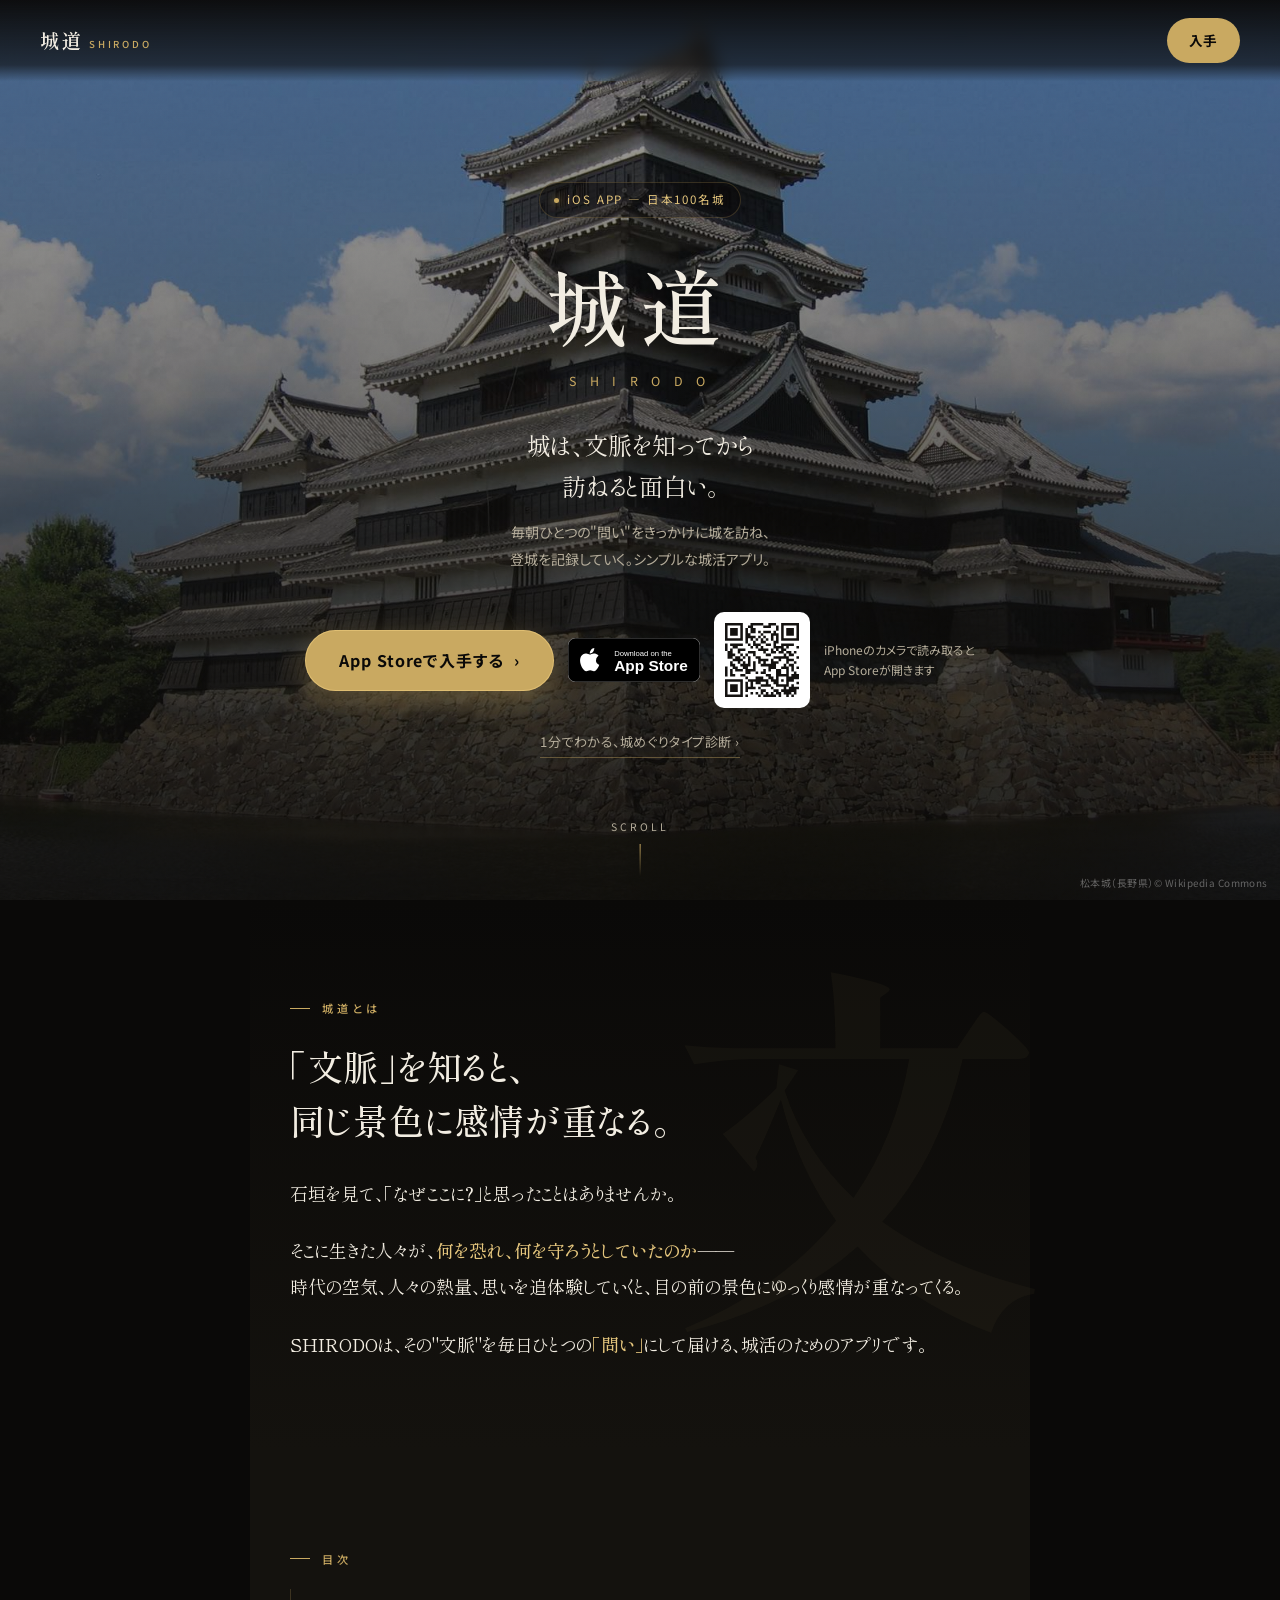
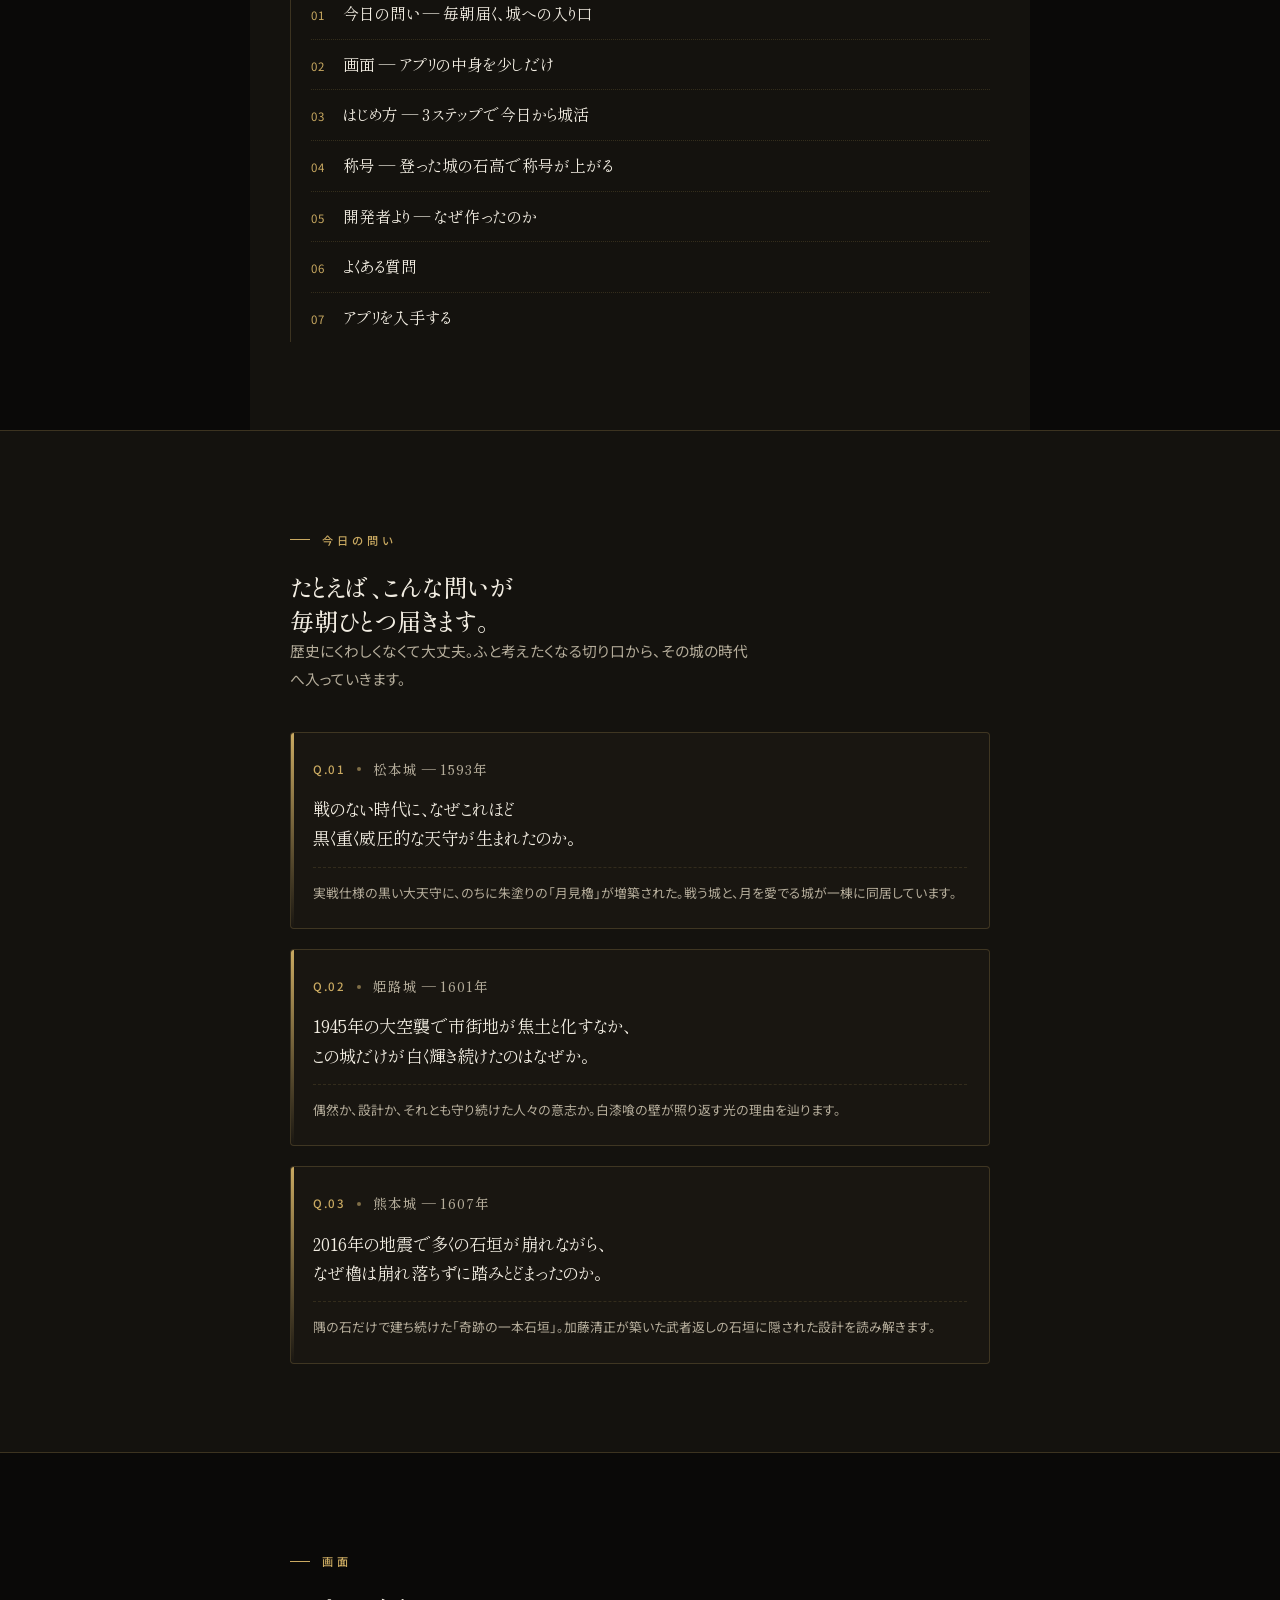
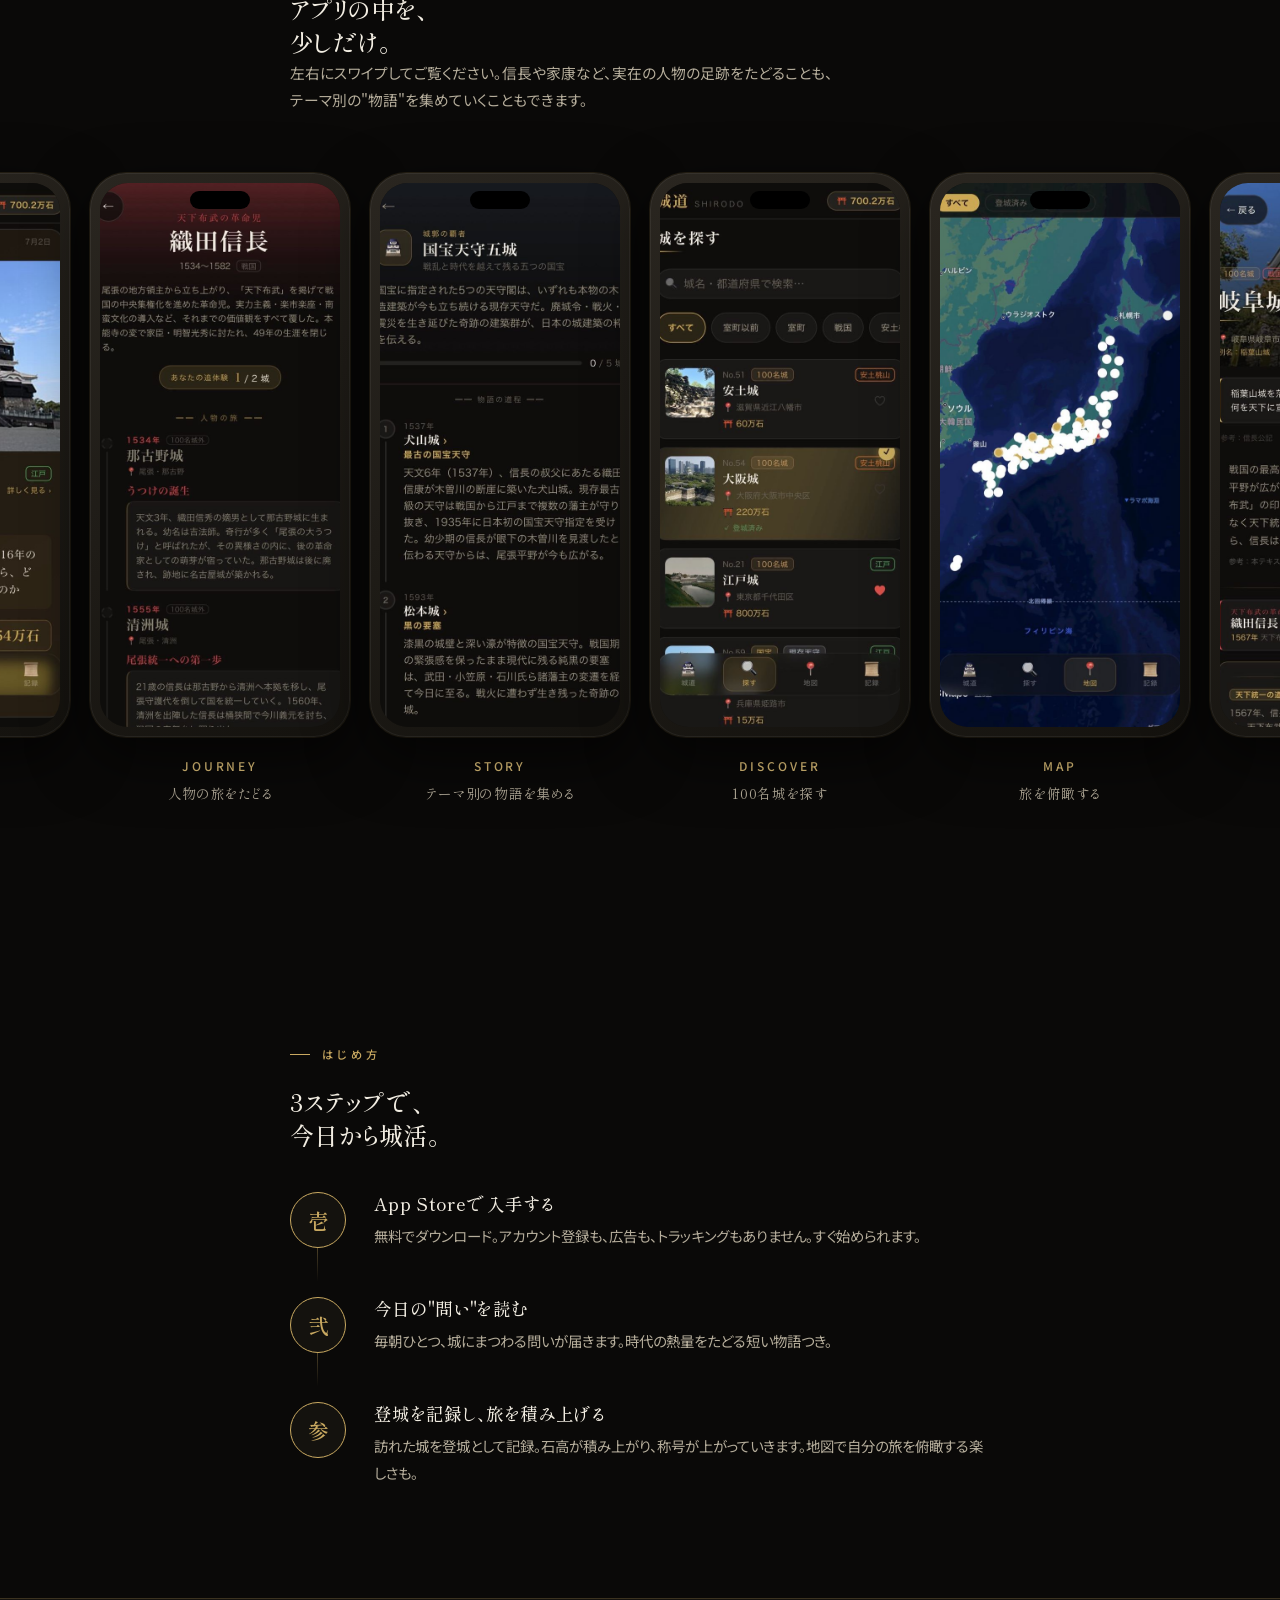
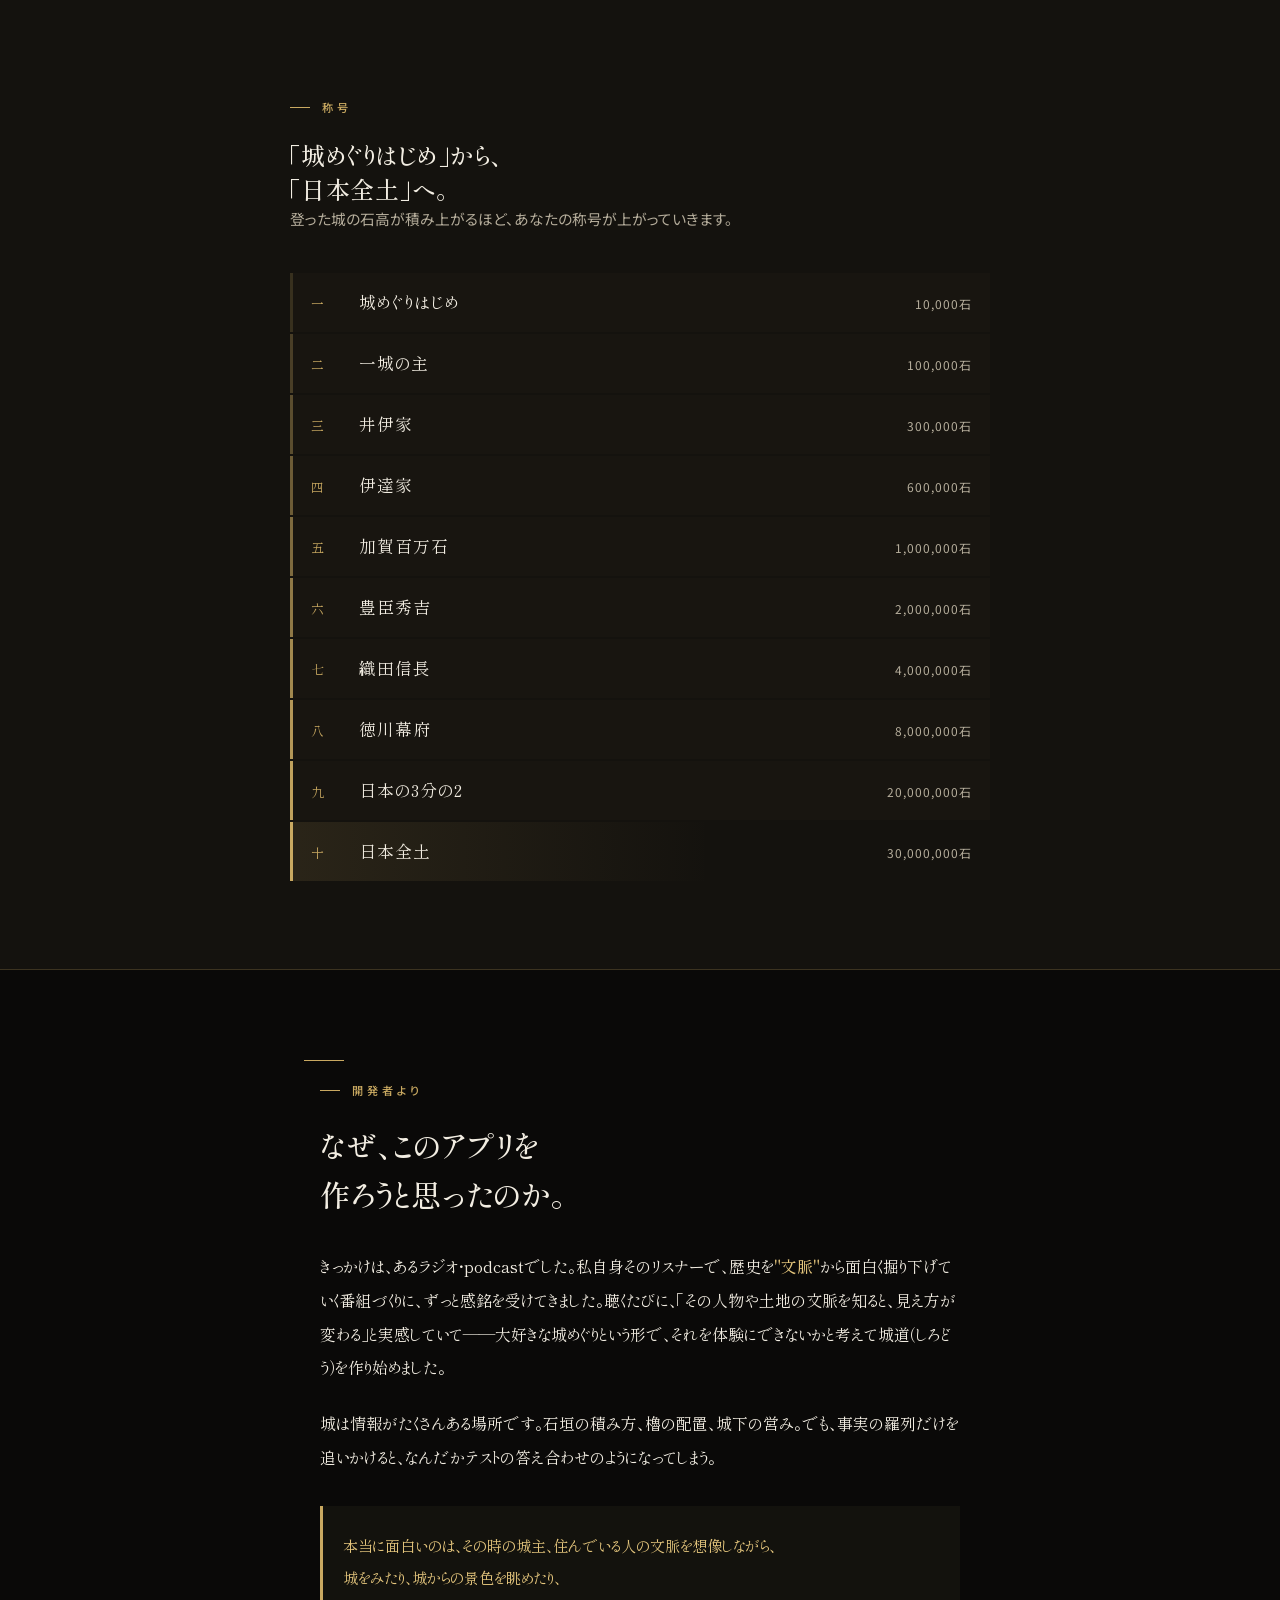
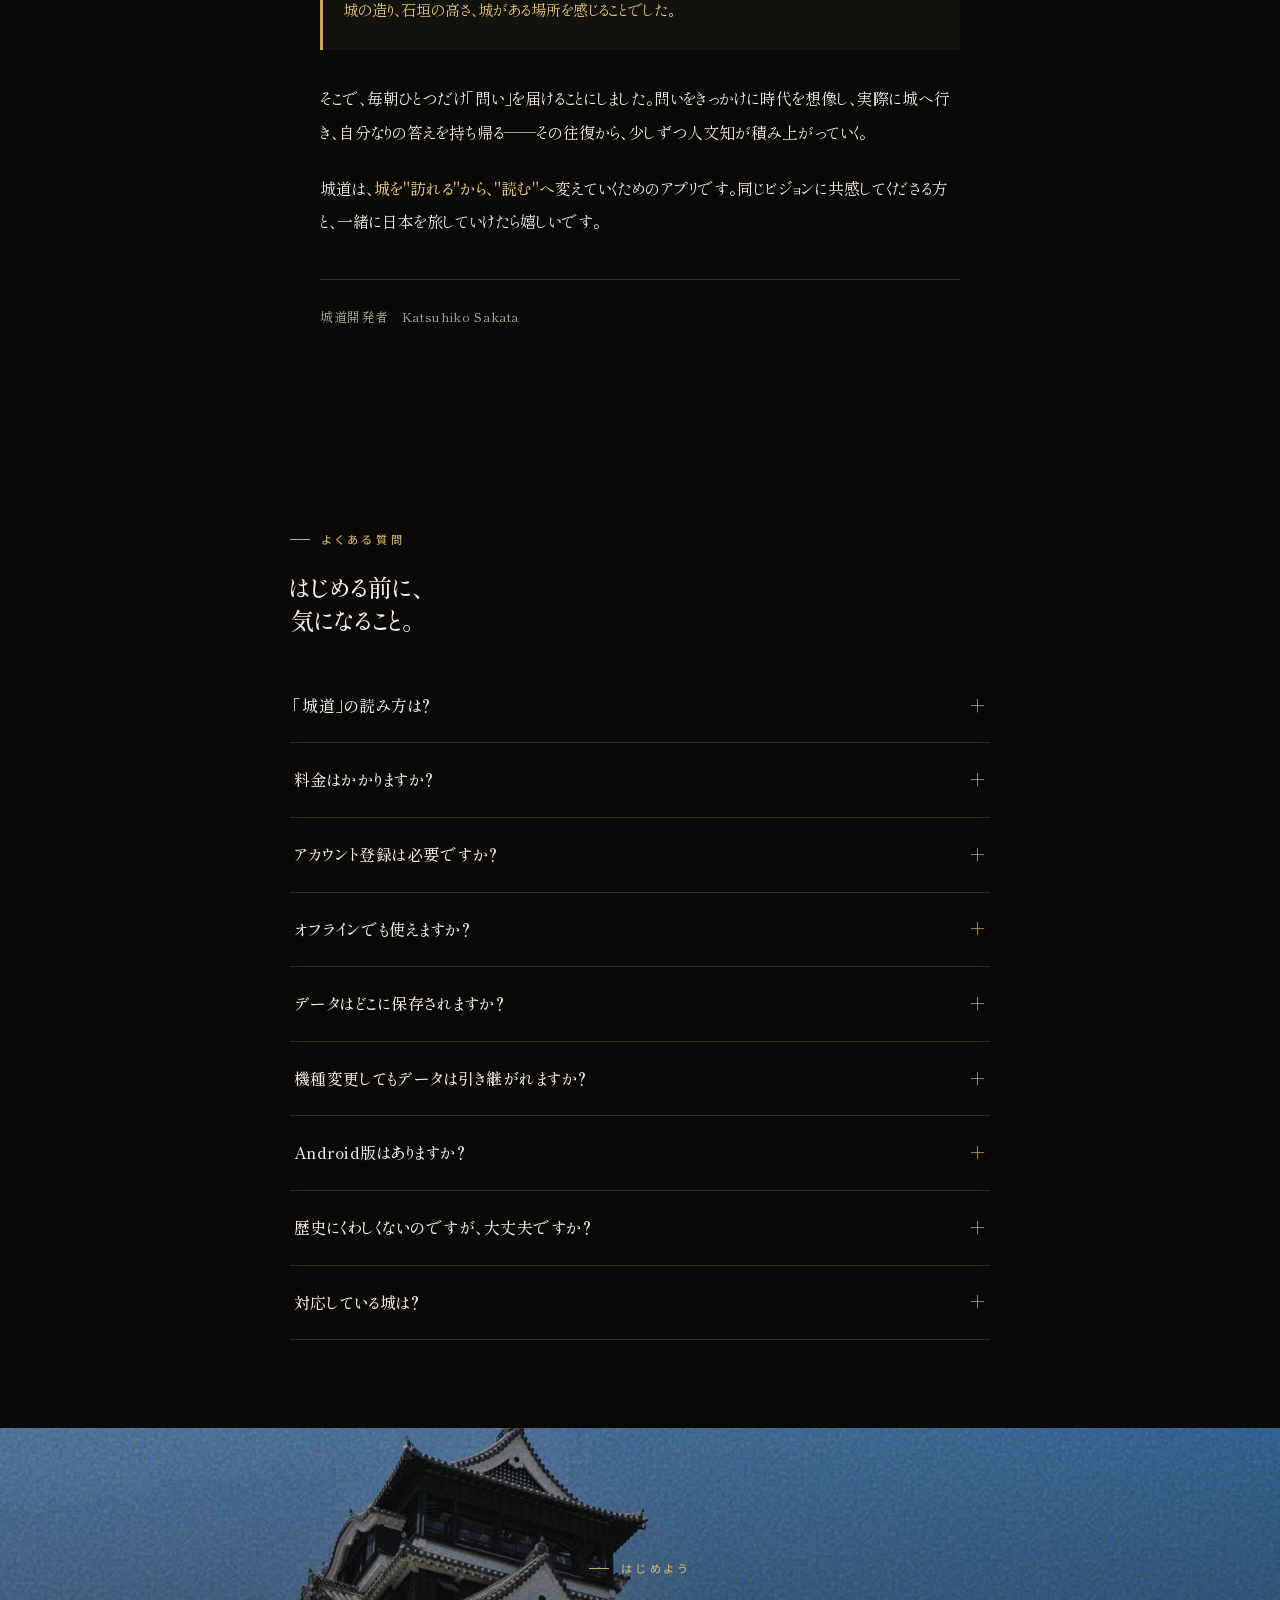
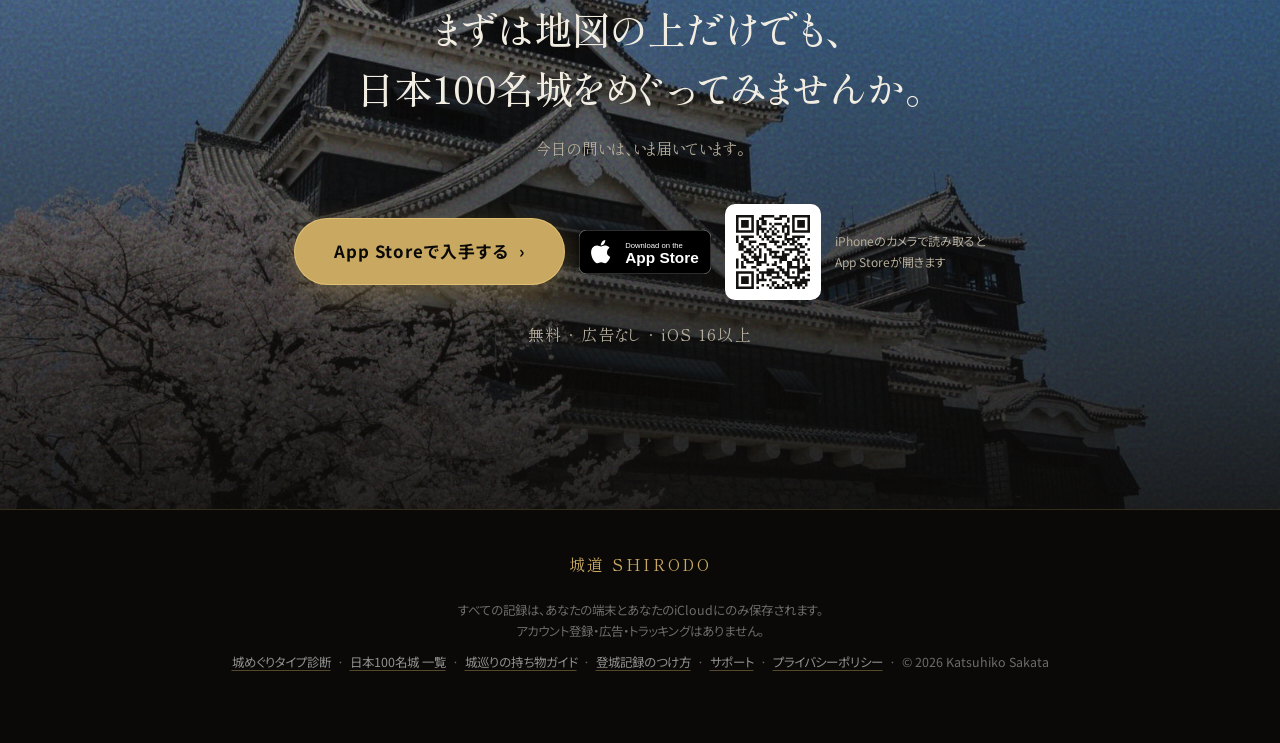
==== index.html @ 86151b2d "fix(fonts): Shippori Mincho に600ウェイトを追加し、ナビブランドの繰り上がりを解消 .nav-brand とQR番号サークルが font-weight: 600 を指定し" ====
<!DOCTYPE html>
<html lang="ja">
<head>
<meta charset="UTF-8">
<meta name="viewport" content="width=device-width, initial-scale=1.0, viewport-fit=cover">
<title>城道（しろどう / SHIRODO）— 城めぐり記録アプリ｜文脈で城をめぐる</title>
<meta name="description" content="城は、文脈を知ってから訪ねると面白い。毎朝ひとつの「問い」をきっかけに城を訪ね、登城を記録していく城めぐり記録アプリ。城道（しろどう／SHIRODO）で、日本100名城をめぐる。">
<meta name="robots" content="index, follow">
<meta name="apple-itunes-app" content="app-id=6781983836">
<link rel="canonical" href="https://shirodo.com/">
<meta property="og:title" content="城道（SHIRODO）— 文脈で城をめぐる城めぐり記録アプリ">
<meta property="og:description" content="城は、文脈を知ってから訪ねると面白い。毎朝ひとつの「問い」をきっかけに城を訪ね、登城を記録していく城めぐり記録アプリ。">
<meta property="og:image" content="https://shirodo.com/assets/matsumoto-castle.jpg">
<meta property="og:image:width" content="1600">
<meta property="og:image:height" content="1200">
<meta property="og:image:alt" content="松本城の天守">
<meta property="og:url" content="https://shirodo.com/">
<meta property="og:type" content="website">
<meta property="og:site_name" content="城道（SHIRODO）">
<meta property="og:locale" content="ja_JP">
<meta name="twitter:card" content="summary_large_image">
<meta name="twitter:title" content="城道（SHIRODO）— 文脈で城をめぐる城めぐり記録アプリ">
<meta name="twitter:description" content="城は、文脈を知ってから訪ねると面白い。毎朝ひとつの「問い」をきっかけに城を訪ね、登城を記録していく城めぐり記録アプリ。">
<meta name="twitter:image" content="https://shirodo.com/assets/matsumoto-castle.jpg">
<link rel="icon" href="data:image/svg+xml,<svg xmlns=%22http://www.w3.org/2000/svg%22 viewBox=%220 0 100 100%22><text y=%22.9em%22 font-size=%2290%22>🏯</text></svg>">
<script type="application/ld+json">
{
  "@context": "https://schema.org",
  "@type": "MobileApplication",
  "name": "城道（SHIRODO）",
  "alternateName": ["SHIRODO", "シロドウ", "しろどう", "城道アプリ", "shirodo"],
  "url": "https://shirodo.com/",
  "operatingSystem": "iOS 16以降",
  "applicationCategory": "TravelApplication",
  "inLanguage": "ja-JP",
  "description": "城は、文脈を知ってから訪ねると面白い。毎朝ひとつの「問い」をきっかけに城を訪ね、登城を記録していく城めぐり記録アプリ。日本100名城をめぐる。",
  "image": "https://shirodo.com/assets/matsumoto-castle.jpg",
  "screenshot": [
    "https://shirodo.com/assets/screen-today.jpg",
    "https://shirodo.com/assets/screen-nobunaga.jpg",
    "https://shirodo.com/assets/screen-storyline.jpg",
    "https://shirodo.com/assets/screen-search.jpg",
    "https://shirodo.com/assets/screen-map.jpg",
    "https://shirodo.com/assets/screen-detail.jpg"
  ],
  "featureList": [
    "毎朝ひとつの「問い」で城の文脈を学ぶ",
    "日本100名城の登城記録",
    "織田信長・徳川家康など人物の足跡をたどる旅",
    "テーマ別の「物語録」を集める",
    "地図で自分の旅を俯瞰",
    "石高に応じた称号システム",
    "広告なし・トラッキングなし・アカウント登録不要"
  ],
  "author": {
    "@id": "https://shirodo.com/#author"
  },
  "downloadUrl": "https://apps.apple.com/app/id6781983836",
  "installUrl": "https://apps.apple.com/app/id6781983836",
  "sameAs": [
    "https://apps.apple.com/jp/app/id6781983836",
    "https://github.com/katsuhikosakata29-max/shirodo-lp"
  ],
  "offers": {
    "@type": "Offer",
    "price": "0",
    "priceCurrency": "JPY"
  }
}
</script>
<script type="application/ld+json">
{
  "@context": "https://schema.org",
  "@type": "FAQPage",
  "inLanguage": "ja-JP",
  "mainEntity": [
    {
      "@type": "Question",
      "name": "「城道」の読み方は？",
      "acceptedAnswer": {
        "@type": "Answer",
        "text": "アプリ名の「城道」は「しろどう」と読みます。英語表記はSHIRODOです。一般的な言葉としての「城道」は「じょうどう」（城へ通じる道や城内の通路）と読まれることもありますが、日本100名城の登城記録アプリの名前としては「しろどう（SHIRODO）」と読みます。"
      }
    },
    {
      "@type": "Question",
      "name": "料金はかかりますか？",
      "acceptedAnswer": {
        "@type": "Answer",
        "text": "城道（SHIRODO）は無料でお使いいただけます。アプリ内広告もありません。"
      }
    },
    {
      "@type": "Question",
      "name": "アカウント登録は必要ですか？",
      "acceptedAnswer": {
        "@type": "Answer",
        "text": "アカウント登録は不要です。城道（SHIRODO）はダウンロード後すぐに使い始められ、個人情報の入力もありません。"
      }
    },
    {
      "@type": "Question",
      "name": "オフラインでも使えますか？",
      "acceptedAnswer": {
        "@type": "Answer",
        "text": "城道（SHIRODO）は「今日の問い」の取得時に通信が必要ですが、一度読み込んだ内容や登城記録は、電波の届かない城でもオフラインで確認できます。"
      }
    },
    {
      "@type": "Question",
      "name": "データはどこに保存されますか？",
      "acceptedAnswer": {
        "@type": "Answer",
        "text": "城道（SHIRODO）の登城記録・メモの中身は、あなたの端末とあなたのiCloudにのみ保存され、開発者のサーバーには送信されません。アプリ改善のため、個人を特定しない利用状況・不具合情報のみ送信します（メモの本文など記録の中身は含まれません）。広告目的のトラッキングは行いません。"
      }
    },
    {
      "@type": "Question",
      "name": "機種変更してもデータは引き継がれますか？",
      "acceptedAnswer": {
        "@type": "Answer",
        "text": "はい、引き継がれます。城道（SHIRODO）の登城記録・メモはあなたのiCloudに自動で保存されるため、同じApple Accountの新しいiPhoneにアプリを入れるだけで引き継がれます。特別な移行作業は不要です。"
      }
    },
    {
      "@type": "Question",
      "name": "Android版はありますか？",
      "acceptedAnswer": {
        "@type": "Answer",
        "text": "城道（SHIRODO）は現在iOSのみでの提供です。Android版の予定は現時点ではありませんが、ご要望が多ければ検討します。"
      }
    },
    {
      "@type": "Question",
      "name": "歴史にくわしくないのですが、大丈夫ですか？",
      "acceptedAnswer": {
        "@type": "Answer",
        "text": "はい、大丈夫です。城道（SHIRODO）は「なぜ？」から入る問いなので、教科書的な歴史知識は必要ありません。むしろ詳しくない方にこそ楽しんでいただけるアプリです。ふと考えたくなる切り口から城の世界へ入っていきます。"
      }
    },
    {
      "@type": "Question",
      "name": "対応している城は？",
      "acceptedAnswer": {
        "@type": "Answer",
        "text": "城道（SHIRODO）は、日本100名城（公益財団法人日本城郭協会選定）の全100城を収録しています。続日本100名城への対応は、順次検討中です。"
      }
    }
  ]
}
</script>
<script type="application/ld+json">
{
  "@context": "https://schema.org",
  "@type": "WebSite",
  "name": "城道（SHIRODO）",
  "alternateName": ["SHIRODO", "シロドウ", "しろどう", "城道アプリ", "shirodo"],
  "url": "https://shirodo.com/",
  "inLanguage": "ja-JP",
  "sameAs": [
    "https://apps.apple.com/jp/app/id6781983836",
    "https://github.com/katsuhikosakata29-max/shirodo-lp"
  ],
  "publisher": {
    "@id": "https://shirodo.com/#author"
  }
}
</script>
<script type="application/ld+json">
{
  "@context": "https://schema.org",
  "@type": "Person",
  "@id": "https://shirodo.com/#author",
  "name": "Katsuhiko Sakata",
  "url": "https://shirodo.com/",
  "jobTitle": "城道（SHIRODO）開発者",
  "description": "日本100名城の登城記録アプリ「城道（SHIRODO）」の開発者。自身も城をめぐりながら、城を「文脈から読む」体験を設計している。",
  "knowsAbout": ["日本100名城", "城郭", "城めぐり", "iOSアプリ開発"],
  "sameAs": [
    "https://github.com/katsuhikosakata29-max",
    "https://apps.apple.com/jp/app/id6781983836"
  ]
}
</script>

<link rel="preload" as="image" href="assets/matsumoto-castle.jpg" fetchpriority="high">
<link rel="preconnect" href="https://fonts.googleapis.com">
<link rel="preconnect" href="https://fonts.gstatic.com" crossorigin>
<link rel="stylesheet" href="https://fonts.googleapis.com/css2?family=Noto+Serif+JP:wght@400;500;600;700&family=Noto+Sans+JP:wght@400;500;700&family=Shippori+Mincho:wght@500;600;700&display=swap">

<style>
  /* =========================================================
     城道 A案：静謐な巻物
     - モバイルファースト（375px基準）
     - タイポグラフィ2種類のみ：Shippori Mincho（見出し）＋ Noto Sans JP（本文）
     - 黒×金の武家的世界観を維持しつつ、朱の差し色を追加
     ========================================================= */
  :root {
    --gold: #c9a961;
    --gold-bright: #e5c67d;
    --vermilion: #a33a2a;
    --sumi: #0a0908;
    --sumi-2: #14120e;
    --sumi-3: #1e1a14;
    --washi: #f2ede2;
    --washi-dim: #b5ad9b;
    --line: rgba(201, 169, 97, 0.22);

    --f-serif: "Shippori Mincho", "Noto Serif JP", "Hiragino Mincho ProN", "Yu Mincho", serif;
    --f-sans: "Noto Sans JP", -apple-system, BlinkMacSystemFont, "Hiragino Sans", "Yu Gothic", sans-serif;
  }
  * { box-sizing: border-box; margin: 0; padding: 0; }
  .visually-hidden {
    position: absolute;
    width: 1px; height: 1px;
    padding: 0; margin: -1px;
    overflow: hidden; clip: rect(0, 0, 0, 0);
    white-space: nowrap; border: 0;
  }
  html { scroll-behavior: smooth; -webkit-text-size-adjust: 100%; }
  body {
    background: var(--sumi);
    color: var(--washi);
    font-family: var(--f-sans);
    font-weight: 400;
    line-height: 1.85;
    font-feature-settings: "palt";
    -webkit-font-smoothing: antialiased;
    overflow-x: hidden;
  }
  h1, h2, h3, h4 { font-family: var(--f-serif); font-weight: 500; line-height: 1.4; letter-spacing: 0.02em; }
  a { color: var(--gold-bright); text-decoration: none; }
  img { max-width: 100%; display: block; }

  /* ======= ナビゲーション（追従） ======= */
  .nav {
    position: fixed; top: 0; left: 0; right: 0; z-index: 50;
    padding: 14px 20px;
    background: linear-gradient(to bottom, rgba(10,9,8,0.95), rgba(10,9,8,0.6) 80%, transparent);
    backdrop-filter: blur(8px);
    -webkit-backdrop-filter: blur(8px);
    display: flex; align-items: center; justify-content: space-between;
    transition: background 0.3s;
  }
  .nav-brand {
    font-family: var(--f-serif);
    font-size: 1.05rem;
    letter-spacing: 0.14em;
    color: var(--washi);
    font-weight: 600;
  }
  .nav-brand small {
    font-size: 0.6rem;
    color: var(--gold);
    letter-spacing: 0.28em;
    margin-left: 6px;
    font-family: var(--f-sans);
    font-weight: 500;
  }
  .nav-cta {
    padding: 8px 18px;
    font-size: 0.8rem;
    font-weight: 700;
    background: var(--gold);
    color: var(--sumi);
    border-radius: 999px;
    letter-spacing: 0.05em;
  }

  /* ======= ヒーロー ======= */
  .hero {
    position: relative;
    min-height: 100vh;
    min-height: 100svh;
    display: flex;
    flex-direction: column;
    align-items: center;
    justify-content: center;
    text-align: center;
    padding: 100px 24px 120px;
    overflow: hidden;
    isolation: isolate;
  }
  .hero::before {
    content: "";
    position: absolute; inset: 0; z-index: -2;
    background:
      linear-gradient(180deg, rgba(10,9,8,0.35) 0%, rgba(10,9,8,0.55) 40%, rgba(10,9,8,0.92) 100%),
      url('assets/matsumoto-castle.jpg') center 30%/cover no-repeat;
  }
  /* ノイズテクスチャ */
  .hero::after {
    content: "";
    position: absolute; inset: 0; z-index: -1;
    background-image: url("data:image/svg+xml,%3Csvg viewBox='0 0 200 200' xmlns='http://www.w3.org/2000/svg'%3E%3Cfilter id='n'%3E%3CfeTurbulence type='fractalNoise' baseFrequency='0.9' numOctaves='2'/%3E%3CfeColorMatrix values='0 0 0 0 0.85 0 0 0 0 0.7 0 0 0 0 0.4 0 0 0 0.06 0'/%3E%3C/filter%3E%3Crect width='100%25' height='100%25' filter='url(%23n)'/%3E%3C/svg%3E");
    opacity: 0.5; mix-blend-mode: overlay; pointer-events: none;
  }
  .hero-badge {
    display: inline-flex; align-items: center; gap: 8px;
    padding: 6px 14px;
    border: 1px solid var(--line);
    border-radius: 999px;
    font-size: 0.72rem;
    color: var(--gold-bright);
    letter-spacing: 0.16em;
    margin-bottom: 28px;
    background: rgba(10,9,8,0.4);
  }
  .hero-badge::before {
    content: ""; width: 5px; height: 5px; background: var(--gold); border-radius: 50%;
    box-shadow: 0 0 8px var(--gold);
  }
  .hero h1 {
    font-size: clamp(3rem, 14vw, 4.6rem);
    letter-spacing: 0.15em;
    margin: 0 0 8px;
    text-shadow: 0 4px 20px rgba(0,0,0,0.6);
  }
  .hero .brand-en {
    font-family: var(--f-sans);
    font-size: 0.78rem;
    letter-spacing: 0.42em;
    color: var(--gold);
    margin-bottom: 32px;
    display: block;
  }
  .hero-tagline {
    font-family: var(--f-serif);
    font-size: clamp(1.1rem, 4.6vw, 1.5rem);
    line-height: 1.7;
    color: var(--washi);
    max-width: 20em;
    margin: 0 auto 12px;
    text-wrap: pretty;
  }
  .hero-sub {
    font-size: 0.88rem;
    color: var(--washi-dim);
    max-width: 26em;
    margin: 0 auto 40px;
    line-height: 1.9;
  }
  .hero-ctas {
    display: flex;
    flex-direction: column;
    gap: 14px;
    align-items: center;
  }
  .cta-primary {
    display: inline-flex;
    align-items: center;
    gap: 10px;
    background: var(--gold);
    color: var(--sumi);
    font-weight: 700;
    padding: 16px 34px;
    border-radius: 999px;
    font-size: 1rem;
    letter-spacing: 0.06em;
    box-shadow: 0 8px 30px rgba(201,169,97,0.35), 0 0 0 1px rgba(255,220,140,0.4) inset;
    transition: transform 0.15s, box-shadow 0.15s;
    min-height: 52px;
  }
  .cta-primary:hover { transform: translateY(-2px); box-shadow: 0 12px 40px rgba(201,169,97,0.5), 0 0 0 1px rgba(255,220,140,0.6) inset; }
  .cta-primary:active { transform: scale(0.97); }
  .cta-primary .arrow { transition: transform 0.2s; }
  .cta-primary:hover .arrow { transform: translateX(4px); }

  .apple-badge {
    display: inline-block;
    height: 44px;
    transition: opacity 0.15s;
  }
  .apple-badge:hover { opacity: 0.85; }
  .apple-badge svg { height: 100%; width: auto; display: block; }

  /* PC訪問者はその場でインストールできないため、iPhoneへの受け渡しにQRを出す */
  .qr-card { display: none; }
  @media (min-width: 768px) {
    .qr-card { display: flex; align-items: center; gap: 14px; }
    .qr-box {
      background: #fff;
      border-radius: 10px;
      padding: 11px;
      width: 96px;
      height: 96px;
      flex: none;
    }
    .qr-box svg { width: 100%; height: 100%; display: block; }
    .qr-card span {
      font-size: 0.75rem;
      color: var(--washi-dim);
      line-height: 1.7;
      text-align: left;
      white-space: nowrap;
    }
  }

  .hero-shindan {
    display: inline-flex;
    align-items: center;
    gap: 6px;
    margin-top: 22px;
    font-size: 0.82rem;
    color: var(--washi-dim);
    border-bottom: 1px solid rgba(201,169,97,0.4);
    padding-bottom: 2px;
    letter-spacing: 0.04em;
    transition: color 0.15s, border-color 0.15s;
  }
  .hero-shindan:hover { color: var(--gold-bright); border-color: var(--gold); }

  .hero-scroll {
    position: absolute; bottom: 24px; left: 50%; transform: translateX(-50%);
    font-size: 0.65rem; letter-spacing: 0.3em; color: var(--washi-dim);
    display: flex; flex-direction: column; align-items: center; gap: 8px;
  }
  .hero-scroll::after {
    content: ""; width: 1px; height: 32px;
    background: linear-gradient(to bottom, var(--gold), transparent);
    animation: pulse-line 2s ease-in-out infinite;
  }
  @keyframes pulse-line {
    0%, 100% { opacity: 0.4; transform: scaleY(0.8); }
    50% { opacity: 1; transform: scaleY(1); }
  }
  .photo-credit {
    position: absolute; bottom: 8px; right: 12px;
    font-size: 0.62rem; color: rgba(255,255,255,0.35);
    letter-spacing: 0.05em;
  }

  /* ======= 汎用セクション ======= */
  .section {
    padding: 88px 24px;
    max-width: 780px;
    margin: 0 auto;
    position: relative;
  }
  .section-eyebrow {
    font-size: 0.7rem;
    letter-spacing: 0.35em;
    color: var(--gold);
    display: inline-flex;
    align-items: center;
    gap: 12px;
    margin-bottom: 20px;
    font-weight: 500;
  }
  .section-eyebrow::before {
    content: ""; width: 20px; height: 1px; background: var(--gold);
  }
  .section h2 {
    font-size: clamp(1.6rem, 6.5vw, 2.2rem);
    line-height: 1.55;
    margin-bottom: 28px;
    text-wrap: balance;
  }
  .section .lead-copy {
    font-family: var(--f-serif);
    font-size: clamp(1rem, 3.8vw, 1.12rem);
    color: var(--washi);
    line-height: 2;
    text-wrap: pretty;
  }
  .section .lead-copy p + p { margin-top: 1.2em; }
  .accent {
    color: var(--gold-bright);
    font-weight: 500;
  }

  /* ======= 目次 ======= */
  section[id] { scroll-margin-top: 80px; }
  .toc-section { background: var(--sumi-2); }
  .toc-nav { border-left: 1px solid var(--line); padding-left: 20px; }
  .toc-nav a {
    display: flex; align-items: baseline; gap: 14px;
    padding: 10px 0;
    font-family: var(--f-serif);
    font-size: 1rem;
    color: var(--washi);
    border-bottom: 1px dotted rgba(201,169,97,0.18);
    transition: color 0.15s;
  }
  .toc-nav a:last-child { border-bottom: none; }
  .toc-nav a:hover { color: var(--gold-bright); }
  .toc-nav .num {
    font-size: 0.72rem; color: var(--gold); letter-spacing: 0.1em;
    font-family: var(--f-sans); flex: none; width: 1.6em;
  }

  /* ======= 「文脈」思想セクション ======= */
  .philosophy {
    background: linear-gradient(180deg, var(--sumi) 0%, var(--sumi-2) 100%);
    position: relative;
  }
  .philosophy::before {
    content: "文";
    position: absolute;
    top: 40px; right: -20px;
    font-family: var(--f-serif);
    font-size: 24rem;
    color: rgba(201,169,97,0.04);
    line-height: 1;
    pointer-events: none;
    font-weight: 700;
  }

  /* ======= 「今日の問い」実例 ======= */
  .questions {
    background: var(--sumi-2);
    border-top: 1px solid var(--line);
    border-bottom: 1px solid var(--line);
    padding: 88px 0;
  }
  .questions-inner { max-width: 780px; margin: 0 auto; padding: 0 24px; }
  .questions-list {
    display: flex;
    flex-direction: column;
    gap: 20px;
    margin-top: 40px;
  }
  .q-card {
    background: rgba(30,26,20,0.5);
    border: 1px solid var(--line);
    border-radius: 4px;
    padding: 24px 22px;
    position: relative;
    overflow: hidden;
  }
  .q-card::before {
    content: "";
    position: absolute; left: 0; top: 0; bottom: 0; width: 3px;
    background: linear-gradient(to bottom, var(--gold), transparent);
  }
  .q-meta {
    display: flex; align-items: center; gap: 12px;
    font-size: 0.72rem; color: var(--gold);
    letter-spacing: 0.14em;
    margin-bottom: 12px;
    font-weight: 500;
  }
  .q-meta .dot { width: 4px; height: 4px; background: var(--gold-bright); border-radius: 50%; opacity: 0.5; }
  .q-castle {
    color: var(--washi-dim);
    font-family: var(--f-serif);
    font-size: 0.85rem;
    letter-spacing: 0.06em;
  }
  .q-body {
    font-family: var(--f-serif);
    font-size: 1.08rem;
    line-height: 1.7;
    color: var(--washi);
    text-wrap: pretty;
  }
  .q-hint {
    margin-top: 14px;
    font-size: 0.8rem;
    color: var(--washi-dim);
    line-height: 1.75;
    padding-top: 14px;
    border-top: 1px dashed rgba(201,169,97,0.15);
  }

  /* ======= アプリのスクリーンショットギャラリー ======= */
  .screens {
    padding: 88px 0 100px;
    background: var(--sumi);
  }
  .screens-head { max-width: 780px; margin: 0 auto; padding: 0 24px 40px; }
  .screens-scroll {
    display: flex;
    gap: 20px;
    padding: 20px 24px 40px;
    overflow-x: auto;
    scroll-snap-type: x mandatory;
    -webkit-overflow-scrolling: touch;
    scrollbar-width: none;
  }
  .screens-scroll::-webkit-scrollbar { display: none; }
  .phone {
    flex: 0 0 260px;
    scroll-snap-align: center;
    position: relative;
  }
  .phone-frame {
    width: 100%;
    aspect-ratio: 9 / 19.5;
    border-radius: 36px;
    background: linear-gradient(145deg, #2a2620, #14120e);
    padding: 10px;
    box-shadow:
      0 20px 60px rgba(0,0,0,0.6),
      0 0 0 1px rgba(201,169,97,0.15),
      inset 0 0 0 1px rgba(255,255,255,0.06);
    position: relative;
  }
  .phone-screen {
    width: 100%;
    height: 100%;
    border-radius: 28px;
    background: var(--sumi-2);
    overflow: hidden;
    position: relative;
    display: flex;
    flex-direction: column;
  }
  .phone-shot {
    width: 100%;
    height: 100%;
    object-fit: cover;
    object-position: top center;
    display: block;
  }
  .phone-notch {
    position: absolute;
    top: 8px; left: 50%; transform: translateX(-50%);
    width: 60px; height: 18px;
    background: #000;
    border-radius: 999px;
    z-index: 10;
  }
  .phone-caption {
    text-align: center;
    margin-top: 18px;
    font-size: 0.85rem;
    color: var(--washi-dim);
    font-family: var(--f-serif);
    letter-spacing: 0.05em;
  }
  .phone-caption strong {
    display: block;
    color: var(--gold-bright);
    font-size: 0.75rem;
    font-family: var(--f-sans);
    letter-spacing: 0.24em;
    margin-bottom: 4px;
    font-weight: 500;
  }

  /* ======= 使い方 3ステップ ======= */
  .howto { padding: 88px 24px; max-width: 780px; margin: 0 auto; }
  .steps { display: flex; flex-direction: column; gap: 24px; margin-top: 40px; }
  .step {
    display: grid;
    grid-template-columns: 44px 1fr;
    gap: 20px;
    align-items: start;
    padding-bottom: 24px;
    position: relative;
  }
  .step:not(:last-child)::after {
    content: "";
    position: absolute;
    left: 21px; top: 44px; bottom: -12px;
    width: 1px;
    background: linear-gradient(to bottom, var(--gold) 0%, transparent 90%);
    opacity: 0.35;
  }
  .step-num {
    width: 44px; height: 44px;
    display: flex; align-items: center; justify-content: center;
    border: 1px solid var(--gold);
    border-radius: 50%;
    font-family: var(--f-serif);
    font-size: 1.15rem;
    color: var(--gold);
    font-weight: 600;
    background: var(--sumi-2);
    position: relative;
    z-index: 1;
  }
  .step-body h3 {
    font-size: 1.1rem;
    color: var(--washi);
    margin-bottom: 6px;
  }
  .step-body p {
    color: var(--washi-dim);
    font-size: 0.9rem;
    line-height: 1.85;
  }

  /* ======= 称号ステップ - 独立ビジュアル ======= */
  .titles {
    background: var(--sumi-2);
    padding: 88px 0;
    border-top: 1px solid var(--line);
    border-bottom: 1px solid var(--line);
  }
  .titles-inner { max-width: 780px; margin: 0 auto; padding: 0 24px; }
  .titles-ladder {
    margin-top: 40px;
    display: flex; flex-direction: column;
    gap: 2px;
  }
  .ladder-item {
    display: grid;
    grid-template-columns: auto 1fr auto;
    gap: 16px;
    align-items: baseline;
    padding: 14px 18px;
    background: rgba(30,26,20,0.4);
    border-left: 3px solid transparent;
    transition: background 0.2s;
  }
  .ladder-item:nth-child(1) { border-left-color: rgba(201,169,97,0.18); }
  .ladder-item:nth-child(2) { border-left-color: rgba(201,169,97,0.28); }
  .ladder-item:nth-child(3) { border-left-color: rgba(201,169,97,0.38); }
  .ladder-item:nth-child(4) { border-left-color: rgba(201,169,97,0.48); }
  .ladder-item:nth-child(5) { border-left-color: rgba(201,169,97,0.58); }
  .ladder-item:nth-child(6) { border-left-color: rgba(201,169,97,0.68); }
  .ladder-item:nth-child(7) { border-left-color: rgba(201,169,97,0.78); }
  .ladder-item:nth-child(8) { border-left-color: rgba(201,169,97,0.88); }
  .ladder-item:nth-child(9) { border-left-color: rgba(201,169,97,0.95); }
  .ladder-item:nth-child(10) {
    border-left-color: var(--gold);
    background: linear-gradient(90deg, rgba(201,169,97,0.12), transparent 60%);
  }
  .ladder-num {
    font-family: var(--f-serif);
    color: var(--gold);
    font-size: 0.8rem;
    min-width: 32px;
    letter-spacing: 0.06em;
    flex-shrink: 0;
  }
  .ladder-name {
    font-family: var(--f-serif);
    font-size: 1.05rem;
    color: var(--washi);
    letter-spacing: 0.06em;
  }
  .ladder-koku {
    font-size: 0.75rem;
    color: var(--washi-dim);
    letter-spacing: 0.08em;
    text-align: right;
    white-space: nowrap;
  }

  /* ======= 開発者の想い ======= */
  .story {
    padding: 100px 24px;
    max-width: 720px;
    margin: 0 auto;
    position: relative;
  }
  .story::before {
    content: "";
    position: absolute;
    left: 24px; top: 90px;
    width: 40px; height: 1px;
    background: var(--gold);
  }
  .story h2 {
    font-size: clamp(1.5rem, 5.5vw, 1.9rem);
    margin-bottom: 32px;
    line-height: 1.6;
    text-wrap: balance;
  }
  .story-body {
    font-family: var(--f-serif);
    font-size: 1rem;
    line-height: 2.1;
    color: var(--washi);
  }
  .story-body p + p { margin-top: 1.4em; }
  .story-quote {
    padding: 24px 20px;
    margin: 32px 0;
    border-left: 3px solid var(--gold);
    background: rgba(201,169,97,0.05);
    font-size: 0.95rem;
    color: var(--gold-bright);
    font-style: normal;
  }
  .story-sign {
    margin-top: 40px;
    padding-top: 24px;
    border-top: 1px solid var(--line);
    font-size: 0.8rem;
    color: var(--washi-dim);
    letter-spacing: 0.05em;
  }
  .story-sign strong {
    display: block;
    color: var(--washi);
    font-family: var(--f-serif);
    font-size: 1rem;
    margin-bottom: 4px;
    letter-spacing: 0.08em;
  }

  /* ======= FAQ ======= */
  .faq {
    padding: 88px 24px;
    max-width: 780px;
    margin: 0 auto;
  }
  .faq-list { margin-top: 32px; }
  .faq-item {
    border-bottom: 1px solid var(--line);
  }
  .faq-item summary {
    padding: 22px 40px 22px 4px;
    font-size: 1rem;
    color: var(--washi);
    cursor: pointer;
    position: relative;
    list-style: none;
    font-weight: 500;
    font-family: var(--f-serif);
    letter-spacing: 0.03em;
    transition: color 0.2s;
  }
  .faq-item summary::-webkit-details-marker { display: none; }
  .faq-item summary::after {
    content: "＋";
    position: absolute;
    right: 4px; top: 50%; transform: translateY(-50%);
    color: var(--gold);
    font-size: 1.2rem;
    transition: transform 0.3s;
  }
  .faq-item[open] summary::after { content: "－"; }
  .faq-item summary:hover { color: var(--gold-bright); }
  .faq-item .faq-body {
    padding: 0 4px 24px;
    color: var(--washi-dim);
    font-size: 0.9rem;
    line-height: 1.9;
  }

  /* ======= 最終CTA ======= */
  .final-cta {
    padding: 100px 24px;
    text-align: center;
    background:
      linear-gradient(180deg, rgba(10,9,8,0.4) 0%, rgba(10,9,8,0.9) 100%),
      url('assets/kumamoto-castle.jpg') center/cover fixed;
    position: relative;
  }
  .final-cta::before {
    content: "";
    position: absolute; inset: 0;
    background-image: url("data:image/svg+xml,%3Csvg viewBox='0 0 200 200' xmlns='http://www.w3.org/2000/svg'%3E%3Cfilter id='n'%3E%3CfeTurbulence type='fractalNoise' baseFrequency='0.9' numOctaves='2'/%3E%3CfeColorMatrix values='0 0 0 0 0.85 0 0 0 0 0.7 0 0 0 0 0.4 0 0 0 0 0.08 0'/%3E%3C/filter%3E%3Crect width='100%25' height='100%25' filter='url(%23n)'/%3E%3C/svg%3E");
    opacity: 0.5; mix-blend-mode: overlay; pointer-events: none;
  }
  .final-cta-inner { position: relative; max-width: 640px; margin: 0 auto; }
  .final-cta h2 {
    font-size: clamp(1.7rem, 6.5vw, 2.4rem);
    margin-bottom: 16px;
    text-wrap: balance;
    line-height: 1.55;
  }
  .final-cta p {
    color: var(--washi-dim);
    font-family: var(--f-serif);
    font-size: 1rem;
    margin-bottom: 40px;
    max-width: 24em;
    margin-left: auto; margin-right: auto;
  }
  .final-cta .cta-primary { font-size: 1.05rem; padding: 18px 40px; }
  .cta-note {
    margin-top: 20px;
    font-size: 0.75rem;
    color: var(--washi-dim);
    letter-spacing: 0.08em;
  }

  /* ======= フッター ======= */
  footer {
    text-align: center;
    padding: 40px 24px 60px;
    color: rgba(255,255,255,0.4);
    font-size: 0.78rem;
    background: var(--sumi);
    border-top: 1px solid var(--line);
  }
  footer p { margin-bottom: 10px; line-height: 1.7; }
  footer a { color: rgba(255,255,255,0.55); text-decoration: underline; text-underline-offset: 3px; text-decoration-color: rgba(201,169,97,0.4); }
  .footer-brand {
    font-family: var(--f-serif);
    font-size: 1rem;
    color: var(--gold);
    letter-spacing: 0.16em;
    margin-bottom: 20px;
    display: inline-block;
  }

  /* ======= 出現アニメーション ======= */
  .reveal {
    opacity: 0;
    transform: translateY(24px);
    transition: opacity 0.8s ease-out, transform 0.8s ease-out;
    transition-delay: 0.05s;
  }
  .reveal.in {
    opacity: 1;
    transform: translateY(0);
  }
  @media (prefers-reduced-motion: reduce) {
    .reveal { opacity: 1; transform: none; transition: none; }
    * { animation: none !important; transition: none !important; }
  }

  /* ======= PC対応 ======= */
  @media (min-width: 768px) {
    .nav { padding: 18px 40px; }
    .nav-brand { font-size: 1.2rem; }
    .nav-cta { padding: 10px 22px; font-size: 0.85rem; }
    .hero { padding: 120px 40px 80px; }
    .section, .howto, .story, .faq { padding-left: 40px; padding-right: 40px; }
    .questions-inner, .screens-head, .titles-inner { padding-left: 40px; padding-right: 40px; }
    .hero-ctas { flex-direction: row; flex-wrap: wrap; }
    .final-cta { padding: 120px 40px; }
    .final-cta-inner { max-width: 800px; }
    .phone { flex: 0 0 280px; }
    .screens-scroll { padding-left: 40px; padding-right: 40px; }
    .step { grid-template-columns: 56px 1fr; gap: 28px; }
    .step-num { width: 56px; height: 56px; font-size: 1.3rem; }
    .step:not(:last-child)::after { left: 27px; top: 56px; }
  }
  @media (min-width: 1024px) {
    .hero h1 { font-size: 5.2rem; }
    .screens-scroll { justify-content: center; overflow: visible; padding: 20px 40px 40px; }
    .phone { flex: 0 0 260px; }
  }
</style>
<script defer src="/assets/analytics.js"></script>
</head>
<body>

<!-- ============= NAV ============= -->
<nav class="nav">
  <div class="nav-brand">城道<small>SHIRODO</small></div>
  <a class="nav-cta" href="https://apps.apple.com/app/id6781983836">入手</a>
</nav>

<!-- ============= HERO ============= -->
<header class="hero">
  <span class="hero-badge">iOS APP — 日本100名城</span>
  <h1 class="serif">城道<span class="visually-hidden">（しろどう・SHIRODO）— 文脈で城をめぐる、日本100名城の城めぐり記録アプリ</span></h1>
  <span class="brand-en" aria-hidden="true">S H I R O D O</span>
  <p class="hero-tagline">
    城は、文脈を知ってから<br>訪ねると面白い。
  </p>
  <p class="hero-sub">
    毎朝ひとつの"問い"をきっかけに城を訪ね、<br>
    登城を記録していく。シンプルな城活アプリ。
  </p>
  <div class="hero-ctas">
    <a class="cta-primary" href="https://apps.apple.com/app/id6781983836">
      App Storeで入手する
      <span class="arrow">›</span>
    </a>
    <a class="apple-badge" href="https://apps.apple.com/app/id6781983836" aria-label="Download on the App Store">
      <svg viewBox="0 0 120 40" xmlns="http://www.w3.org/2000/svg">
        <rect width="120" height="40" rx="7" fill="#000" stroke="#a8a8a8" stroke-width="0.5"/>
        <path d="M25.5 20.2c0-2.7 2.2-4 2.3-4.1-1.3-1.8-3.2-2.1-3.9-2.1-1.7-0.2-3.2 1-4.1 1-0.9 0-2.1-1-3.5-0.9-1.8 0-3.5 1-4.4 2.6-1.9 3.3-0.5 8.1 1.3 10.8 0.9 1.3 2 2.7 3.4 2.7 1.4-0.1 1.9-0.9 3.5-0.9 1.7 0 2.1 0.9 3.5 0.9 1.5 0 2.4-1.3 3.3-2.7 1.1-1.5 1.5-3 1.5-3.1-0.1-0.1-3-1.1-3-4.2zm-2.7-7.6c0.7-0.9 1.2-2.1 1.1-3.4-1 0.1-2.3 0.7-3 1.6-0.7 0.8-1.3 2.1-1.1 3.3 1.2 0.1 2.3-0.6 3-1.5z" fill="#fff"/>
        <text x="42" y="16" font-family="-apple-system, sans-serif" font-size="7" fill="#fff">Download on the</text>
        <text x="42" y="30" font-family="-apple-system, sans-serif" font-size="14" font-weight="600" fill="#fff">App Store</text>
      </svg>
    </a>
    <div class="qr-card">
      <div class="qr-box">
        <svg viewBox="0 0 29 29" xmlns="http://www.w3.org/2000/svg" role="img" aria-label="App StoreダウンロードページのQRコード">
          <path id="qr-appstore" d="M0 0h7v1H0zM10 0h5v1H10zM17 0h3v1H17zM22 0h7v1H22zM0 1h1v1H0zM6 1h1v1H6zM9 1h2v1H9zM15 1h3v1H15zM20 1h1v1H20zM22 1h1v1H22zM28 1h1v1H28zM0 2h1v1H0zM2 2h3v1H2zM6 2h1v1H6zM8 2h1v1H8zM10 2h2v1H10zM20 2h1v1H20zM22 2h1v1H22zM24 2h3v1H24zM28 2h1v1H28zM0 3h1v1H0zM2 3h3v1H2zM6 3h1v1H6zM8 3h1v1H8zM10 3h2v1H10zM13 3h1v1H13zM15 3h3v1H15zM19 3h1v1H19zM22 3h1v1H22zM24 3h3v1H24zM28 3h1v1H28zM0 4h1v1H0zM2 4h3v1H2zM6 4h1v1H6zM8 4h2v1H8zM14 4h1v1H14zM18 4h3v1H18zM22 4h1v1H22zM24 4h3v1H24zM28 4h1v1H28zM0 5h1v1H0zM6 5h1v1H6zM8 5h4v1H8zM13 5h1v1H13zM15 5h1v1H15zM18 5h1v1H18zM20 5h1v1H20zM22 5h1v1H22zM28 5h1v1H28zM0 6h7v1H0zM8 6h1v1H8zM10 6h1v1H10zM12 6h1v1H12zM14 6h1v1H14zM16 6h1v1H16zM18 6h1v1H18zM20 6h1v1H20zM22 6h7v1H22zM8 7h1v1H8zM11 7h1v1H11zM14 7h2v1H14zM19 7h2v1H19zM0 8h1v1H0zM2 8h5v1H2zM9 8h1v1H9zM11 8h3v1H11zM16 8h2v1H16zM19 8h1v1H19zM22 8h5v1H22zM0 9h1v1H0zM3 9h2v1H3zM10 9h1v1H10zM12 9h1v1H12zM14 9h1v1H14zM19 9h4v1H19zM24 9h1v1H24zM28 9h1v1H28zM0 10h1v1H0zM2 10h1v1H2zM5 10h3v1H5zM13 10h4v1H13zM18 10h1v1H18zM20 10h1v1H20zM22 10h2v1H22zM1 11h2v1H1zM5 11h1v1H5zM9 11h3v1H9zM15 11h1v1H15zM18 11h2v1H18zM21 11h2v1H21zM24 11h2v1H24zM27 11h1v1H27zM1 12h3v1H1zM6 12h1v1H6zM8 12h1v1H8zM11 12h1v1H11zM16 12h2v1H16zM23 12h1v1H23zM25 12h2v1H25zM1 13h2v1H1zM4 13h2v1H4zM7 13h1v1H7zM9 13h1v1H9zM12 13h2v1H12zM19 13h6v1H19zM28 13h1v1H28zM3 14h4v1H3zM9 14h1v1H9zM13 14h4v1H13zM18 14h1v1H18zM21 14h1v1H21zM24 14h3v1H24zM2 15h1v1H2zM5 15h1v1H5zM7 15h1v1H7zM9 15h1v1H9zM11 15h1v1H11zM13 15h1v1H13zM15 15h1v1H15zM18 15h3v1H18zM24 15h1v1H24zM27 15h1v1H27zM2 16h2v1H2zM6 16h4v1H6zM11 16h1v1H11zM14 16h6v1H14zM23 16h1v1H23zM25 16h2v1H25zM0 17h1v1H0zM3 17h2v1H3zM7 17h2v1H7zM11 17h1v1H11zM17 17h3v1H17zM22 17h3v1H22zM26 17h1v1H26zM28 17h1v1H28zM0 18h1v1H0zM2 18h1v1H2zM4 18h3v1H4zM8 18h4v1H8zM15 18h1v1H15zM17 18h1v1H17zM20 18h2v1H20zM24 18h1v1H24zM26 18h1v1H26zM0 19h1v1H0zM2 19h1v1H2zM8 19h2v1H8zM12 19h1v1H12zM14 19h2v1H14zM20 19h2v1H20zM24 19h1v1H24zM27 19h1v1H27zM0 20h1v1H0zM2 20h2v1H2zM6 20h2v1H6zM16 20h2v1H16zM20 20h5v1H20zM26 20h3v1H26zM8 21h1v1H8zM12 21h3v1H12zM17 21h2v1H17zM20 21h1v1H20zM24 21h5v1H24zM0 22h7v1H0zM9 22h8v1H9zM18 22h3v1H18zM22 22h1v1H22zM24 22h3v1H24zM0 23h1v1H0zM6 23h1v1H6zM8 23h1v1H8zM10 23h1v1H10zM12 23h2v1H12zM16 23h1v1H16zM19 23h2v1H19zM24 23h1v1H24zM28 23h1v1H28zM0 24h1v1H0zM2 24h3v1H2zM6 24h1v1H6zM8 24h1v1H8zM10 24h1v1H10zM14 24h4v1H14zM20 24h5v1H20zM26 24h1v1H26zM0 25h1v1H0zM2 25h3v1H2zM6 25h1v1H6zM8 25h4v1H8zM13 25h1v1H13zM18 25h1v1H18zM23 25h1v1H23zM25 25h4v1H25zM0 26h1v1H0zM2 26h3v1H2zM6 26h1v1H6zM8 26h1v1H8zM14 26h2v1H14zM19 26h2v1H19zM22 26h6v1H22zM0 27h1v1H0zM6 27h1v1H6zM10 27h1v1H10zM12 27h1v1H12zM14 27h1v1H14zM16 27h1v1H16zM18 27h1v1H18zM20 27h2v1H20zM23 27h3v1H23zM27 27h1v1H27zM0 28h7v1H0zM8 28h1v1H8zM13 28h1v1H13zM15 28h5v1H15zM21 28h1v1H21zM24 28h1v1H24zM26 28h1v1H26z" fill="#141210"/>
        </svg>
      </div>
      <span>iPhoneのカメラで読み取ると<br>App Storeが開きます</span>
    </div>
  </div>
  <a class="hero-shindan" href="/shindan/">1分でわかる、城めぐりタイプ診断 ›</a>
  <span class="hero-scroll">SCROLL</span>
  <span class="photo-credit">松本城（長野県）© Wikipedia Commons</span>
</header>

<!-- ============= PHILOSOPHY ============= -->
<section class="section philosophy reveal">
  <span class="section-eyebrow">城道とは</span>
  <h2 class="serif">「文脈」を知ると、<br>同じ景色に感情が重なる。</h2>
  <div class="lead-copy">
    <p>石垣を見て、「なぜここに？」と思ったことはありませんか。</p>
    <p>
      そこに生きた人々が、<span class="accent">何を恐れ、何を守ろうとしていたのか</span>——<br>
      時代の空気、人々の熱量、思いを追体験していくと、目の前の景色にゆっくり感情が重なってくる。
    </p>
    <p>
      SHIRODOは、その"文脈"を毎日ひとつの<span class="accent">「問い」</span>にして届ける、城活のためのアプリです。
    </p>
  </div>
</section>

<!-- ============= 目次 ============= -->
<section class="section toc-section reveal">
  <span class="section-eyebrow">目次</span>
  <nav class="toc-nav" aria-label="ページ内目次">
    <a href="#questions"><span class="num">01</span>今日の問い — 毎朝届く、城への入り口</a>
    <a href="#screens"><span class="num">02</span>画面 — アプリの中身を少しだけ</a>
    <a href="#howto"><span class="num">03</span>はじめ方 — 3ステップで今日から城活</a>
    <a href="#titles"><span class="num">04</span>称号 — 登った城の石高で称号が上がる</a>
    <a href="#story"><span class="num">05</span>開発者より — なぜ作ったのか</a>
    <a href="#faq"><span class="num">06</span>よくある質問</a>
    <a href="#get"><span class="num">07</span>アプリを入手する</a>
  </nav>
</section>

<!-- ============= 今日の問い（実例） ============= -->
<section class="questions reveal" id="questions">
  <div class="questions-inner">
    <span class="section-eyebrow">今日の問い</span>
    <h2 class="serif">たとえば、こんな問いが<br>毎朝ひとつ届きます。</h2>
    <p style="color: var(--washi-dim); font-size: 0.92rem; max-width: 32em;">
      歴史にくわしくなくて大丈夫。ふと考えたくなる切り口から、その城の時代へ入っていきます。
    </p>
    <div class="questions-list">
      <article class="q-card">
        <div class="q-meta"><span>Q.01</span><span class="dot"></span><span class="q-castle">松本城 — 1593年</span></div>
        <p class="q-body">戦のない時代に、なぜこれほど<br>黒く重く威圧的な天守が生まれたのか。</p>
        <p class="q-hint">実戦仕様の黒い大天守に、のちに朱塗りの「月見櫓」が増築された。戦う城と、月を愛でる城が一棟に同居しています。</p>
      </article>
      <article class="q-card">
        <div class="q-meta"><span>Q.02</span><span class="dot"></span><span class="q-castle">姫路城 — 1601年</span></div>
        <p class="q-body">1945年の大空襲で市街地が焦土と化すなか、<br>この城だけが白く輝き続けたのはなぜか。</p>
        <p class="q-hint">偶然か、設計か、それとも守り続けた人々の意志か。白漆喰の壁が照り返す光の理由を辿ります。</p>
      </article>
      <article class="q-card">
        <div class="q-meta"><span>Q.03</span><span class="dot"></span><span class="q-castle">熊本城 — 1607年</span></div>
        <p class="q-body">2016年の地震で多くの石垣が崩れながら、<br>なぜ櫓は崩れ落ちずに踏みとどまったのか。</p>
        <p class="q-hint">隅の石だけで建ち続けた「奇跡の一本石垣」。加藤清正が築いた武者返しの石垣に隠された設計を読み解きます。</p>
      </article>
    </div>
  </div>
</section>

<!-- ============= アプリ画面ギャラリー ============= -->
<section class="screens reveal" id="screens">
  <div class="screens-head">
    <span class="section-eyebrow">画面</span>
    <h2 class="serif">アプリの中を、<br>少しだけ。</h2>
    <p style="color: var(--washi-dim); font-size: 0.92rem;">
      左右にスワイプしてご覧ください。信長や家康など、実在の人物の足跡をたどることも、<br>
      テーマ別の"物語"を集めていくこともできます。
    </p>
  </div>
  <div class="screens-scroll">
    <!-- 画面1：今日の城 -->
    <div class="phone">
      <div class="phone-frame">
        <div class="phone-screen">
          <div class="phone-notch"></div>
          <img class="phone-shot" src="assets/screen-today.jpg" alt="今日の城と問い" width="640" height="1301" decoding="async">
        </div>
      </div>
      <div class="phone-caption">
        <strong>TODAY</strong>
        今日の城と問い
      </div>
    </div>

    <!-- 画面2：人物の旅（信長） -->
    <div class="phone">
      <div class="phone-frame">
        <div class="phone-screen">
          <div class="phone-notch"></div>
          <img class="phone-shot" src="assets/screen-nobunaga.jpg" alt="人物の旅：織田信長" width="640" height="1291" loading="lazy" decoding="async">
        </div>
      </div>
      <div class="phone-caption">
        <strong>JOURNEY</strong>
        人物の旅をたどる
      </div>
    </div>

    <!-- 画面3：物語録 -->
    <div class="phone">
      <div class="phone-frame">
        <div class="phone-screen">
          <div class="phone-notch"></div>
          <img class="phone-shot" src="assets/screen-storyline.jpg" alt="物語録：国宝天守五城" width="640" height="1291" loading="lazy" decoding="async">
        </div>
      </div>
      <div class="phone-caption">
        <strong>STORY</strong>
        テーマ別の物語を集める
      </div>
    </div>

    <!-- 画面4：探す -->
    <div class="phone">
      <div class="phone-frame">
        <div class="phone-screen">
          <div class="phone-notch"></div>
          <img class="phone-shot" src="assets/screen-search.jpg" alt="城を探す" width="640" height="1291" loading="lazy" decoding="async">
        </div>
      </div>
      <div class="phone-caption">
        <strong>DISCOVER</strong>
        100名城を探す
      </div>
    </div>

    <!-- 画面5：地図 -->
    <div class="phone">
      <div class="phone-frame">
        <div class="phone-screen">
          <div class="phone-notch"></div>
          <img class="phone-shot" src="assets/screen-map.jpg" alt="地図で旅を俯瞰する" width="640" height="1304" loading="lazy" decoding="async">
        </div>
      </div>
      <div class="phone-caption">
        <strong>MAP</strong>
        旅を俯瞰する
      </div>
    </div>

    <!-- 画面6：城の詳細 -->
    <div class="phone">
      <div class="phone-frame">
        <div class="phone-screen">
          <div class="phone-notch"></div>
          <img class="phone-shot" src="assets/screen-detail.jpg" alt="城の詳細" width="640" height="1307" loading="lazy" decoding="async">
        </div>
      </div>
      <div class="phone-caption">
        <strong>DETAIL</strong>
        問いと物語を読む
      </div>
    </div>
  </div>
</section>

<!-- ============= 使い方 3ステップ ============= -->
<section class="howto reveal" id="howto">
  <span class="section-eyebrow">はじめ方</span>
  <h2 class="serif">3ステップで、<br>今日から城活。</h2>
  <div class="steps">
    <div class="step">
      <div class="step-num">壱</div>
      <div class="step-body">
        <h3>App Storeで入手する</h3>
        <p>無料でダウンロード。アカウント登録も、広告も、トラッキングもありません。すぐ始められます。</p>
      </div>
    </div>
    <div class="step">
      <div class="step-num">弐</div>
      <div class="step-body">
        <h3>今日の"問い"を読む</h3>
        <p>毎朝ひとつ、城にまつわる問いが届きます。時代の熱量をたどる短い物語つき。</p>
      </div>
    </div>
    <div class="step">
      <div class="step-num">参</div>
      <div class="step-body">
        <h3>登城を記録し、旅を積み上げる</h3>
        <p>訪れた城を登城として記録。石高が積み上がり、称号が上がっていきます。地図で自分の旅を俯瞰する楽しさも。</p>
      </div>
    </div>
  </div>
</section>

<!-- ============= 称号ラダー ============= -->
<section class="titles reveal" id="titles">
  <div class="titles-inner">
    <span class="section-eyebrow">称号</span>
    <h2 class="serif">「城めぐりはじめ」から、<br>「日本全土」へ。</h2>
    <p style="color: var(--washi-dim); font-size: 0.92rem;">
      登った城の石高が積み上がるほど、あなたの称号が上がっていきます。
    </p>
    <div class="titles-ladder">
      <div class="ladder-item">
        <span class="ladder-num">一</span>
        <span class="ladder-name">城めぐりはじめ</span>
        <span class="ladder-koku">10,000石</span>
      </div>
      <div class="ladder-item">
        <span class="ladder-num">二</span>
        <span class="ladder-name">一城の主</span>
        <span class="ladder-koku">100,000石</span>
      </div>
      <div class="ladder-item">
        <span class="ladder-num">三</span>
        <span class="ladder-name">井伊家</span>
        <span class="ladder-koku">300,000石</span>
      </div>
      <div class="ladder-item">
        <span class="ladder-num">四</span>
        <span class="ladder-name">伊達家</span>
        <span class="ladder-koku">600,000石</span>
      </div>
      <div class="ladder-item">
        <span class="ladder-num">五</span>
        <span class="ladder-name">加賀百万石</span>
        <span class="ladder-koku">1,000,000石</span>
      </div>
      <div class="ladder-item">
        <span class="ladder-num">六</span>
        <span class="ladder-name">豊臣秀吉</span>
        <span class="ladder-koku">2,000,000石</span>
      </div>
      <div class="ladder-item">
        <span class="ladder-num">七</span>
        <span class="ladder-name">織田信長</span>
        <span class="ladder-koku">4,000,000石</span>
      </div>
      <div class="ladder-item">
        <span class="ladder-num">八</span>
        <span class="ladder-name">徳川幕府</span>
        <span class="ladder-koku">8,000,000石</span>
      </div>
      <div class="ladder-item">
        <span class="ladder-num">九</span>
        <span class="ladder-name">日本の3分の2</span>
        <span class="ladder-koku">20,000,000石</span>
      </div>
      <div class="ladder-item">
        <span class="ladder-num">十</span>
        <span class="ladder-name">日本全土</span>
        <span class="ladder-koku">30,000,000石</span>
      </div>
    </div>
  </div>
</section>

<!-- ============= 開発者の想い ============= -->
<section class="story reveal" id="story">
  <span class="section-eyebrow">開発者より</span>
  <h2 class="serif">なぜ、このアプリを<br>作ろうと思ったのか。</h2>
  <div class="story-body">
    <p>
      きっかけは、あるラジオ・podcastでした。私自身そのリスナーで、歴史を<span class="accent">"文脈"</span>から面白く掘り下げていく番組づくりに、ずっと感銘を受けてきました。聴くたびに、「その人物や土地の文脈を知ると、見え方が変わる」と実感していて——大好きな城めぐりという形で、それを体験にできないかと考えて城道（しろどう）を作り始めました。
    </p>
    <p>
      城は情報がたくさんある場所です。石垣の積み方、櫓の配置、城下の営み。でも、事実の羅列だけを追いかけると、なんだかテストの答え合わせのようになってしまう。
    </p>
    <div class="story-quote">
      本当に面白いのは、その時の城主、住んでいる人の文脈を想像しながら、<br>城をみたり、城からの景色を眺めたり、<br>城の造り、石垣の高さ、城がある場所を感じることでした。
    </div>
    <p>
      そこで、毎朝ひとつだけ「問い」を届けることにしました。問いをきっかけに時代を想像し、実際に城へ行き、自分なりの答えを持ち帰る——その往復から、少しずつ人文知が積み上がっていく。
    </p>
    <p>
      城道は、<span class="accent">城を"訪れる"から、"読む"へ</span>変えていくためのアプリです。同じビジョンに共感してくださる方と、一緒に日本を旅していけたら嬉しいです。
    </p>
    <div class="story-sign">
      城道開発者　Katsuhiko Sakata
    </div>
  </div>
</section>

<!-- ============= FAQ ============= -->
<section class="faq reveal" id="faq">
  <span class="section-eyebrow">よくある質問</span>
  <h2 class="serif">はじめる前に、<br>気になること。</h2>
  <div class="faq-list">
    <details class="faq-item">
      <summary>「城道」の読み方は？</summary>
      <div class="faq-body">アプリ名の「城道」は<strong>「しろどう」</strong>と読みます。英語表記はSHIRODOです。一般的な言葉としての「城道」は「じょうどう」（城へ通じる道や城内の通路）と読まれることもありますが、日本100名城の登城記録アプリの名前としては「しろどう（SHIRODO）」と読みます。</div>
    </details>
    <details class="faq-item">
      <summary>料金はかかりますか？</summary>
      <div class="faq-body">城道（SHIRODO）は無料でお使いいただけます。アプリ内広告もありません。</div>
    </details>
    <details class="faq-item">
      <summary>アカウント登録は必要ですか？</summary>
      <div class="faq-body">アカウント登録は不要です。城道（SHIRODO）はダウンロード後すぐに使い始められ、個人情報の入力もありません。</div>
    </details>
    <details class="faq-item">
      <summary>オフラインでも使えますか？</summary>
      <div class="faq-body">城道（SHIRODO）は「今日の問い」の取得時に通信が必要ですが、一度読み込んだ内容や登城記録は、電波の届かない城でもオフラインで確認できます。</div>
    </details>
    <details class="faq-item">
      <summary>データはどこに保存されますか？</summary>
      <div class="faq-body">城道（SHIRODO）の登城記録・メモの中身は、あなたの端末とあなたのiCloudにのみ保存され、開発者のサーバーには送信されません。アプリ改善のため、個人を特定しない利用状況・不具合情報のみ送信します（メモの本文など記録の中身は含まれません）。広告目的のトラッキングは行いません。</div>
    </details>
    <details class="faq-item">
      <summary>機種変更してもデータは引き継がれますか？</summary>
      <div class="faq-body">はい、引き継がれます。城道（SHIRODO）の登城記録・メモはあなたのiCloudに自動で保存されるため、同じApple Accountの新しいiPhoneにアプリを入れるだけで引き継がれます。特別な移行作業は不要です。</div>
    </details>
    <details class="faq-item">
      <summary>Android版はありますか？</summary>
      <div class="faq-body">城道（SHIRODO）は現在iOSのみでの提供です。Android版の予定は現時点ではありませんが、ご要望が多ければ検討します。</div>
    </details>
    <details class="faq-item">
      <summary>歴史にくわしくないのですが、大丈夫ですか？</summary>
      <div class="faq-body">はい、大丈夫です。城道（SHIRODO）は「なぜ？」から入る問いなので、教科書的な歴史知識は必要ありません。むしろ詳しくない方にこそ楽しんでいただけるアプリです。ふと考えたくなる切り口から城の世界へ入っていきます。</div>
    </details>
    <details class="faq-item">
      <summary>対応している城は？</summary>
      <div class="faq-body">城道（SHIRODO）は、日本100名城（公益財団法人日本城郭協会選定）の全100城を収録しています。全100城は<a href="/100meijo/">日本100名城 一覧</a>でご覧いただけます。続日本100名城への対応は、順次検討中です。</div>
    </details>
  </div>
</section>

<!-- ============= 最終CTA ============= -->
<section class="final-cta reveal" id="get">
  <div class="final-cta-inner">
    <span class="section-eyebrow" style="justify-content: center; display: inline-flex;">はじめよう</span>
    <h2 class="serif">まずは地図の上だけでも、<br>日本100名城をめぐってみませんか。</h2>
    <p>今日の問いは、いま届いています。</p>
    <div class="hero-ctas" style="align-items: center; justify-content: center;">
      <a class="cta-primary" href="https://apps.apple.com/app/id6781983836">
        App Storeで入手する
        <span class="arrow">›</span>
      </a>
      <a class="apple-badge" href="https://apps.apple.com/app/id6781983836" aria-label="Download on the App Store">
        <svg viewBox="0 0 120 40" xmlns="http://www.w3.org/2000/svg">
          <rect width="120" height="40" rx="7" fill="#000" stroke="#a8a8a8" stroke-width="0.5"/>
          <path d="M25.5 20.2c0-2.7 2.2-4 2.3-4.1-1.3-1.8-3.2-2.1-3.9-2.1-1.7-0.2-3.2 1-4.1 1-0.9 0-2.1-1-3.5-0.9-1.8 0-3.5 1-4.4 2.6-1.9 3.3-0.5 8.1 1.3 10.8 0.9 1.3 2 2.7 3.4 2.7 1.4-0.1 1.9-0.9 3.5-0.9 1.7 0 2.1 0.9 3.5 0.9 1.5 0 2.4-1.3 3.3-2.7 1.1-1.5 1.5-3 1.5-3.1-0.1-0.1-3-1.1-3-4.2zm-2.7-7.6c0.7-0.9 1.2-2.1 1.1-3.4-1 0.1-2.3 0.7-3 1.6-0.7 0.8-1.3 2.1-1.1 3.3 1.2 0.1 2.3-0.6 3-1.5z" fill="#fff"/>
          <text x="42" y="16" font-family="-apple-system, sans-serif" font-size="7" fill="#fff">Download on the</text>
          <text x="42" y="30" font-family="-apple-system, sans-serif" font-size="14" font-weight="600" fill="#fff">App Store</text>
        </svg>
      </a>
      <div class="qr-card">
        <div class="qr-box">
          <svg viewBox="0 0 29 29" xmlns="http://www.w3.org/2000/svg" role="img" aria-label="App StoreダウンロードページのQRコード">
            <use href="#qr-appstore"/>
          </svg>
        </div>
        <span>iPhoneのカメラで読み取ると<br>App Storeが開きます</span>
      </div>
    </div>
    <p class="cta-note">無料 · 広告なし · iOS 16以上</p>
  </div>
</section>

<!-- ============= FOOTER ============= -->
<footer>
  <span class="footer-brand">城道 SHIRODO</span>
  <p>すべての記録は、あなたの端末とあなたのiCloudにのみ保存されます。<br>アカウント登録・広告・トラッキングはありません。</p>
  <p>
    <a href="/shindan/">城めぐりタイプ診断</a>
    &nbsp;·&nbsp; <a href="/100meijo/">日本100名城 一覧</a>
    &nbsp;·&nbsp; <a href="/guide/mochimono/">城巡りの持ち物ガイド</a>
    &nbsp;·&nbsp; <a href="/guide/kiroku/">登城記録のつけ方</a>
    &nbsp;·&nbsp; <a href="/support/">サポート</a> &nbsp;·&nbsp; <a href="/privacy/">プライバシーポリシー</a>
    &nbsp;·&nbsp; © 2026 Katsuhiko Sakata
  </p>
</footer>

<script>
  // スクロール出現アニメーション
  const io = new IntersectionObserver((entries) => {
    entries.forEach(e => {
      if (e.isIntersecting) {
        e.target.classList.add('in');
        io.unobserve(e.target);
      }
    });
  }, { threshold: 0.12, rootMargin: '0px 0px -60px 0px' });
  document.querySelectorAll('.reveal').forEach(el => io.observe(el));

  // ナビの背景を強調
  const nav = document.querySelector('.nav');
  window.addEventListener('scroll', () => {
    if (window.scrollY > 80) nav.style.background = 'rgba(10,9,8,0.92)';
    else nav.style.background = '';
  }, { passive: true });
</script>

</body>
</html>
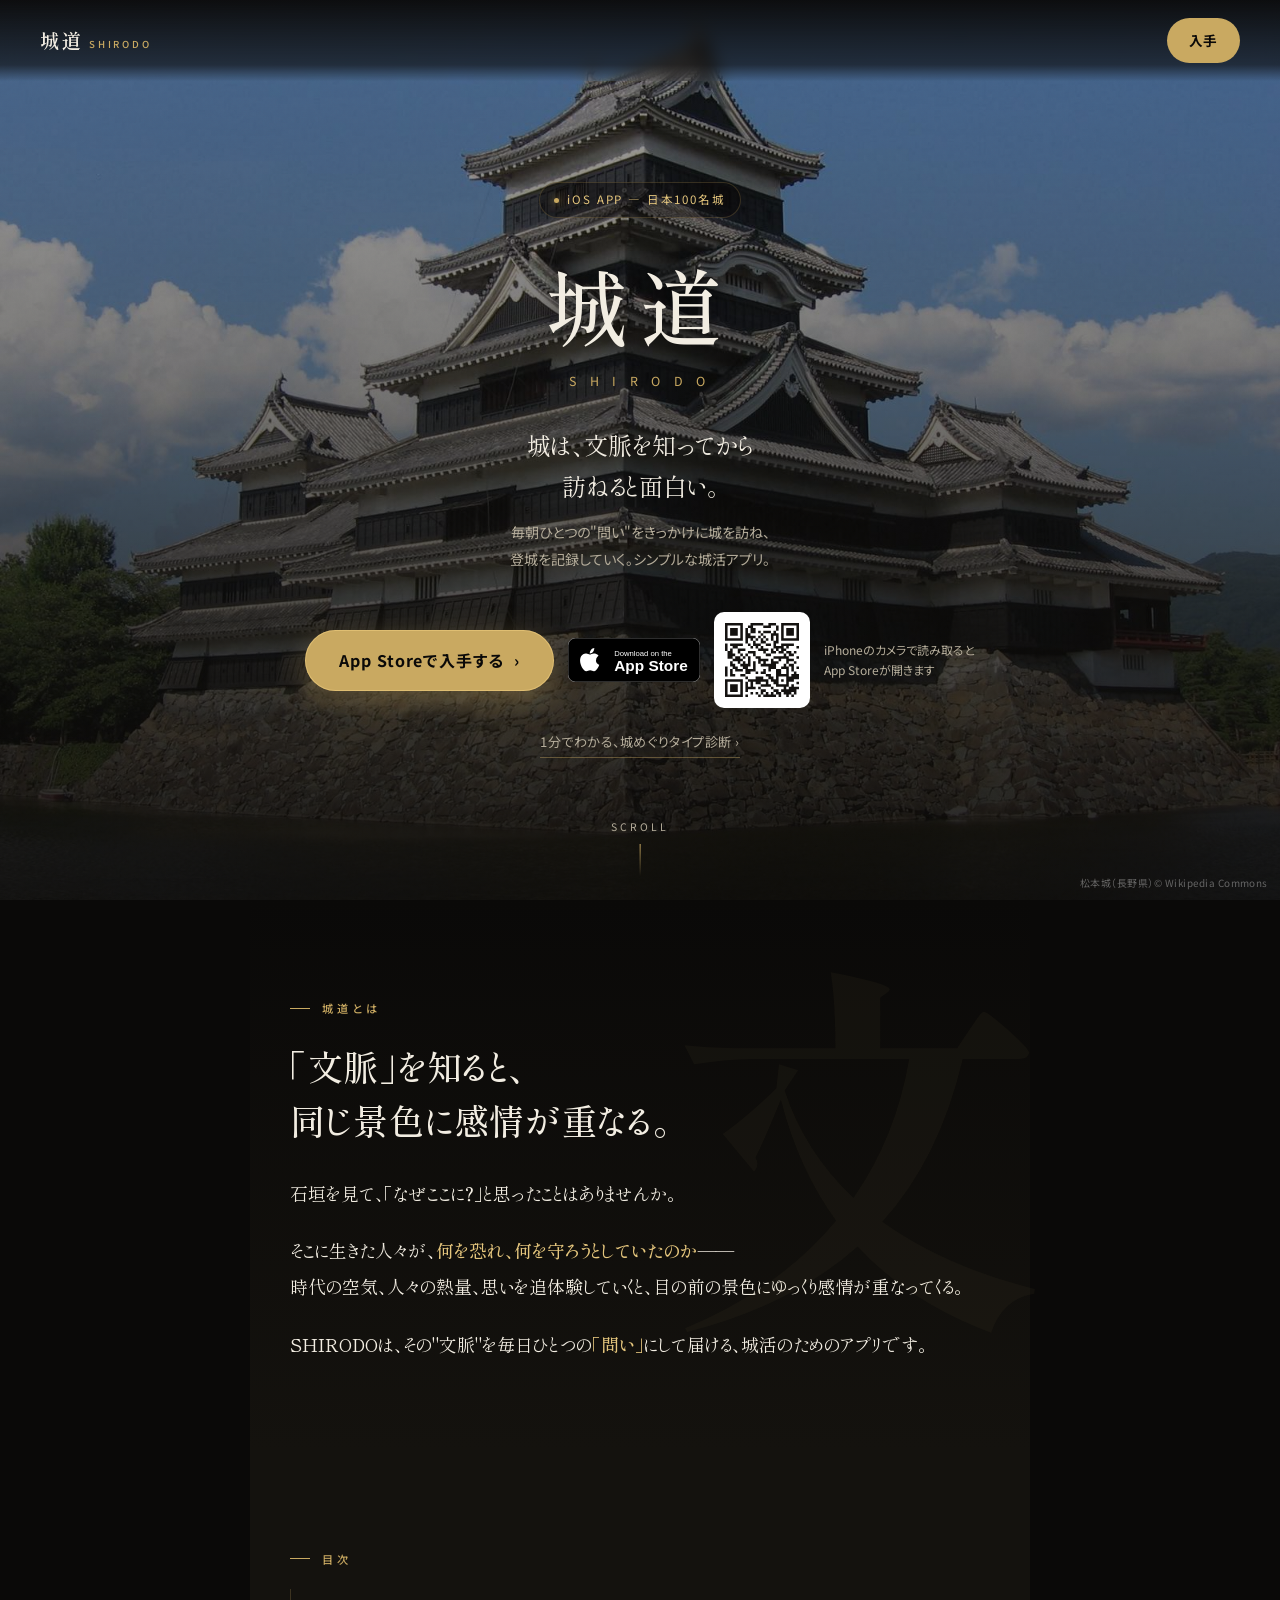
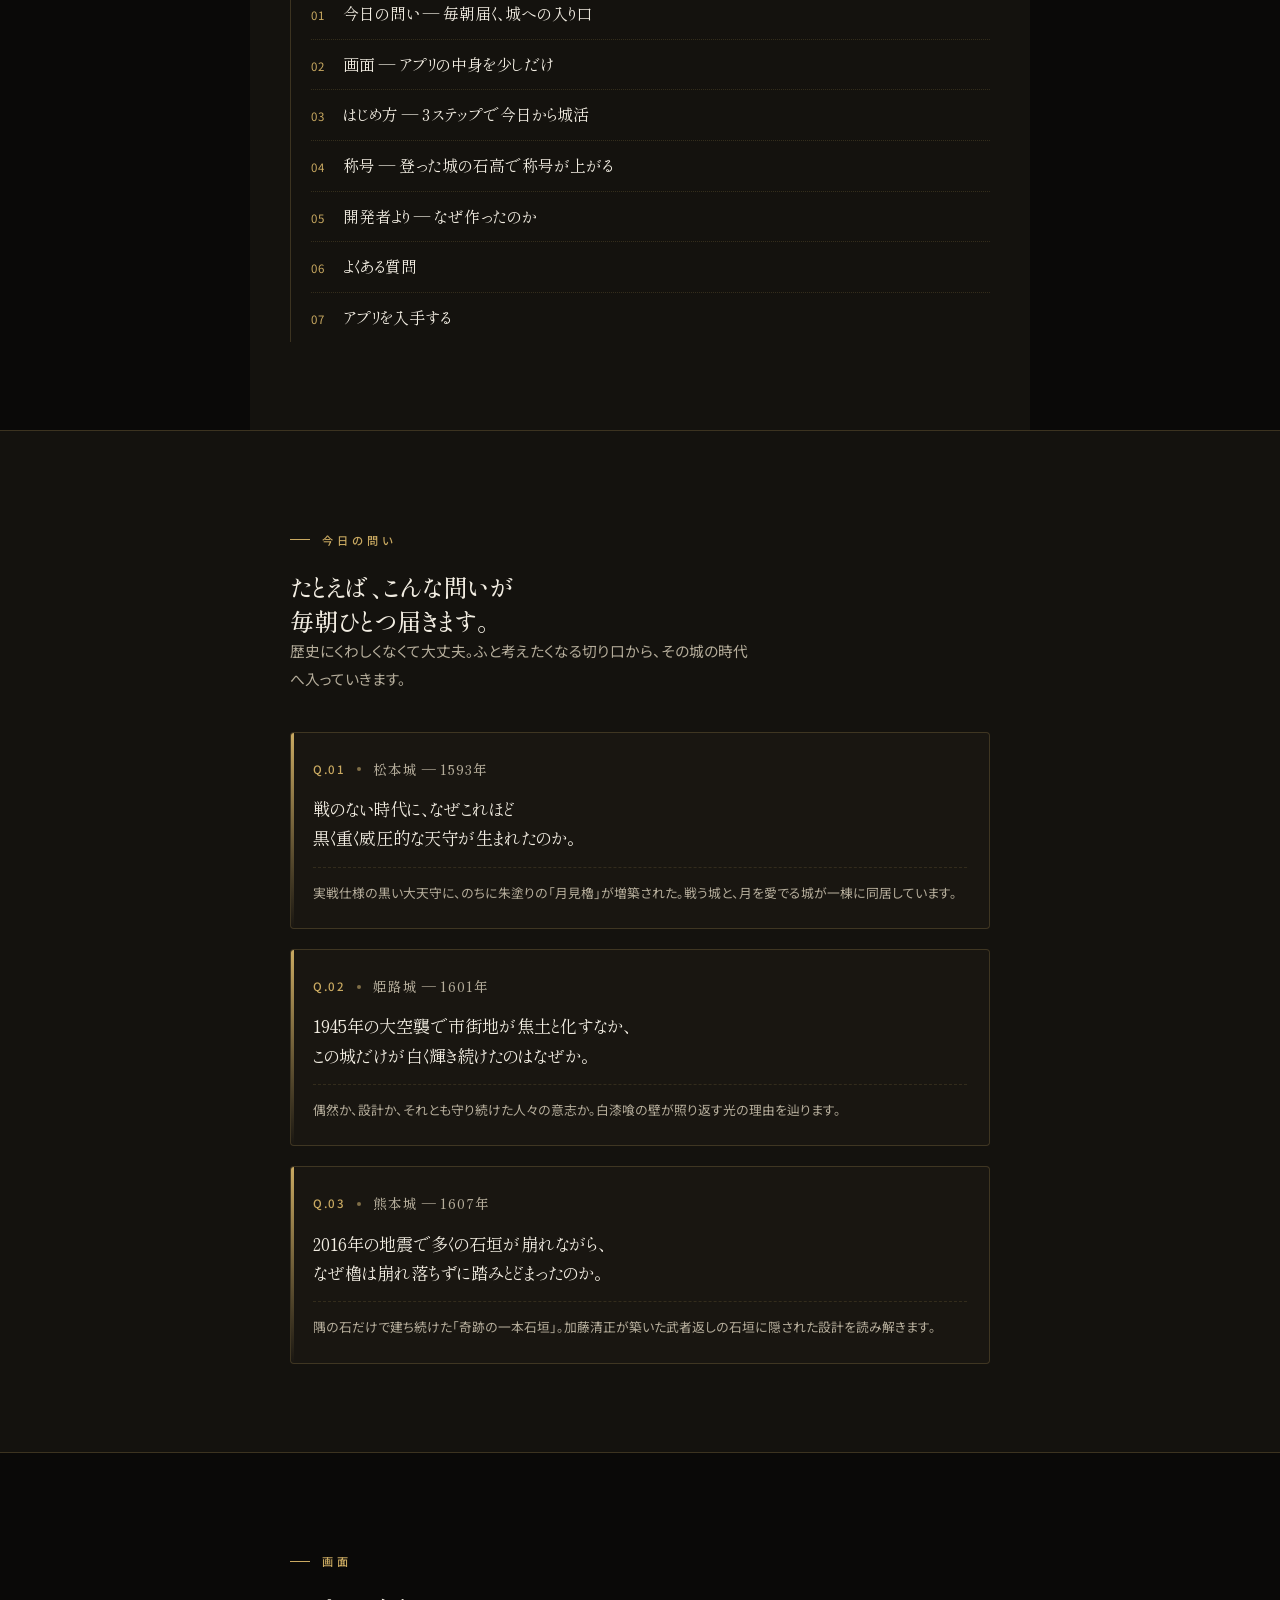
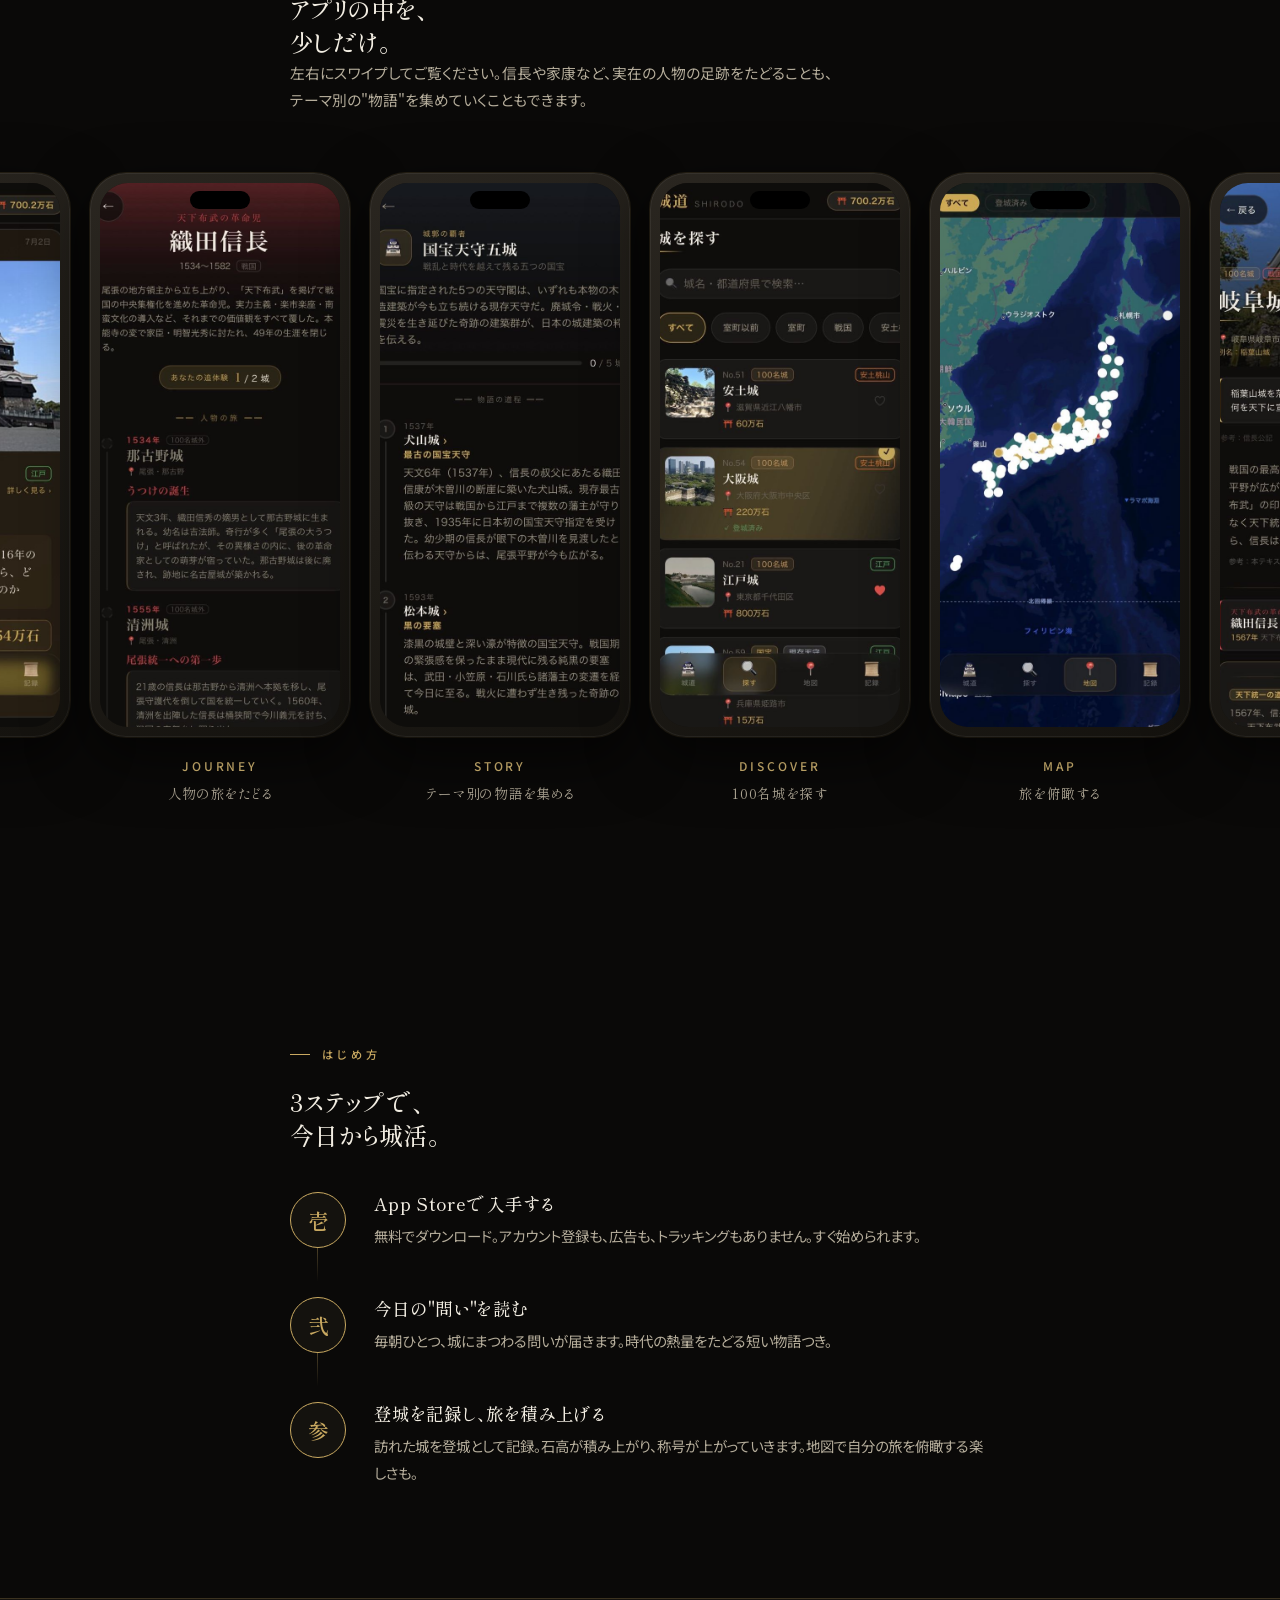
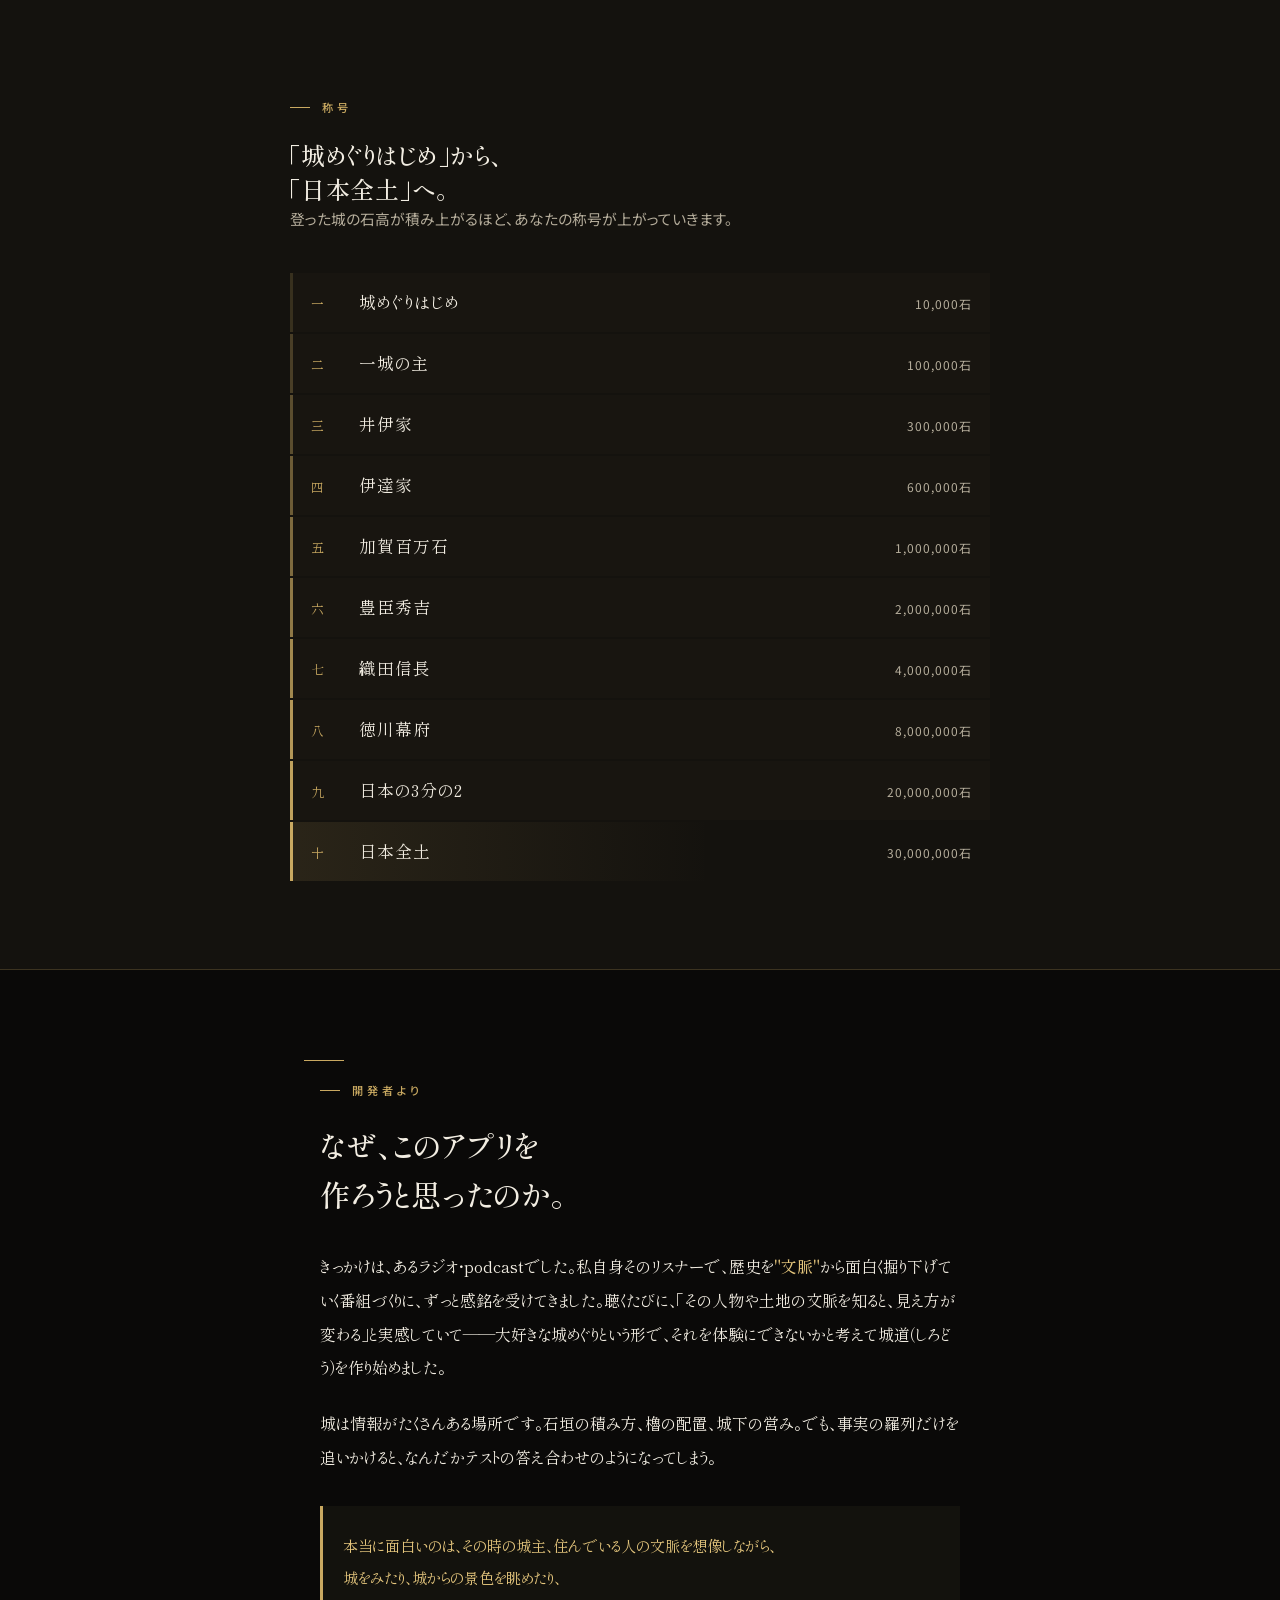
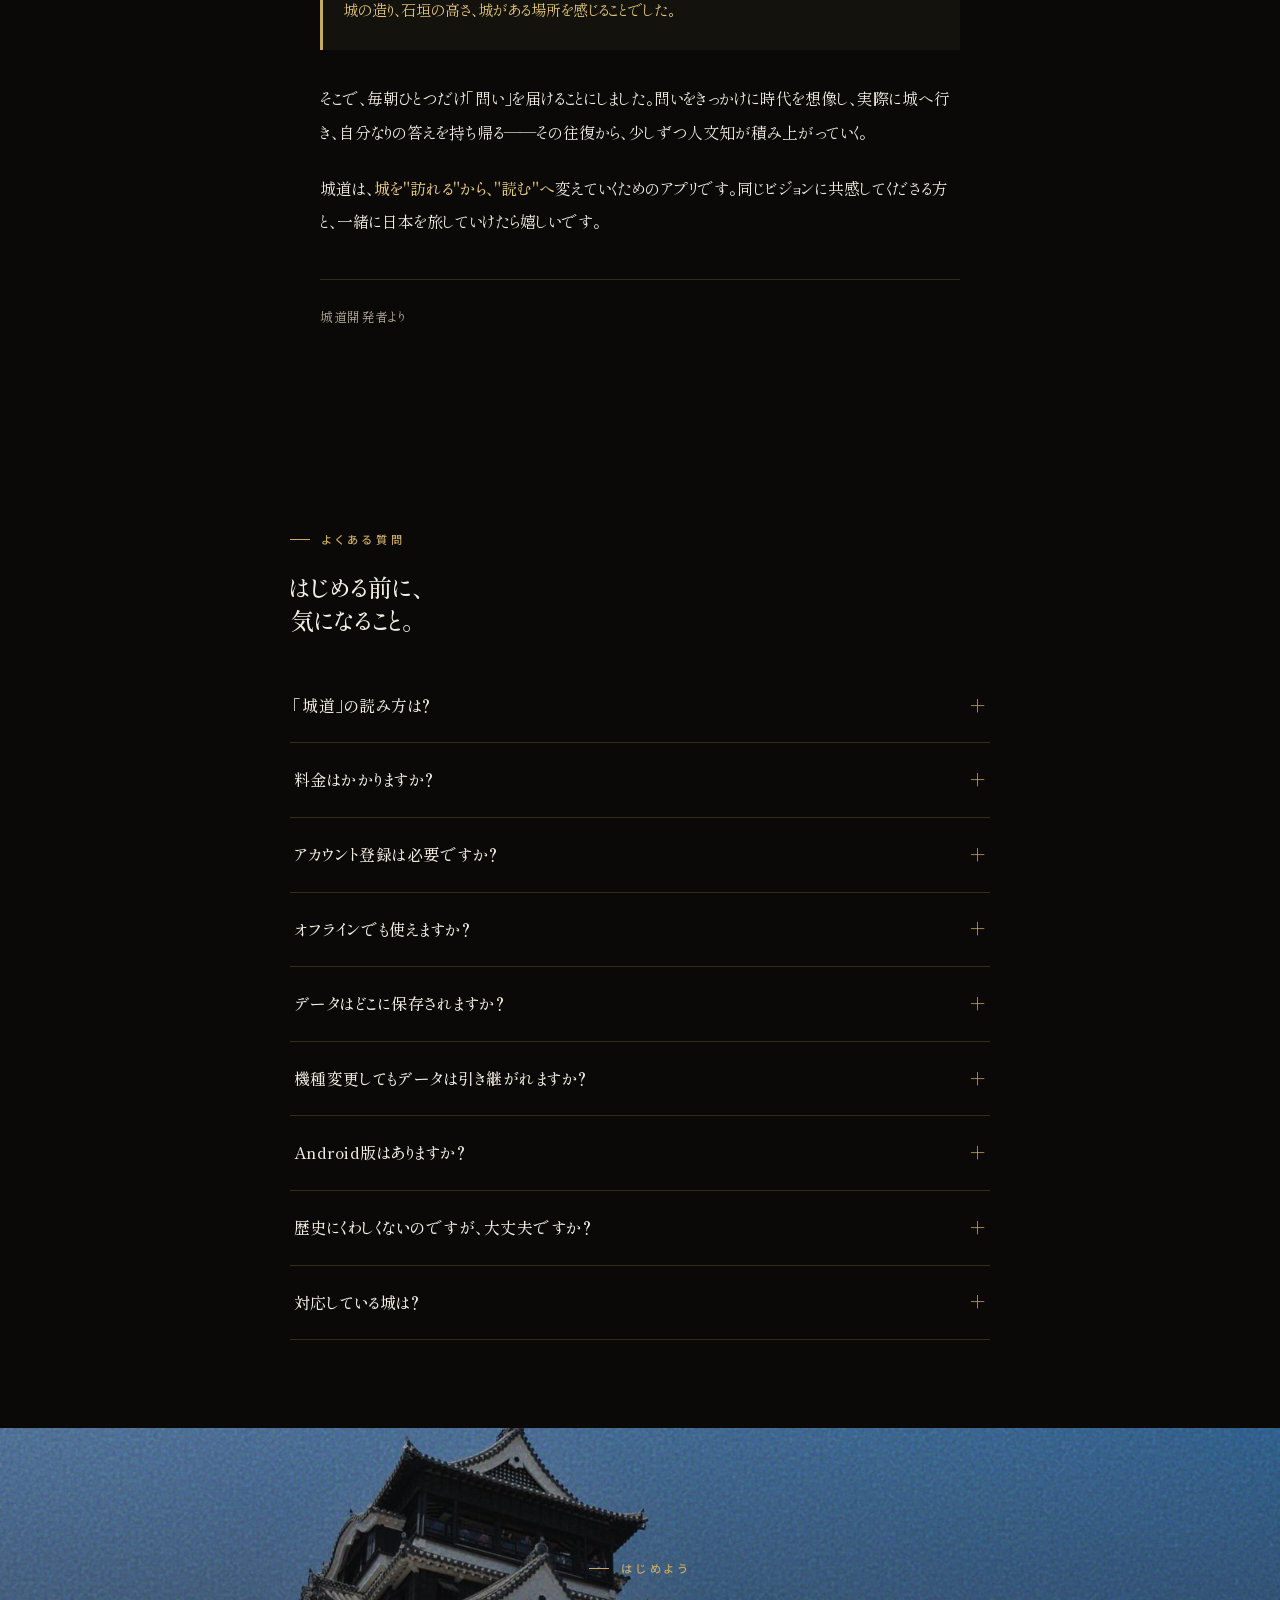
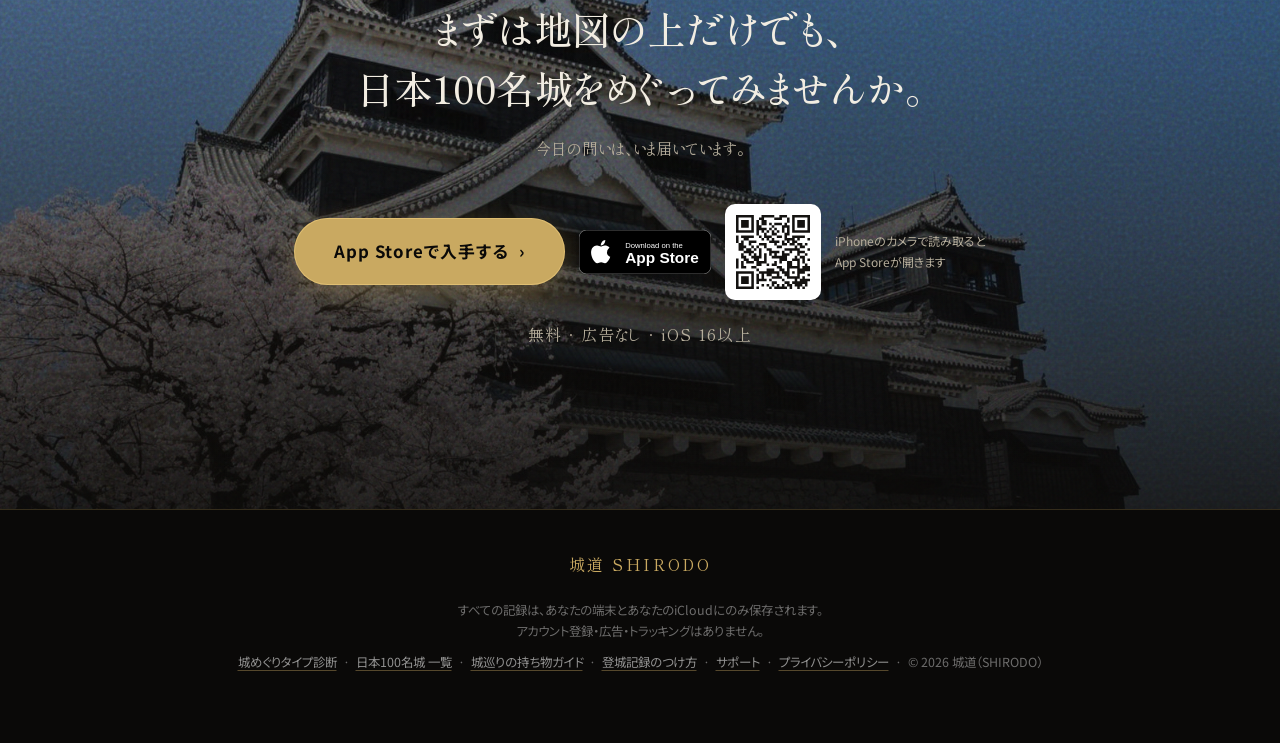
==== commit 7a6aec25: "chore(lp): 全ページから実名表記を除去 - 構造化データのauthor/Person名を「城道（SHIRODO）開発者」に変更 - フッターの©を「© 2026 城道（SHIRODO）」に統" ====
--- a/index.html
+++ b/index.html
@@ -171,9 +171,8 @@
   "@context": "https://schema.org",
   "@type": "Person",
   "@id": "https://shirodo.com/#author",
-  "name": "Katsuhiko Sakata",
+  "name": "城道（SHIRODO）開発者",
   "url": "https://shirodo.com/",
-  "jobTitle": "城道（SHIRODO）開発者",
   "description": "日本100名城の登城記録アプリ「城道（SHIRODO）」の開発者。自身も城をめぐりながら、城を「文脈から読む」体験を設計している。",
   "knowsAbout": ["日本100名城", "城郭", "城めぐり", "iOSアプリ開発"],
   "sameAs": [
@@ -1247,7 +1246,7 @@
       城道は、<span class="accent">城を"訪れる"から、"読む"へ</span>変えていくためのアプリです。同じビジョンに共感してくださる方と、一緒に日本を旅していけたら嬉しいです。
     </p>
     <div class="story-sign">
-      城道開発者　Katsuhiko Sakata
+      城道開発者より
     </div>
   </div>
 </section>
@@ -1338,7 +1337,7 @@
     &nbsp;·&nbsp; <a href="/guide/mochimono/">城巡りの持ち物ガイド</a>
     &nbsp;·&nbsp; <a href="/guide/kiroku/">登城記録のつけ方</a>
     &nbsp;·&nbsp; <a href="/support/">サポート</a> &nbsp;·&nbsp; <a href="/privacy/">プライバシーポリシー</a>
-    &nbsp;·&nbsp; © 2026 Katsuhiko Sakata
+    &nbsp;·&nbsp; © 2026 城道（SHIRODO）
   </p>
 </footer>
 
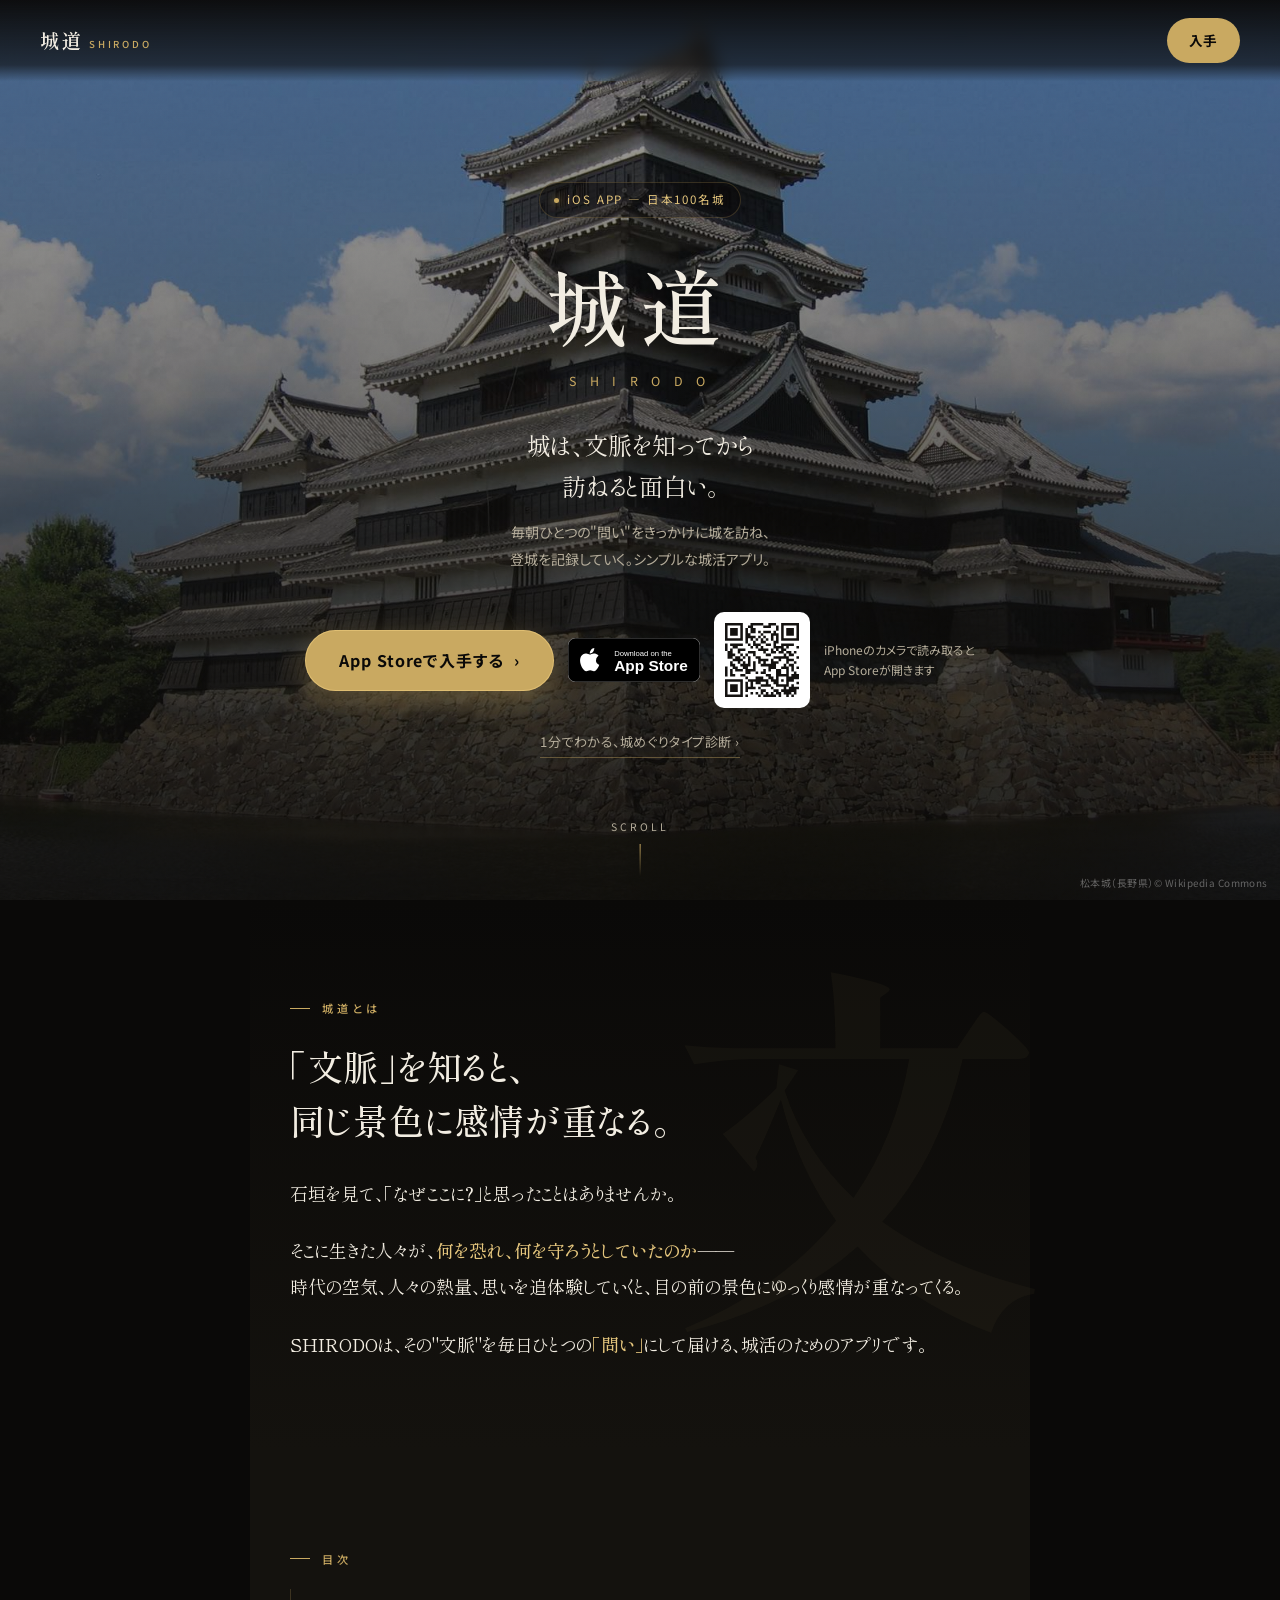
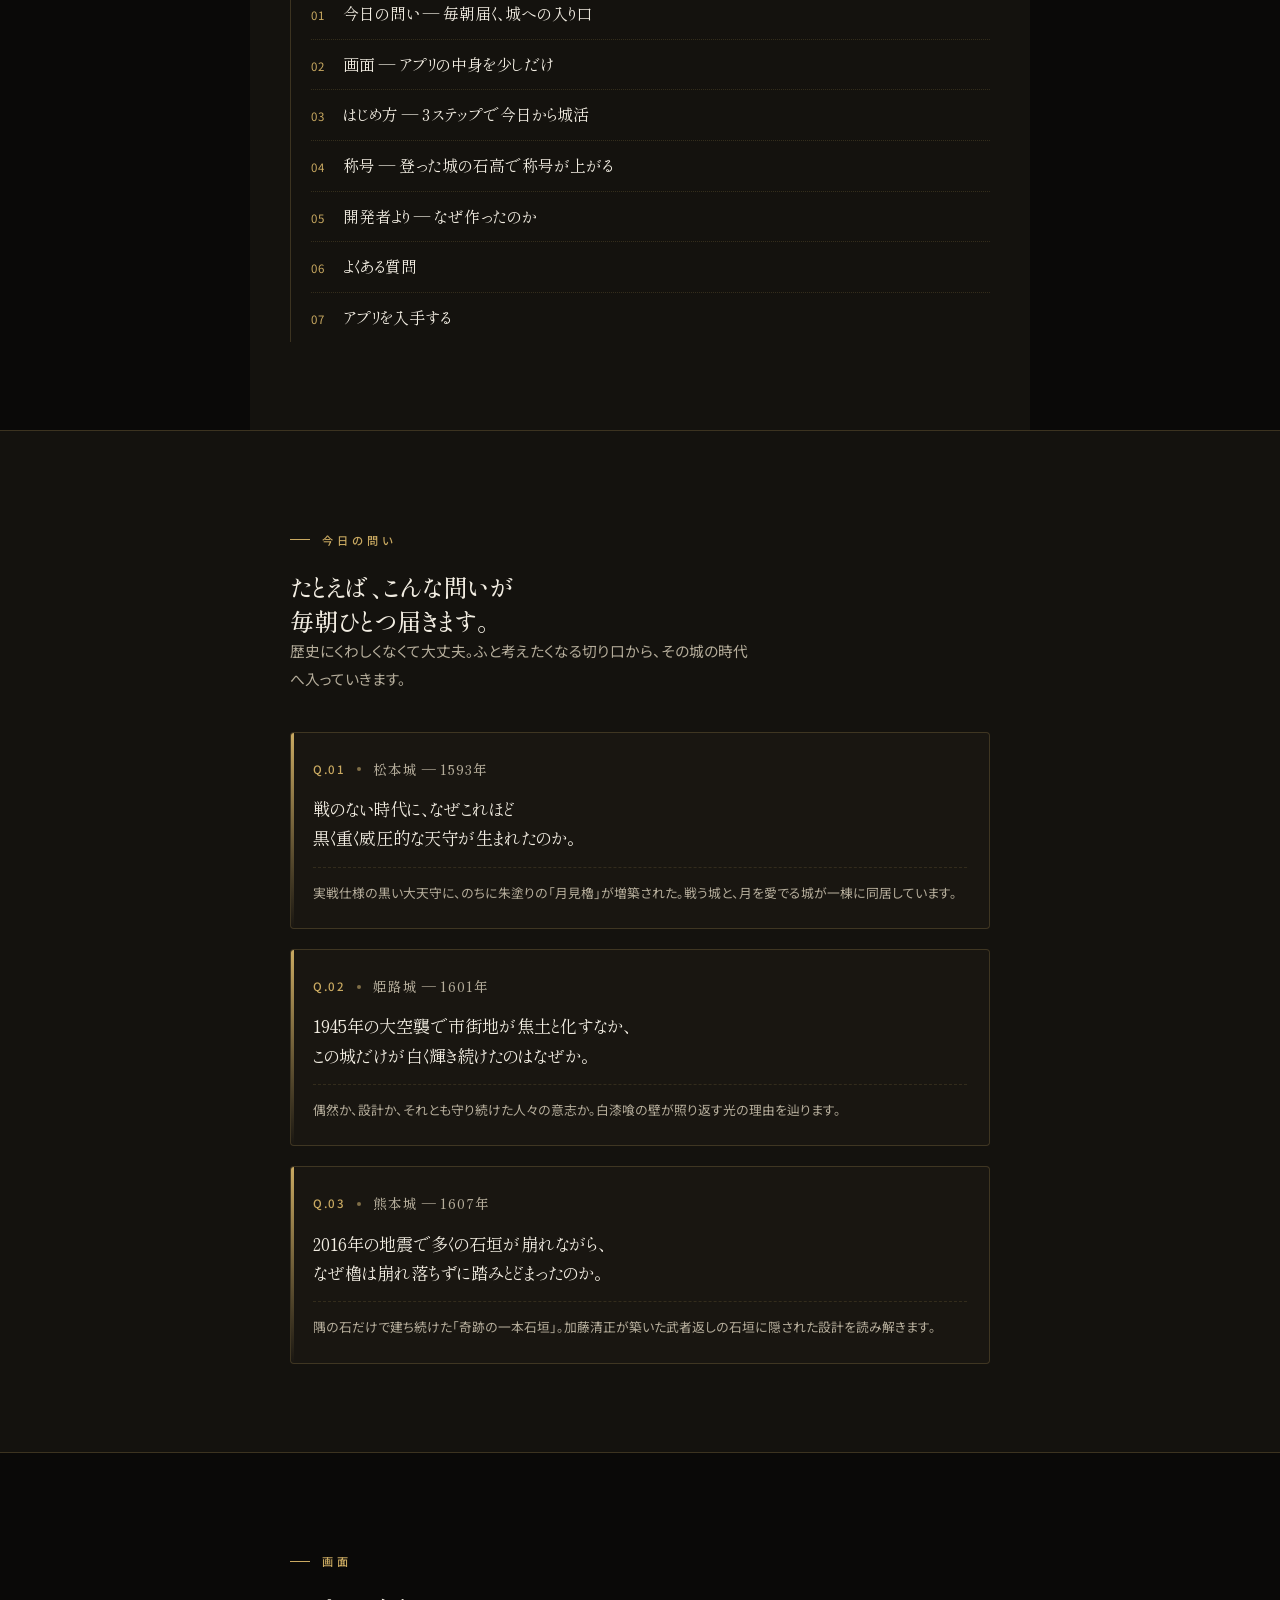
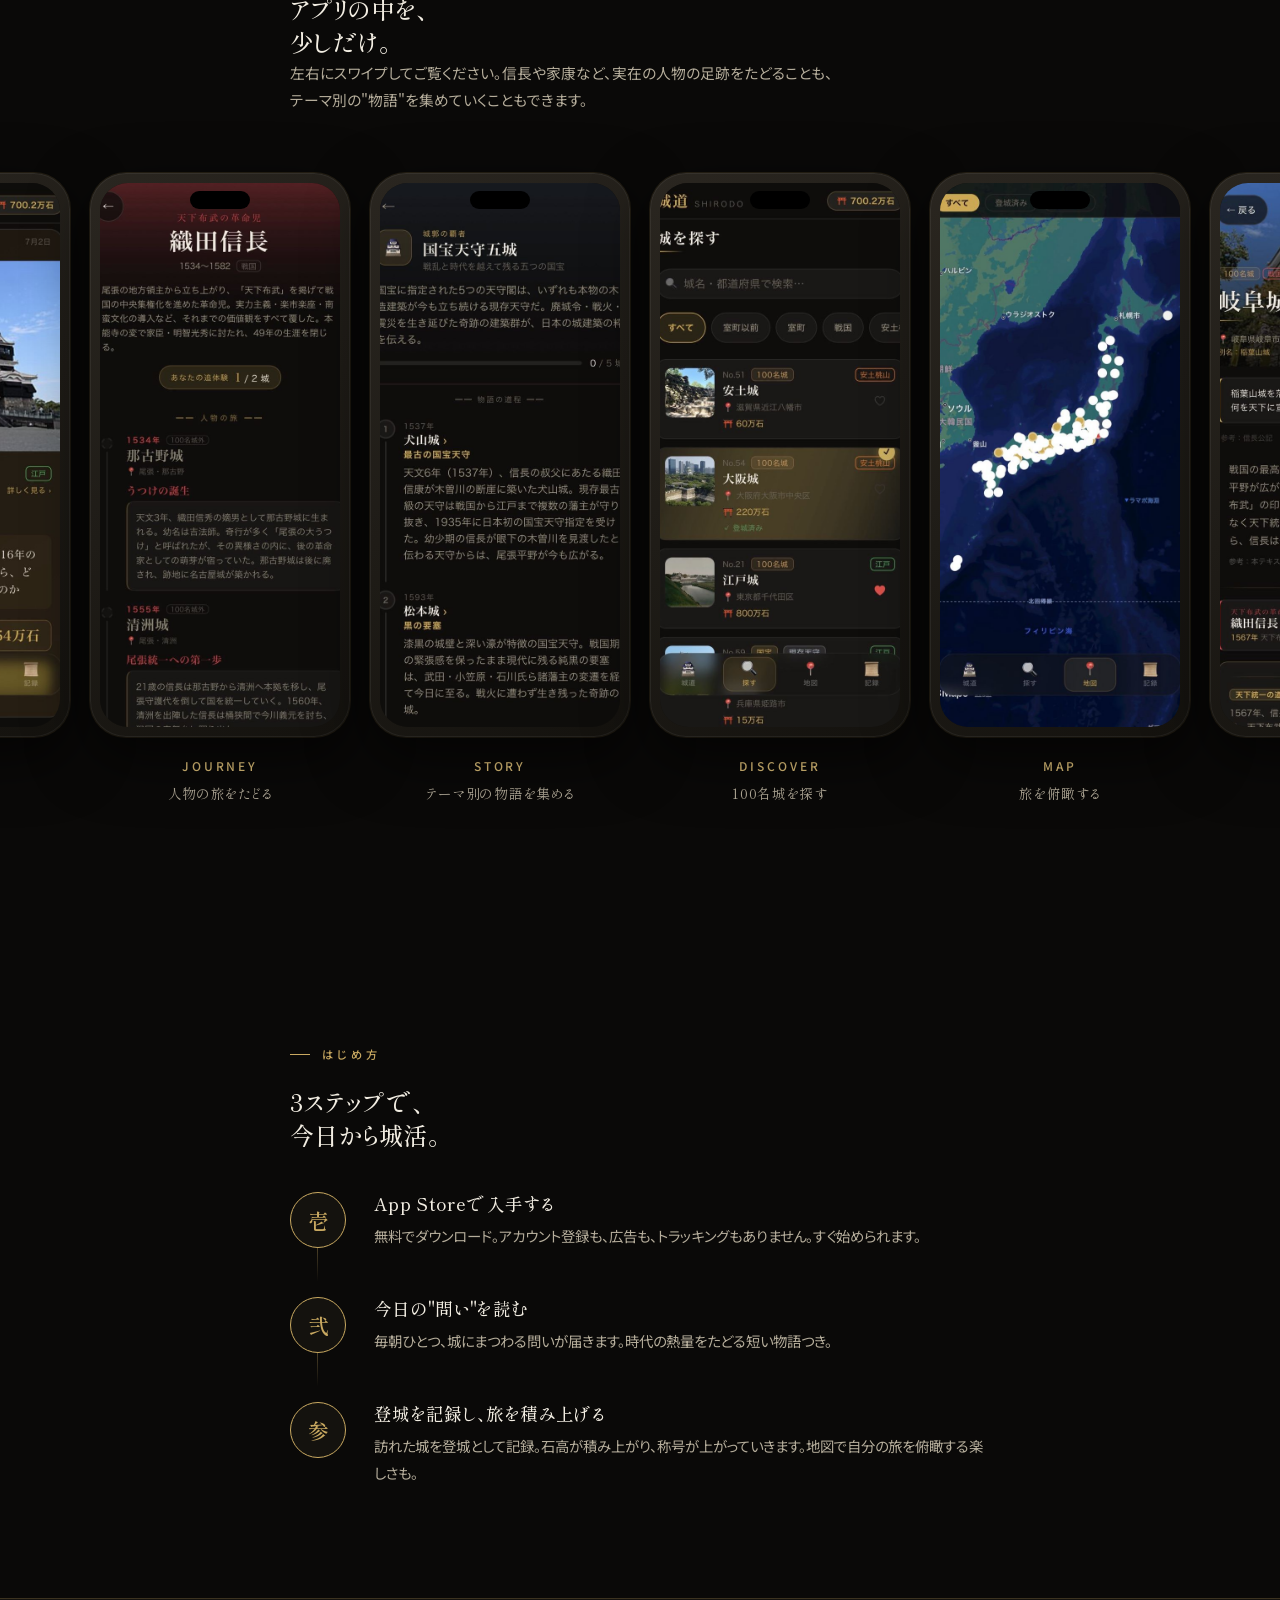
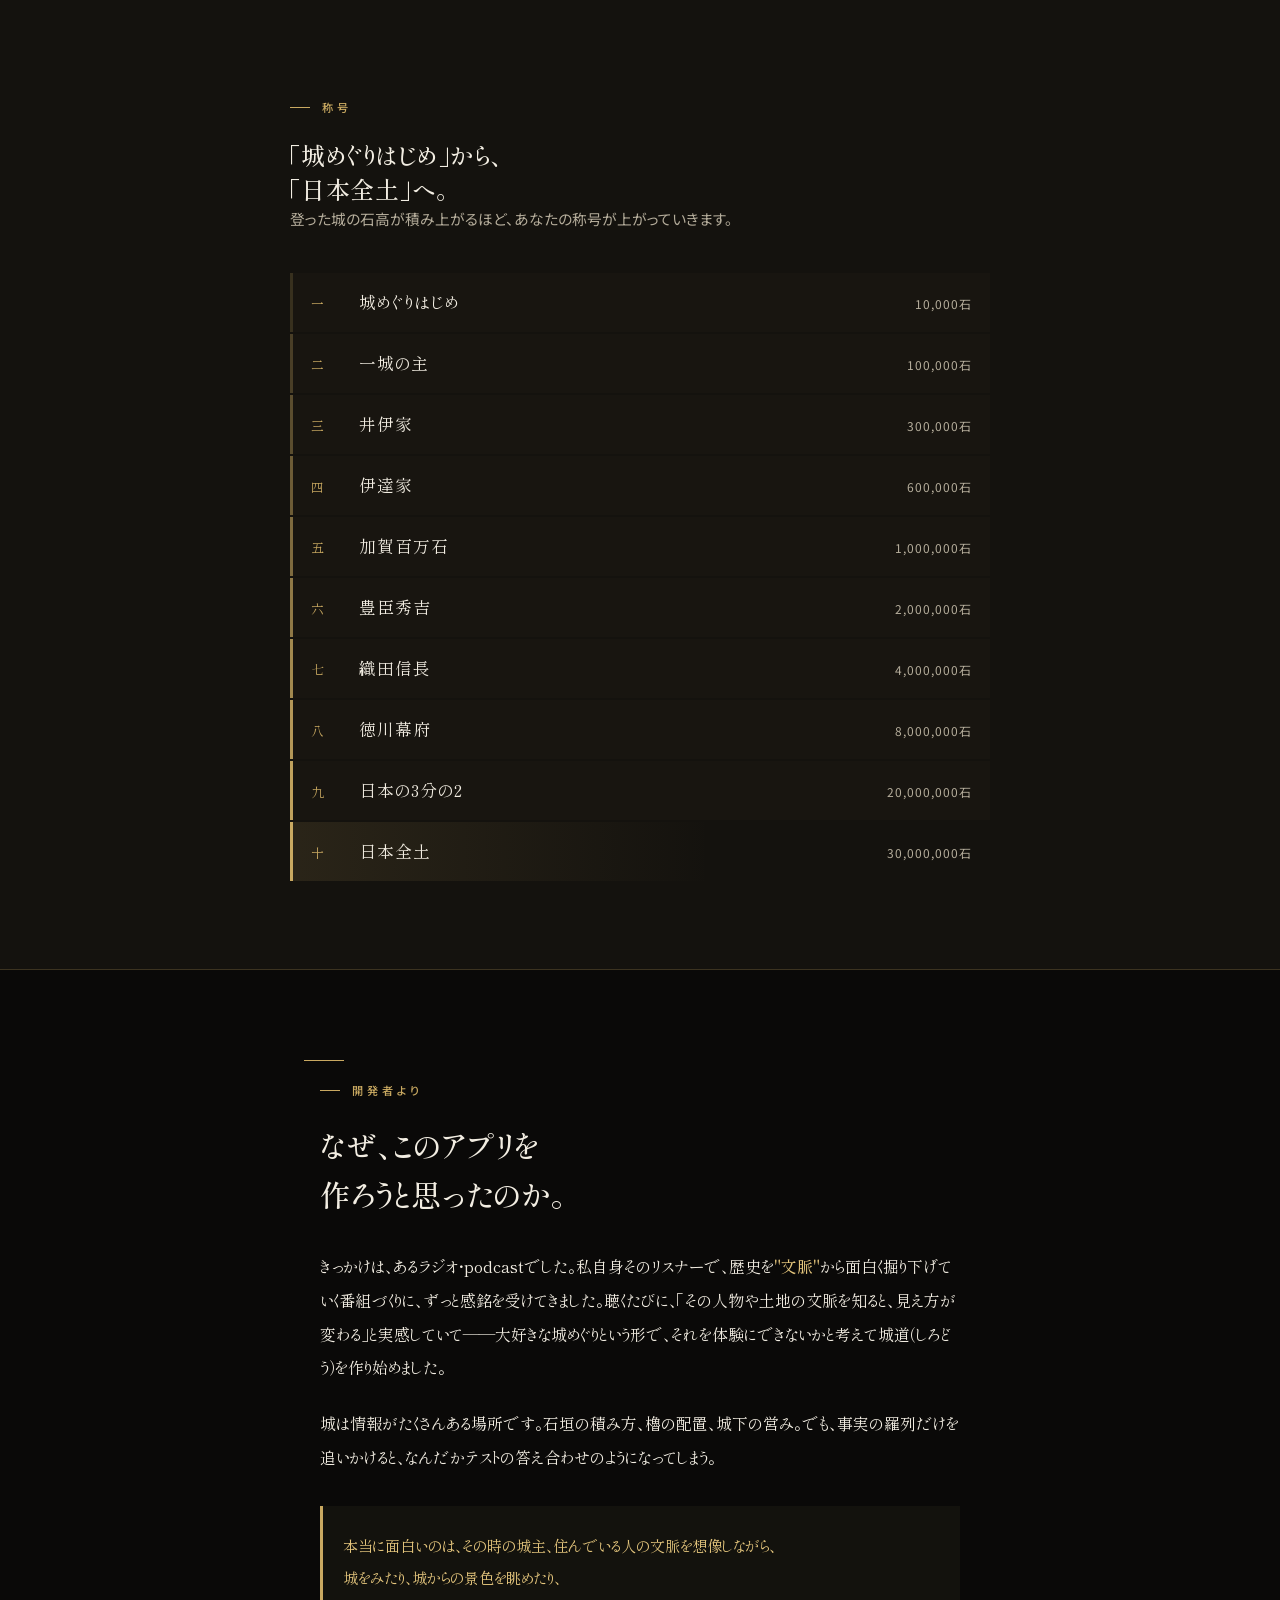
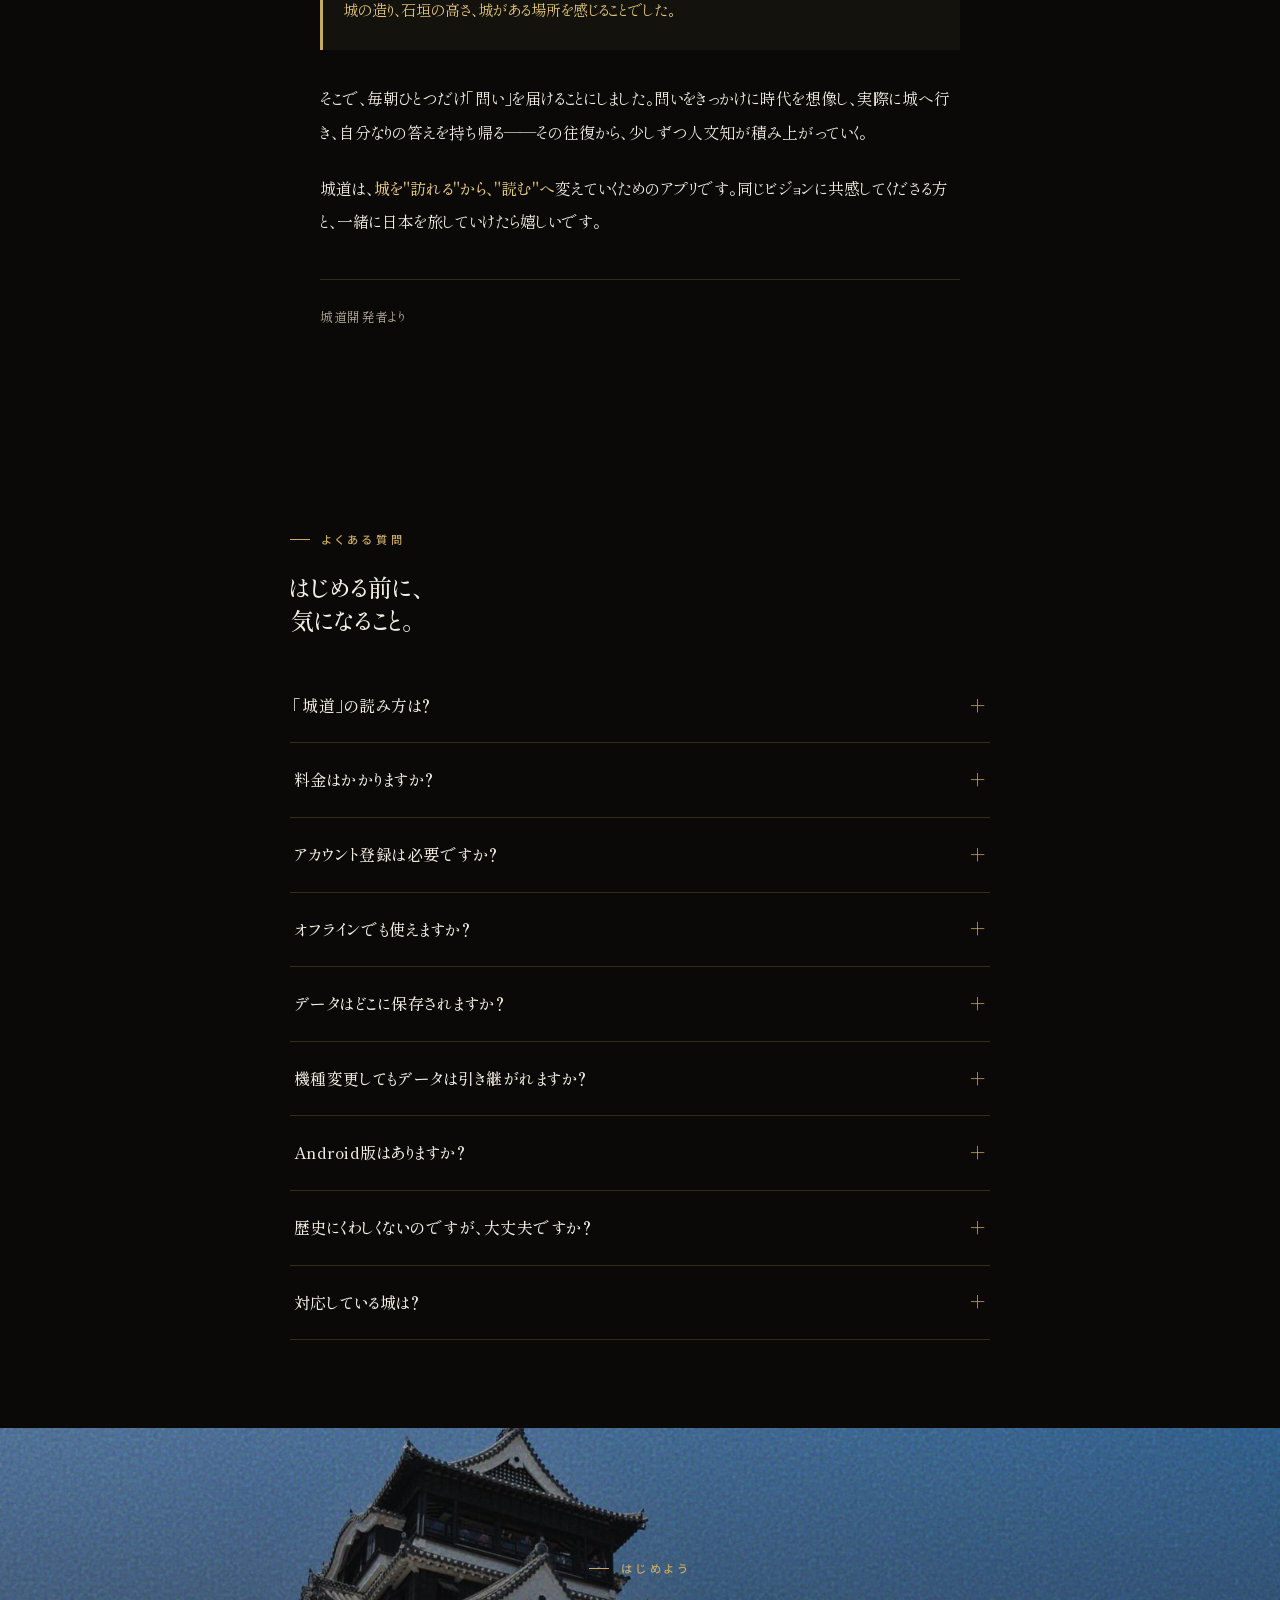
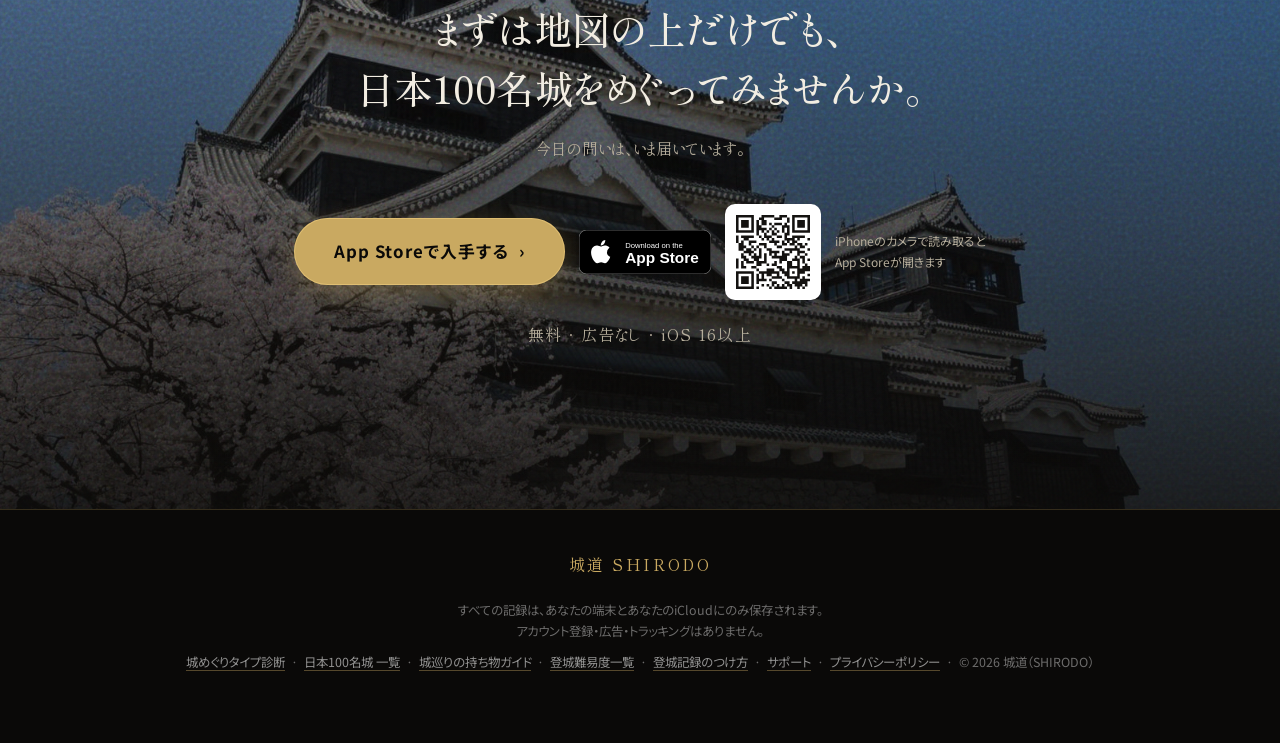
==== commit 03f71685: "fix(guide): guide/level への内部リンク導線を追加 トップページのフッターとguide/kirokuの本文からguide/levelへのリンクが 欠けており、URL直打ち以外で辿" ====
--- a/index.html
+++ b/index.html
@@ -1335,6 +1335,7 @@
     <a href="/shindan/">城めぐりタイプ診断</a>
     &nbsp;·&nbsp; <a href="/100meijo/">日本100名城 一覧</a>
     &nbsp;·&nbsp; <a href="/guide/mochimono/">城巡りの持ち物ガイド</a>
+    &nbsp;·&nbsp; <a href="/guide/level/">登城難易度一覧</a>
     &nbsp;·&nbsp; <a href="/guide/kiroku/">登城記録のつけ方</a>
     &nbsp;·&nbsp; <a href="/support/">サポート</a> &nbsp;·&nbsp; <a href="/privacy/">プライバシーポリシー</a>
     &nbsp;·&nbsp; © 2026 城道（SHIRODO）
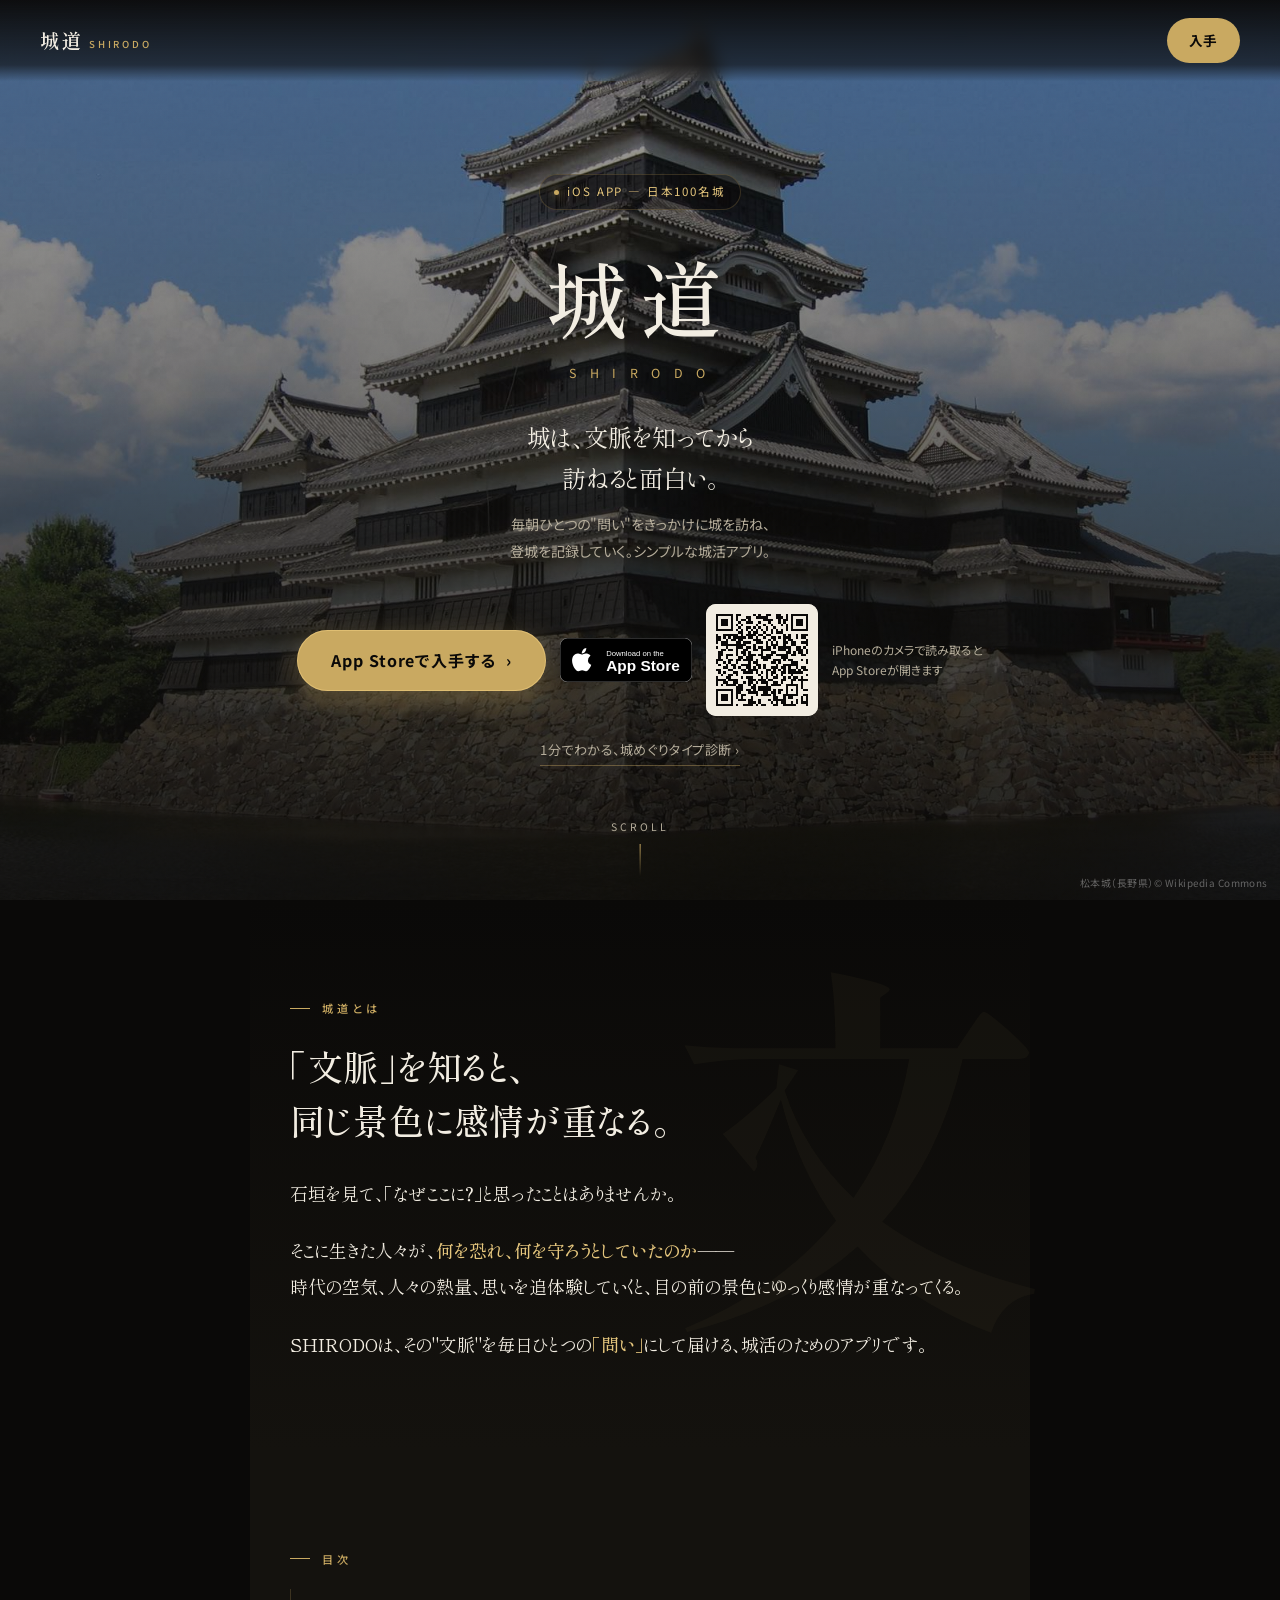
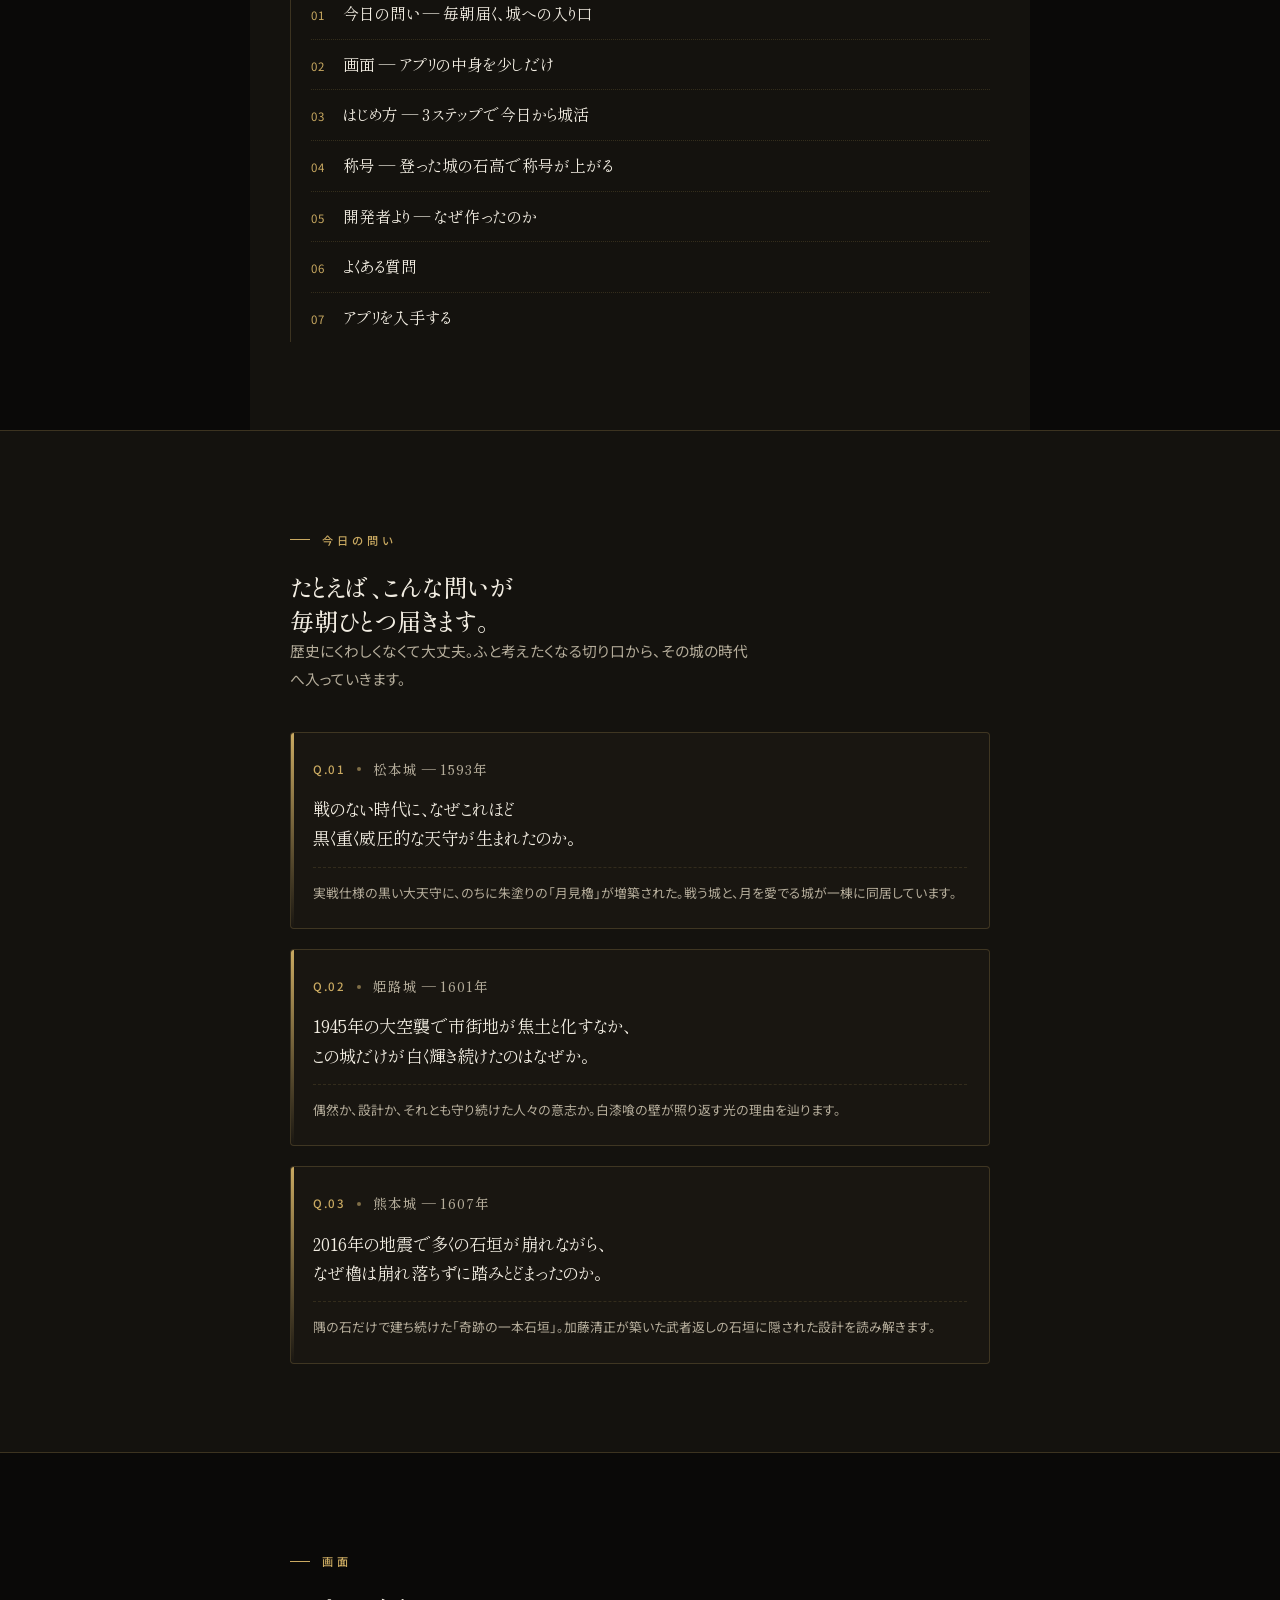
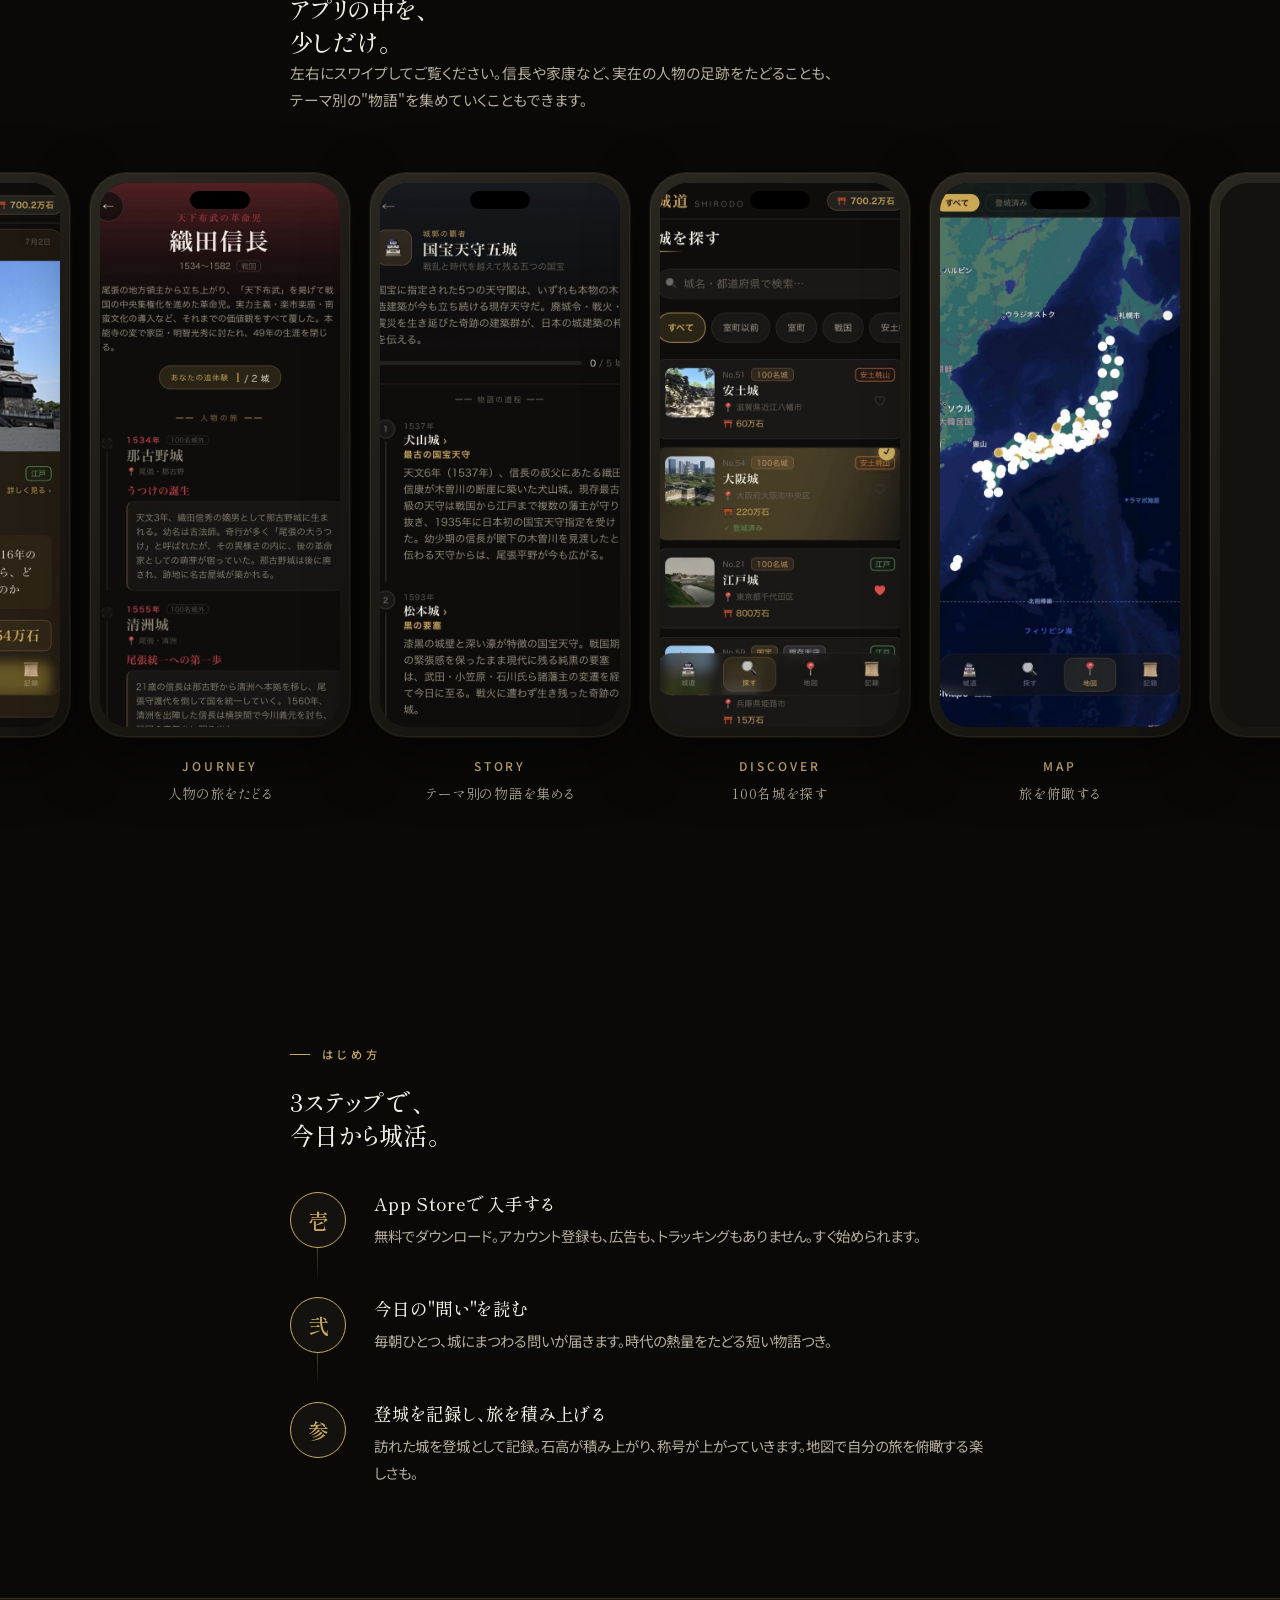
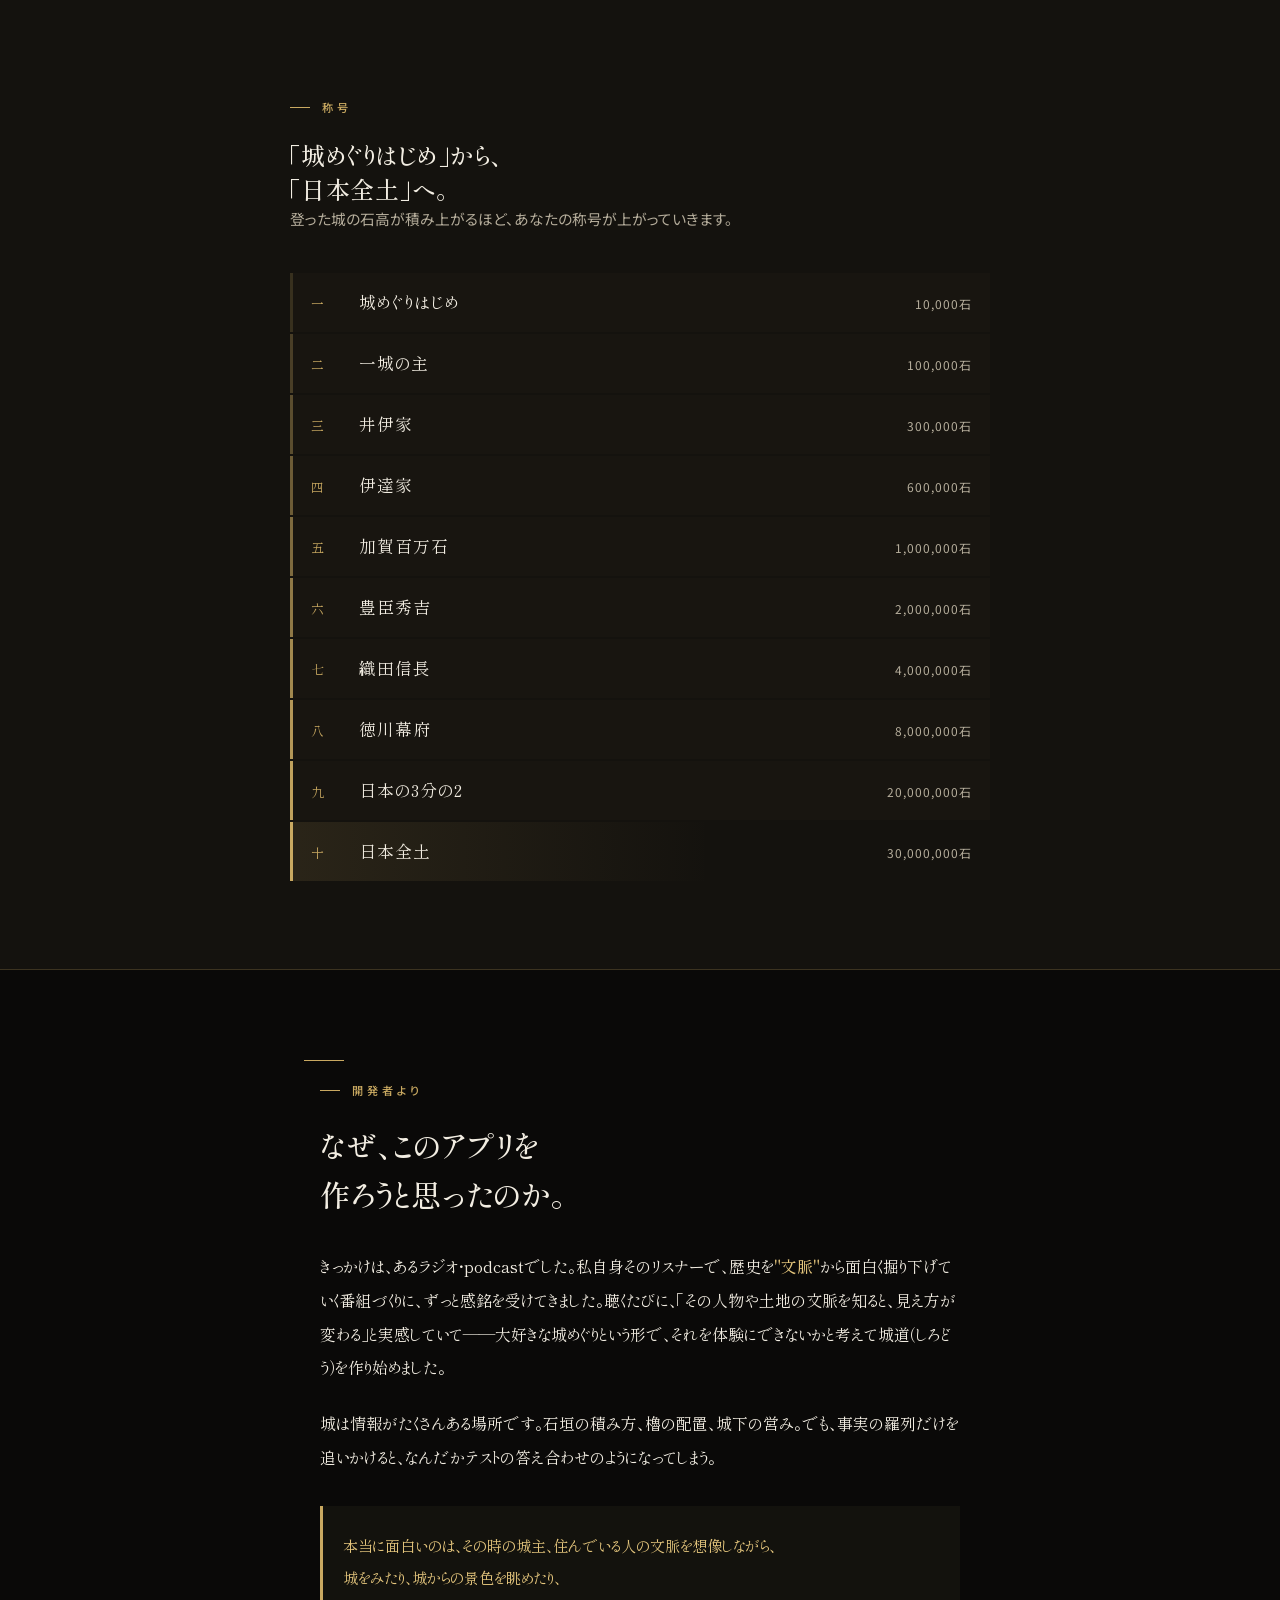
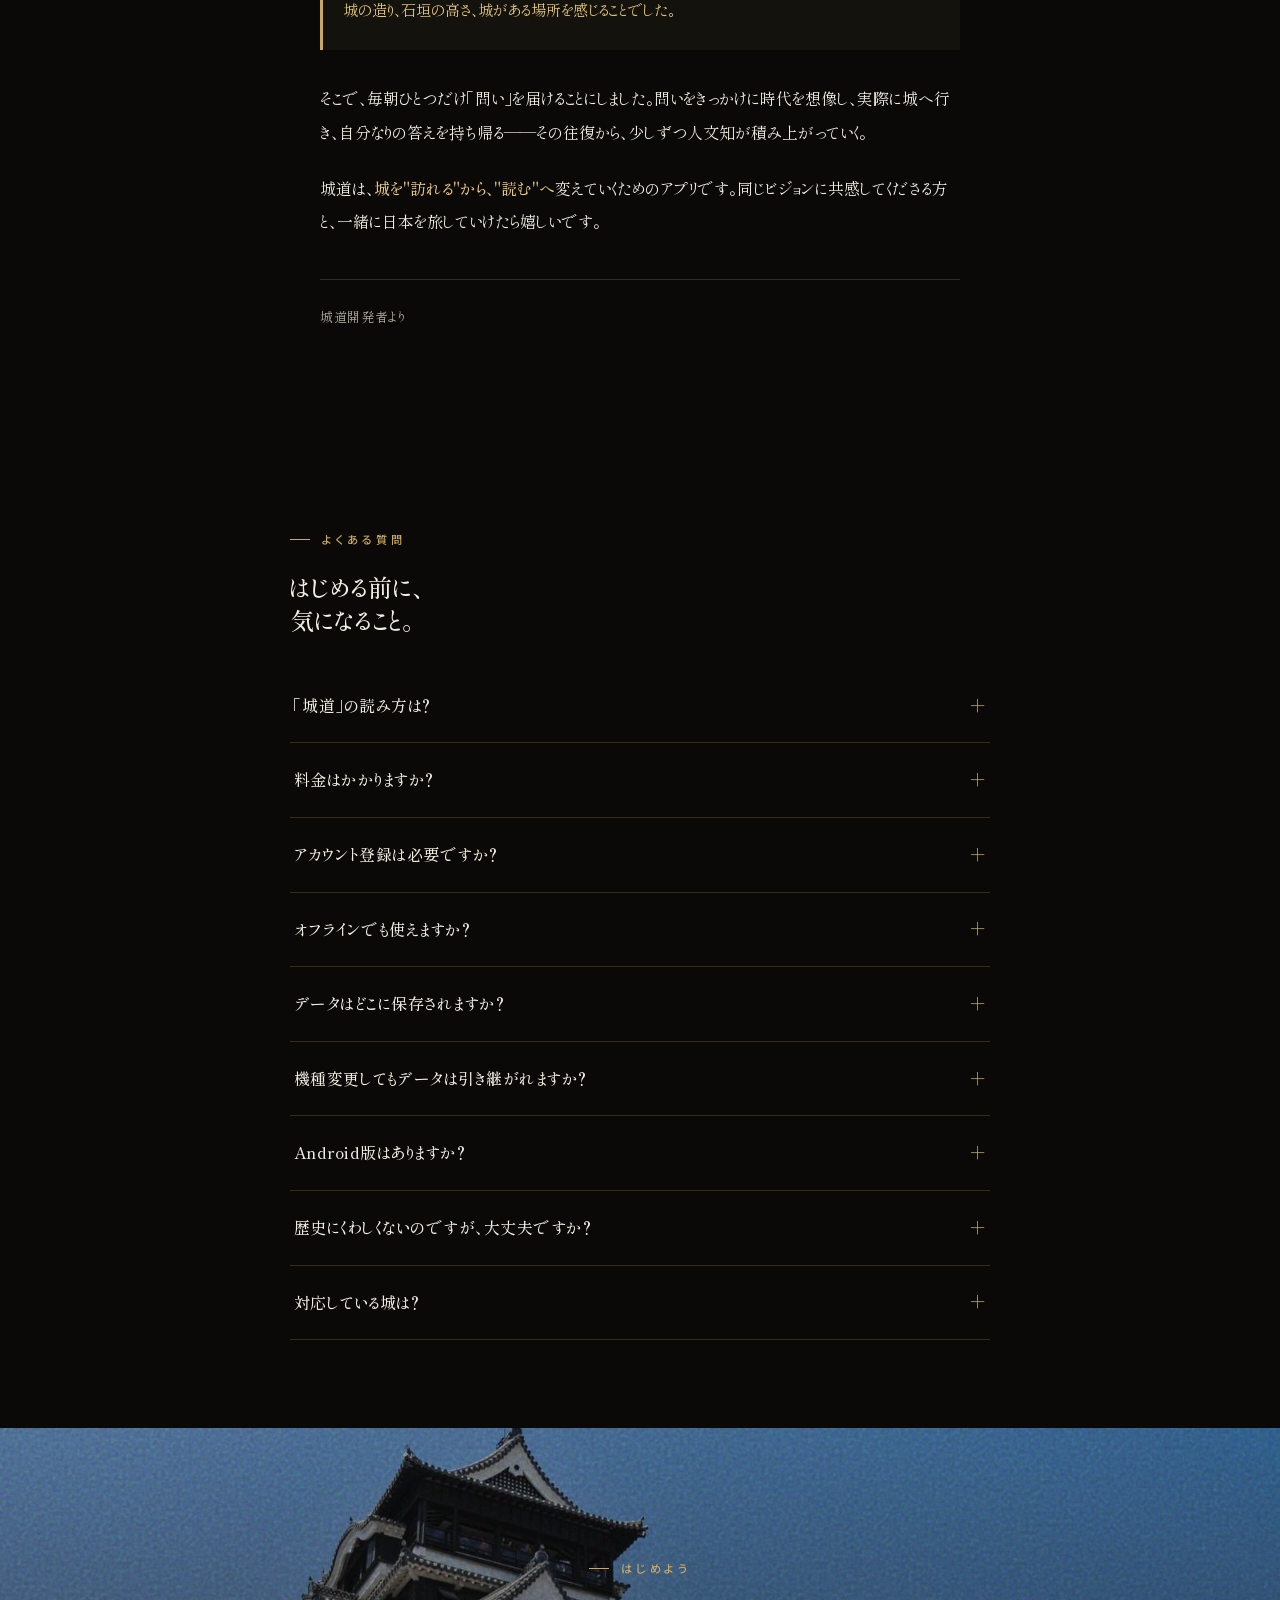
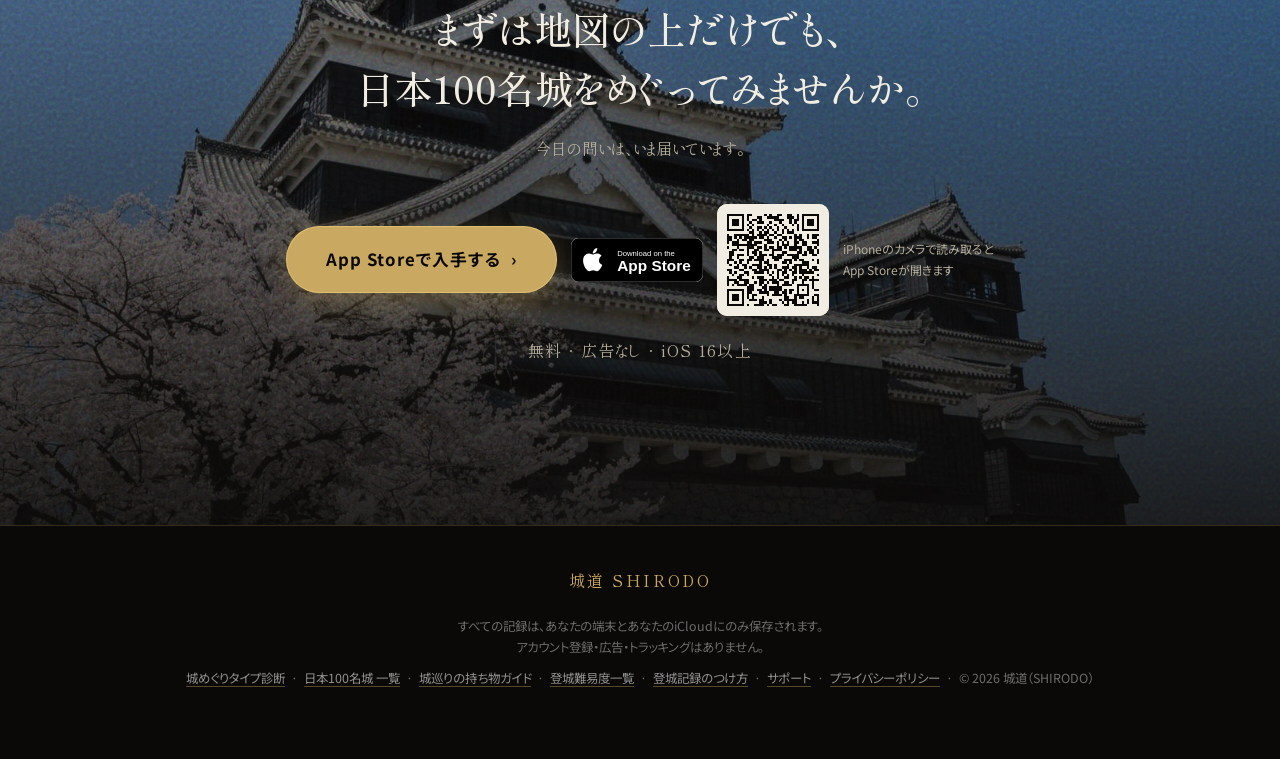
==== commit 586c9de4: "cvr: トップの常設QRカードもキャンペーン付きQR（LP-QR）に統一 トップのヒーローと最終CTAにあるPC向けQRカード（#21）は、キャンペーン 情報のない素のApp Store URLで、" ====
--- a/index.html
+++ b/index.html
@@ -377,15 +377,16 @@
   .qr-card { display: none; }
   @media (min-width: 768px) {
     .qr-card { display: flex; align-items: center; gap: 14px; }
+    /* QRは assets/appstore-qr.svg（キャンペーン LP-QR、余白込み）。PCでボタンを押したときのダイアログと同じ画像 */
     .qr-box {
-      background: #fff;
+      background: #f2ede2;
       border-radius: 10px;
-      padding: 11px;
-      width: 96px;
-      height: 96px;
+      overflow: hidden;
+      width: 112px;
+      height: 112px;
       flex: none;
     }
-    .qr-box svg { width: 100%; height: 100%; display: block; }
+    .qr-box img { width: 100%; height: 100%; display: block; }
     .qr-card span {
       font-size: 0.75rem;
       color: var(--washi-dim);
@@ -930,6 +931,7 @@
   }
 </style>
 <script defer src="/assets/analytics.js"></script>
+<script defer src="/assets/appstore-qr.js"></script>
 </head>
 <body>
 
@@ -966,9 +968,7 @@
     </a>
     <div class="qr-card">
       <div class="qr-box">
-        <svg viewBox="0 0 29 29" xmlns="http://www.w3.org/2000/svg" role="img" aria-label="App StoreダウンロードページのQRコード">
-          <path id="qr-appstore" d="M0 0h7v1H0zM10 0h5v1H10zM17 0h3v1H17zM22 0h7v1H22zM0 1h1v1H0zM6 1h1v1H6zM9 1h2v1H9zM15 1h3v1H15zM20 1h1v1H20zM22 1h1v1H22zM28 1h1v1H28zM0 2h1v1H0zM2 2h3v1H2zM6 2h1v1H6zM8 2h1v1H8zM10 2h2v1H10zM20 2h1v1H20zM22 2h1v1H22zM24 2h3v1H24zM28 2h1v1H28zM0 3h1v1H0zM2 3h3v1H2zM6 3h1v1H6zM8 3h1v1H8zM10 3h2v1H10zM13 3h1v1H13zM15 3h3v1H15zM19 3h1v1H19zM22 3h1v1H22zM24 3h3v1H24zM28 3h1v1H28zM0 4h1v1H0zM2 4h3v1H2zM6 4h1v1H6zM8 4h2v1H8zM14 4h1v1H14zM18 4h3v1H18zM22 4h1v1H22zM24 4h3v1H24zM28 4h1v1H28zM0 5h1v1H0zM6 5h1v1H6zM8 5h4v1H8zM13 5h1v1H13zM15 5h1v1H15zM18 5h1v1H18zM20 5h1v1H20zM22 5h1v1H22zM28 5h1v1H28zM0 6h7v1H0zM8 6h1v1H8zM10 6h1v1H10zM12 6h1v1H12zM14 6h1v1H14zM16 6h1v1H16zM18 6h1v1H18zM20 6h1v1H20zM22 6h7v1H22zM8 7h1v1H8zM11 7h1v1H11zM14 7h2v1H14zM19 7h2v1H19zM0 8h1v1H0zM2 8h5v1H2zM9 8h1v1H9zM11 8h3v1H11zM16 8h2v1H16zM19 8h1v1H19zM22 8h5v1H22zM0 9h1v1H0zM3 9h2v1H3zM10 9h1v1H10zM12 9h1v1H12zM14 9h1v1H14zM19 9h4v1H19zM24 9h1v1H24zM28 9h1v1H28zM0 10h1v1H0zM2 10h1v1H2zM5 10h3v1H5zM13 10h4v1H13zM18 10h1v1H18zM20 10h1v1H20zM22 10h2v1H22zM1 11h2v1H1zM5 11h1v1H5zM9 11h3v1H9zM15 11h1v1H15zM18 11h2v1H18zM21 11h2v1H21zM24 11h2v1H24zM27 11h1v1H27zM1 12h3v1H1zM6 12h1v1H6zM8 12h1v1H8zM11 12h1v1H11zM16 12h2v1H16zM23 12h1v1H23zM25 12h2v1H25zM1 13h2v1H1zM4 13h2v1H4zM7 13h1v1H7zM9 13h1v1H9zM12 13h2v1H12zM19 13h6v1H19zM28 13h1v1H28zM3 14h4v1H3zM9 14h1v1H9zM13 14h4v1H13zM18 14h1v1H18zM21 14h1v1H21zM24 14h3v1H24zM2 15h1v1H2zM5 15h1v1H5zM7 15h1v1H7zM9 15h1v1H9zM11 15h1v1H11zM13 15h1v1H13zM15 15h1v1H15zM18 15h3v1H18zM24 15h1v1H24zM27 15h1v1H27zM2 16h2v1H2zM6 16h4v1H6zM11 16h1v1H11zM14 16h6v1H14zM23 16h1v1H23zM25 16h2v1H25zM0 17h1v1H0zM3 17h2v1H3zM7 17h2v1H7zM11 17h1v1H11zM17 17h3v1H17zM22 17h3v1H22zM26 17h1v1H26zM28 17h1v1H28zM0 18h1v1H0zM2 18h1v1H2zM4 18h3v1H4zM8 18h4v1H8zM15 18h1v1H15zM17 18h1v1H17zM20 18h2v1H20zM24 18h1v1H24zM26 18h1v1H26zM0 19h1v1H0zM2 19h1v1H2zM8 19h2v1H8zM12 19h1v1H12zM14 19h2v1H14zM20 19h2v1H20zM24 19h1v1H24zM27 19h1v1H27zM0 20h1v1H0zM2 20h2v1H2zM6 20h2v1H6zM16 20h2v1H16zM20 20h5v1H20zM26 20h3v1H26zM8 21h1v1H8zM12 21h3v1H12zM17 21h2v1H17zM20 21h1v1H20zM24 21h5v1H24zM0 22h7v1H0zM9 22h8v1H9zM18 22h3v1H18zM22 22h1v1H22zM24 22h3v1H24zM0 23h1v1H0zM6 23h1v1H6zM8 23h1v1H8zM10 23h1v1H10zM12 23h2v1H12zM16 23h1v1H16zM19 23h2v1H19zM24 23h1v1H24zM28 23h1v1H28zM0 24h1v1H0zM2 24h3v1H2zM6 24h1v1H6zM8 24h1v1H8zM10 24h1v1H10zM14 24h4v1H14zM20 24h5v1H20zM26 24h1v1H26zM0 25h1v1H0zM2 25h3v1H2zM6 25h1v1H6zM8 25h4v1H8zM13 25h1v1H13zM18 25h1v1H18zM23 25h1v1H23zM25 25h4v1H25zM0 26h1v1H0zM2 26h3v1H2zM6 26h1v1H6zM8 26h1v1H8zM14 26h2v1H14zM19 26h2v1H19zM22 26h6v1H22zM0 27h1v1H0zM6 27h1v1H6zM10 27h1v1H10zM12 27h1v1H12zM14 27h1v1H14zM16 27h1v1H16zM18 27h1v1H18zM20 27h2v1H20zM23 27h3v1H23zM27 27h1v1H27zM0 28h7v1H0zM8 28h1v1H8zM13 28h1v1H13zM15 28h5v1H15zM21 28h1v1H21zM24 28h1v1H24zM26 28h1v1H26z" fill="#141210"/>
-        </svg>
+        <img src="/assets/appstore-qr.svg" width="112" height="112" alt="城道のApp StoreページのQRコード" loading="lazy">
       </div>
       <span>iPhoneのカメラで読み取ると<br>App Storeが開きます</span>
     </div>
@@ -1316,9 +1316,7 @@
       </a>
       <div class="qr-card">
         <div class="qr-box">
-          <svg viewBox="0 0 29 29" xmlns="http://www.w3.org/2000/svg" role="img" aria-label="App StoreダウンロードページのQRコード">
-            <use href="#qr-appstore"/>
-          </svg>
+          <img src="/assets/appstore-qr.svg" width="112" height="112" alt="城道のApp StoreページのQRコード" loading="lazy">
         </div>
         <span>iPhoneのカメラで読み取ると<br>App Storeが開きます</span>
       </div>
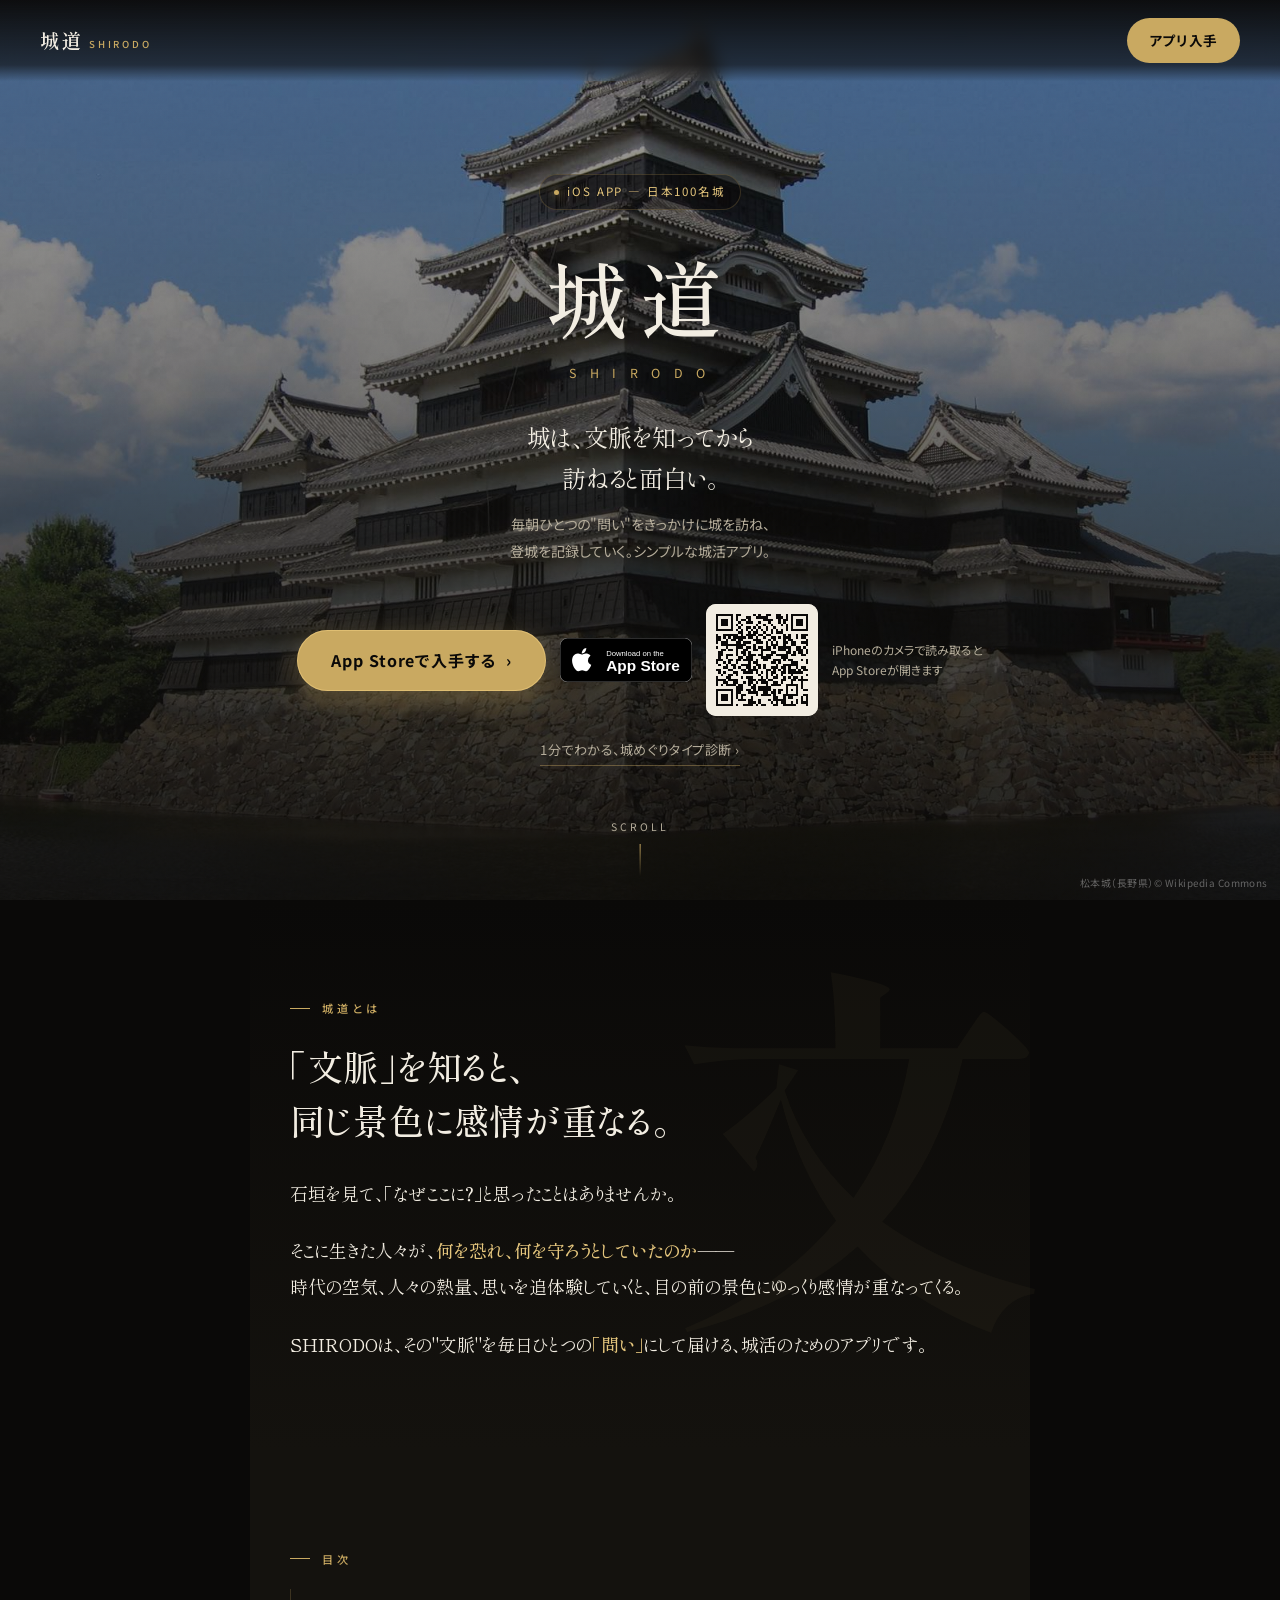
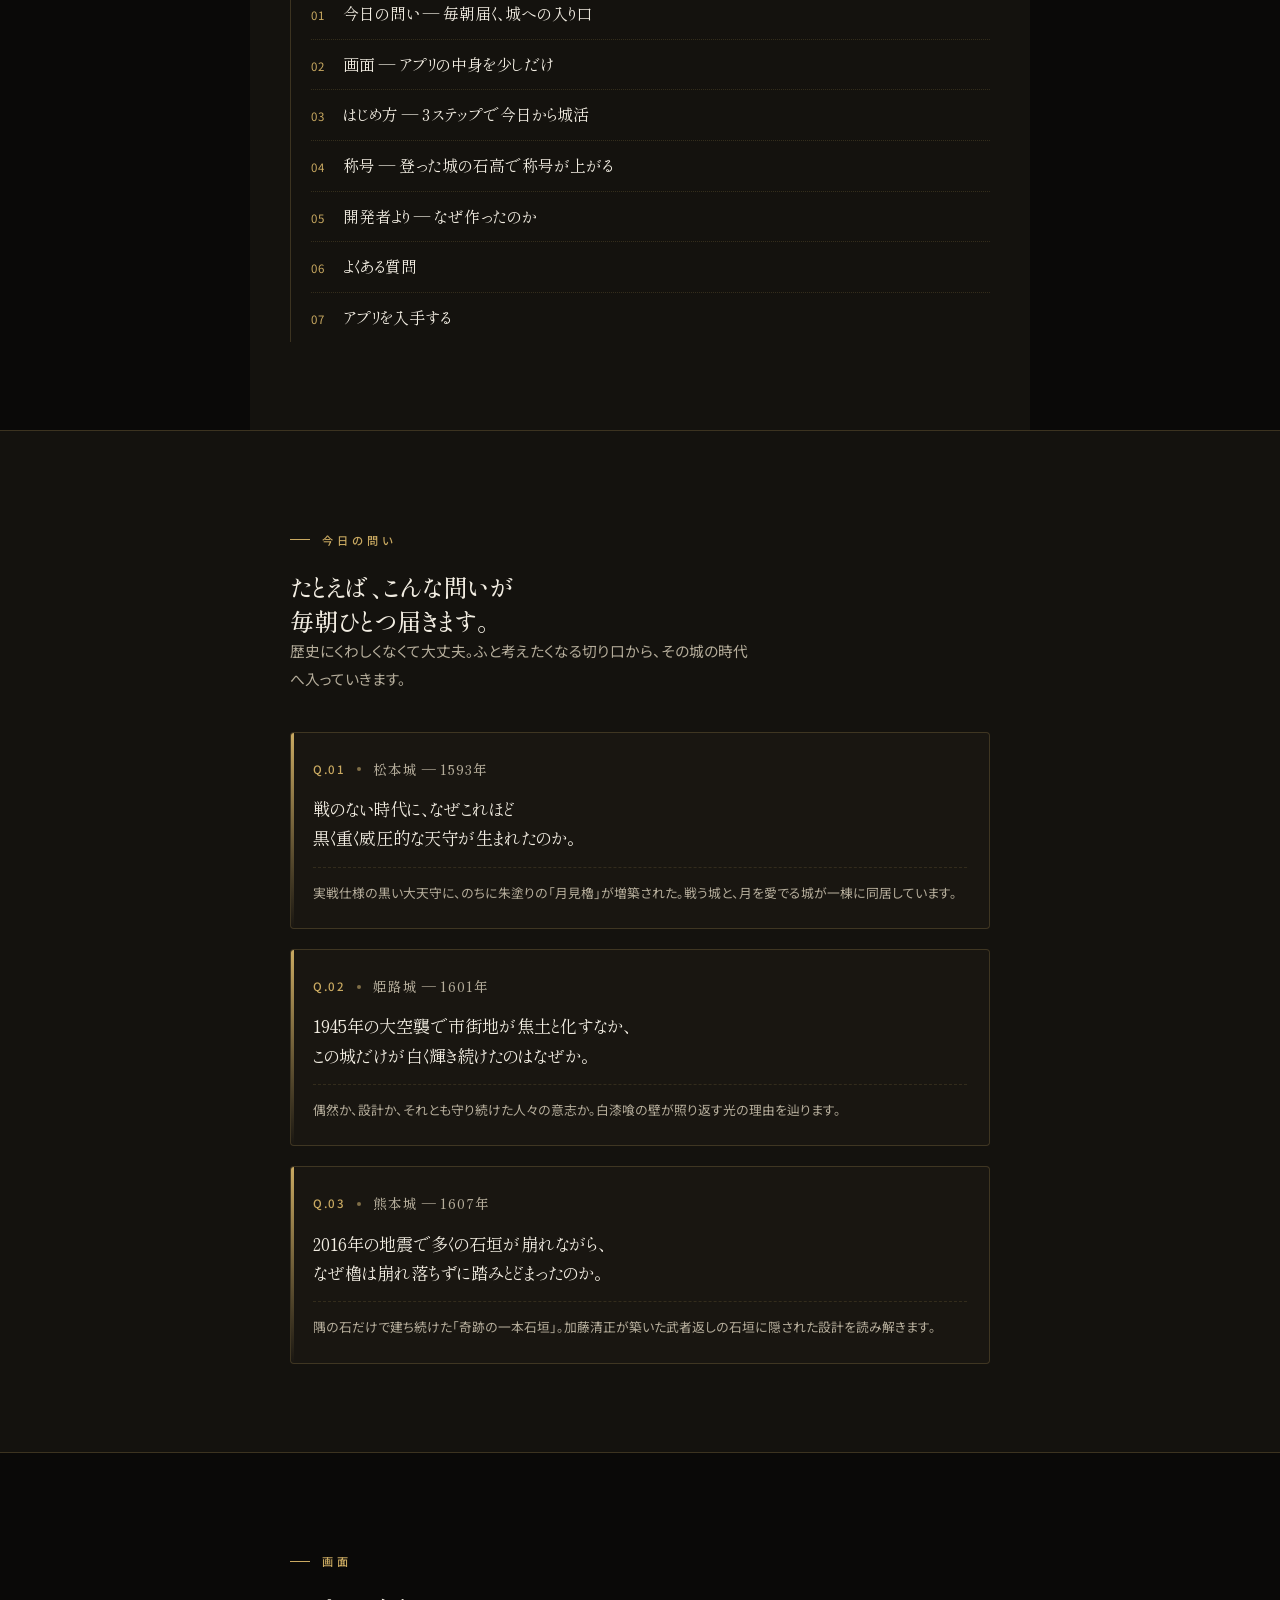
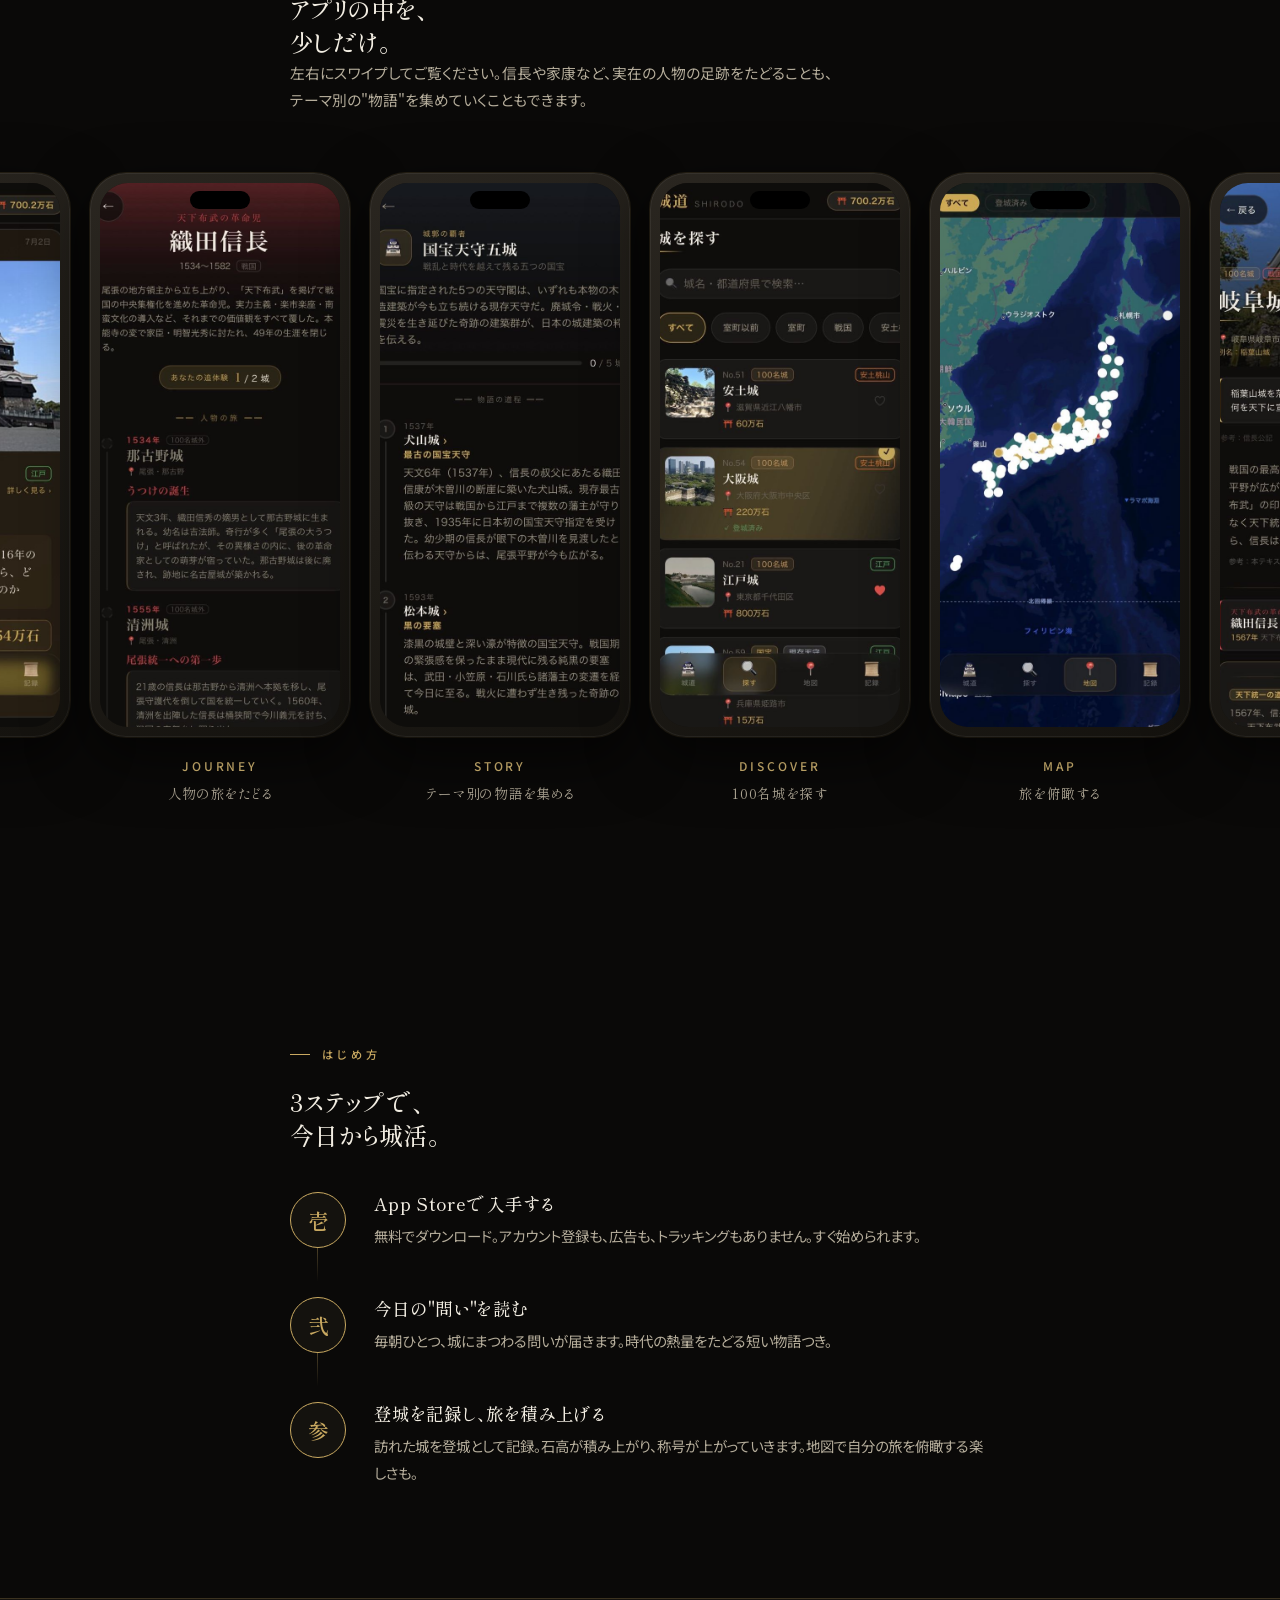
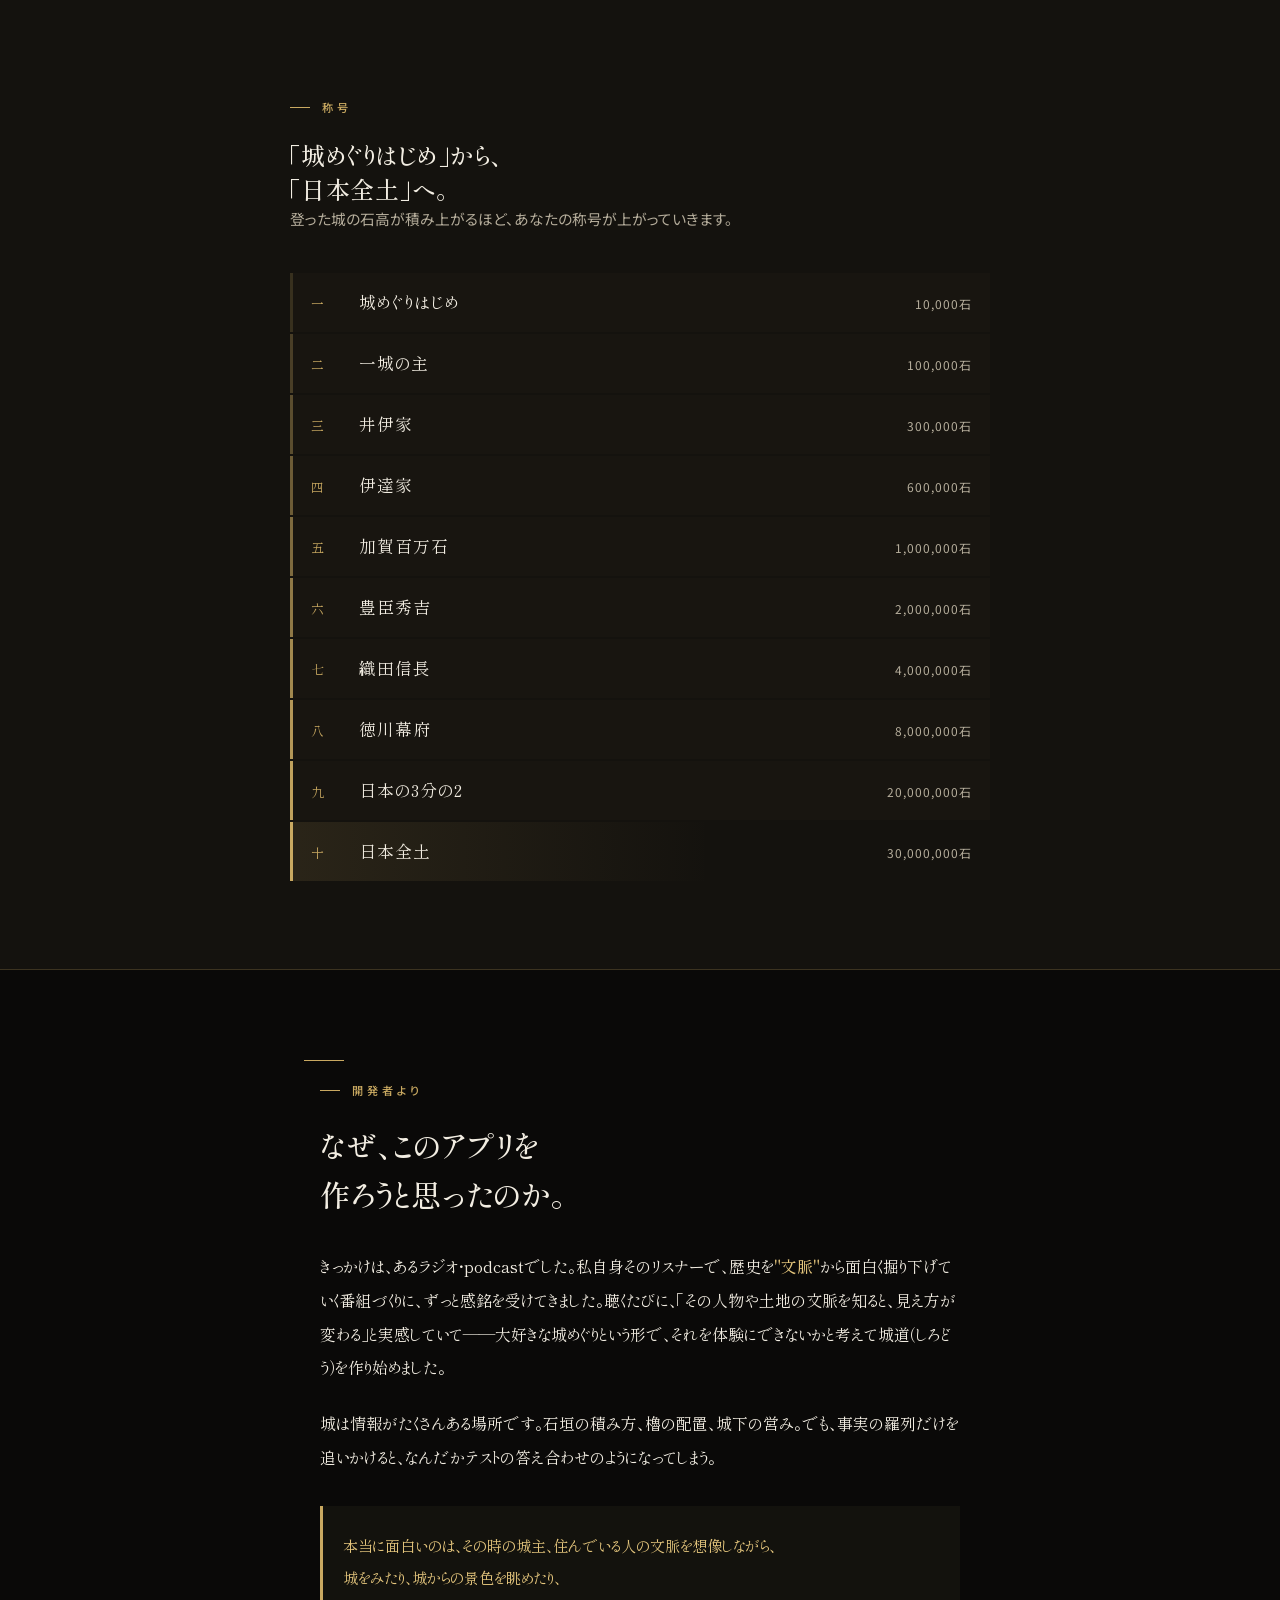
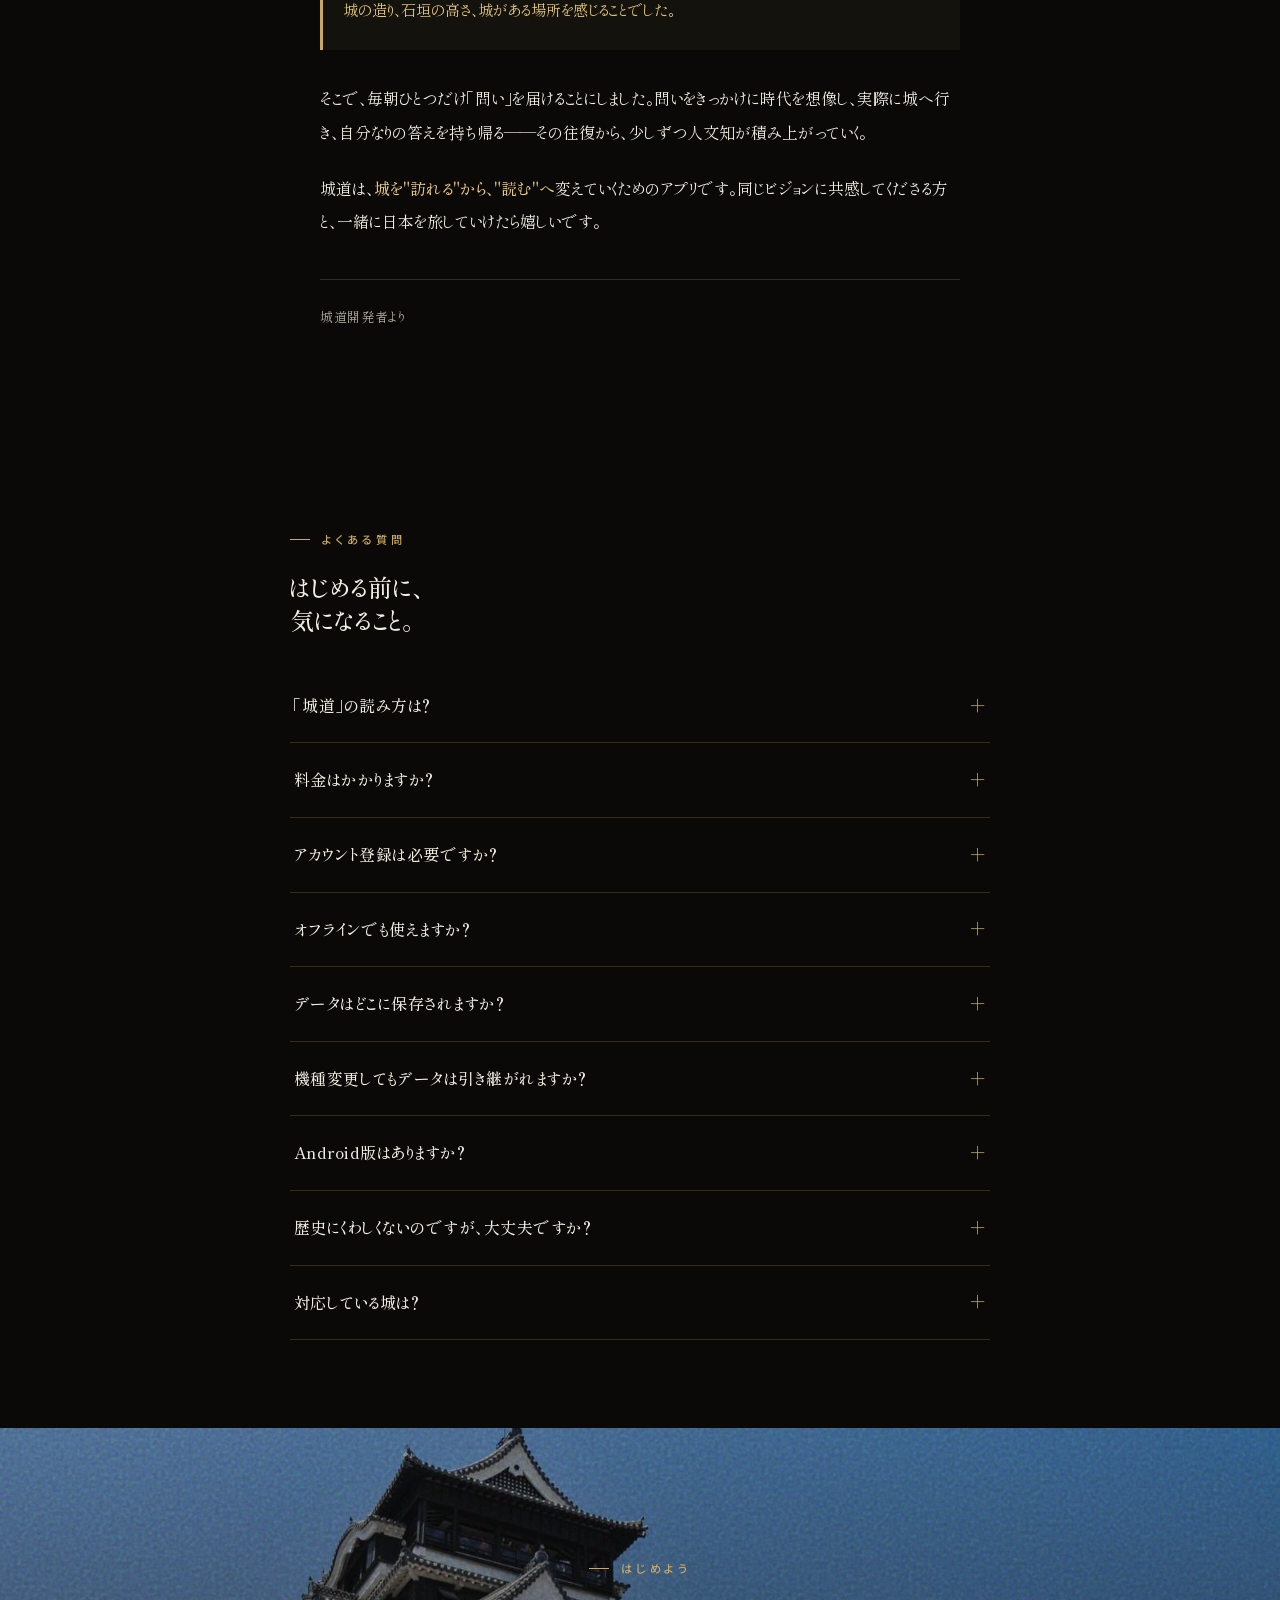
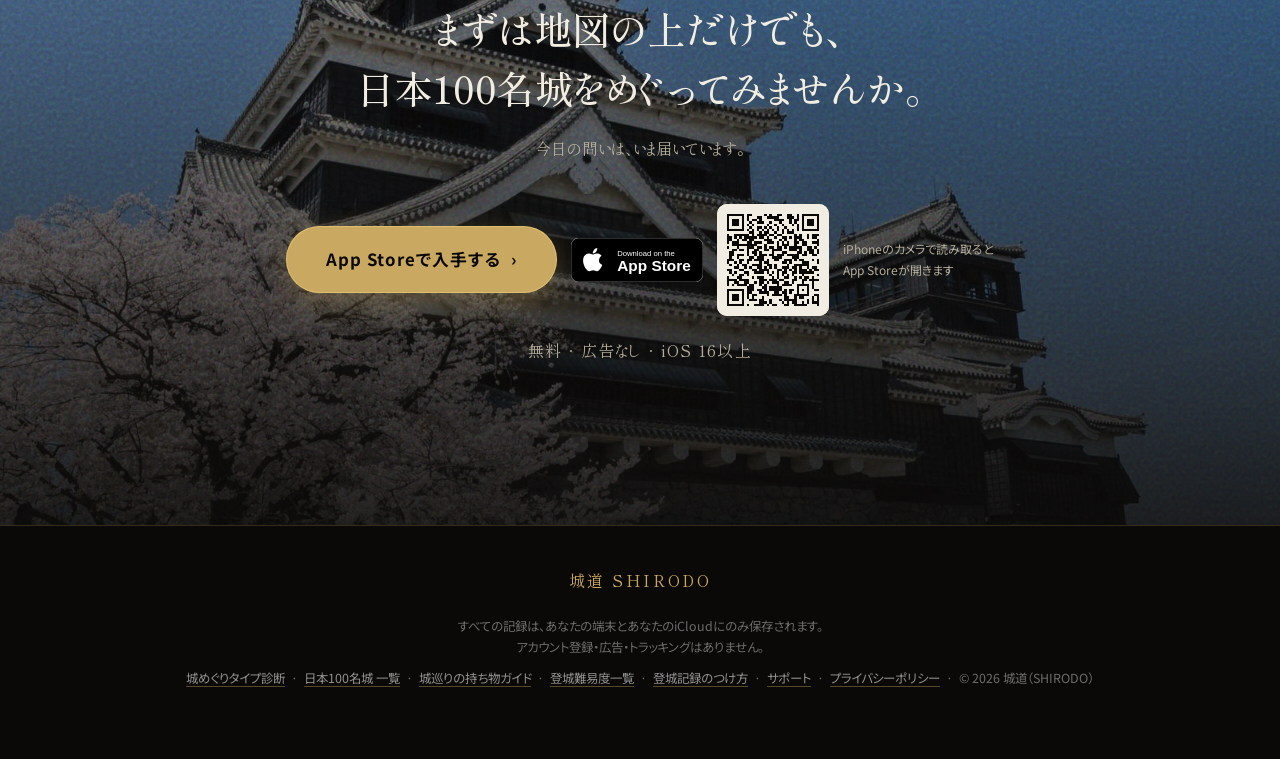
==== commit ee3bf54e: "copy: ヘッダーの入手ボタンを全ページ「アプリ入手」に統一 診断ページだけ「アプリ入手」、他の7ページは「入手」とずれていた。 ヘッダーは各ページに直書きのため、診断ページ新設時に書き起こした際に" ====
--- a/index.html
+++ b/index.html
@@ -938,7 +938,7 @@
 <!-- ============= NAV ============= -->
 <nav class="nav">
   <div class="nav-brand">城道<small>SHIRODO</small></div>
-  <a class="nav-cta" href="https://apps.apple.com/app/id6781983836">入手</a>
+  <a class="nav-cta" href="https://apps.apple.com/app/id6781983836">アプリ入手</a>
 </nav>
 
 <!-- ============= HERO ============= -->
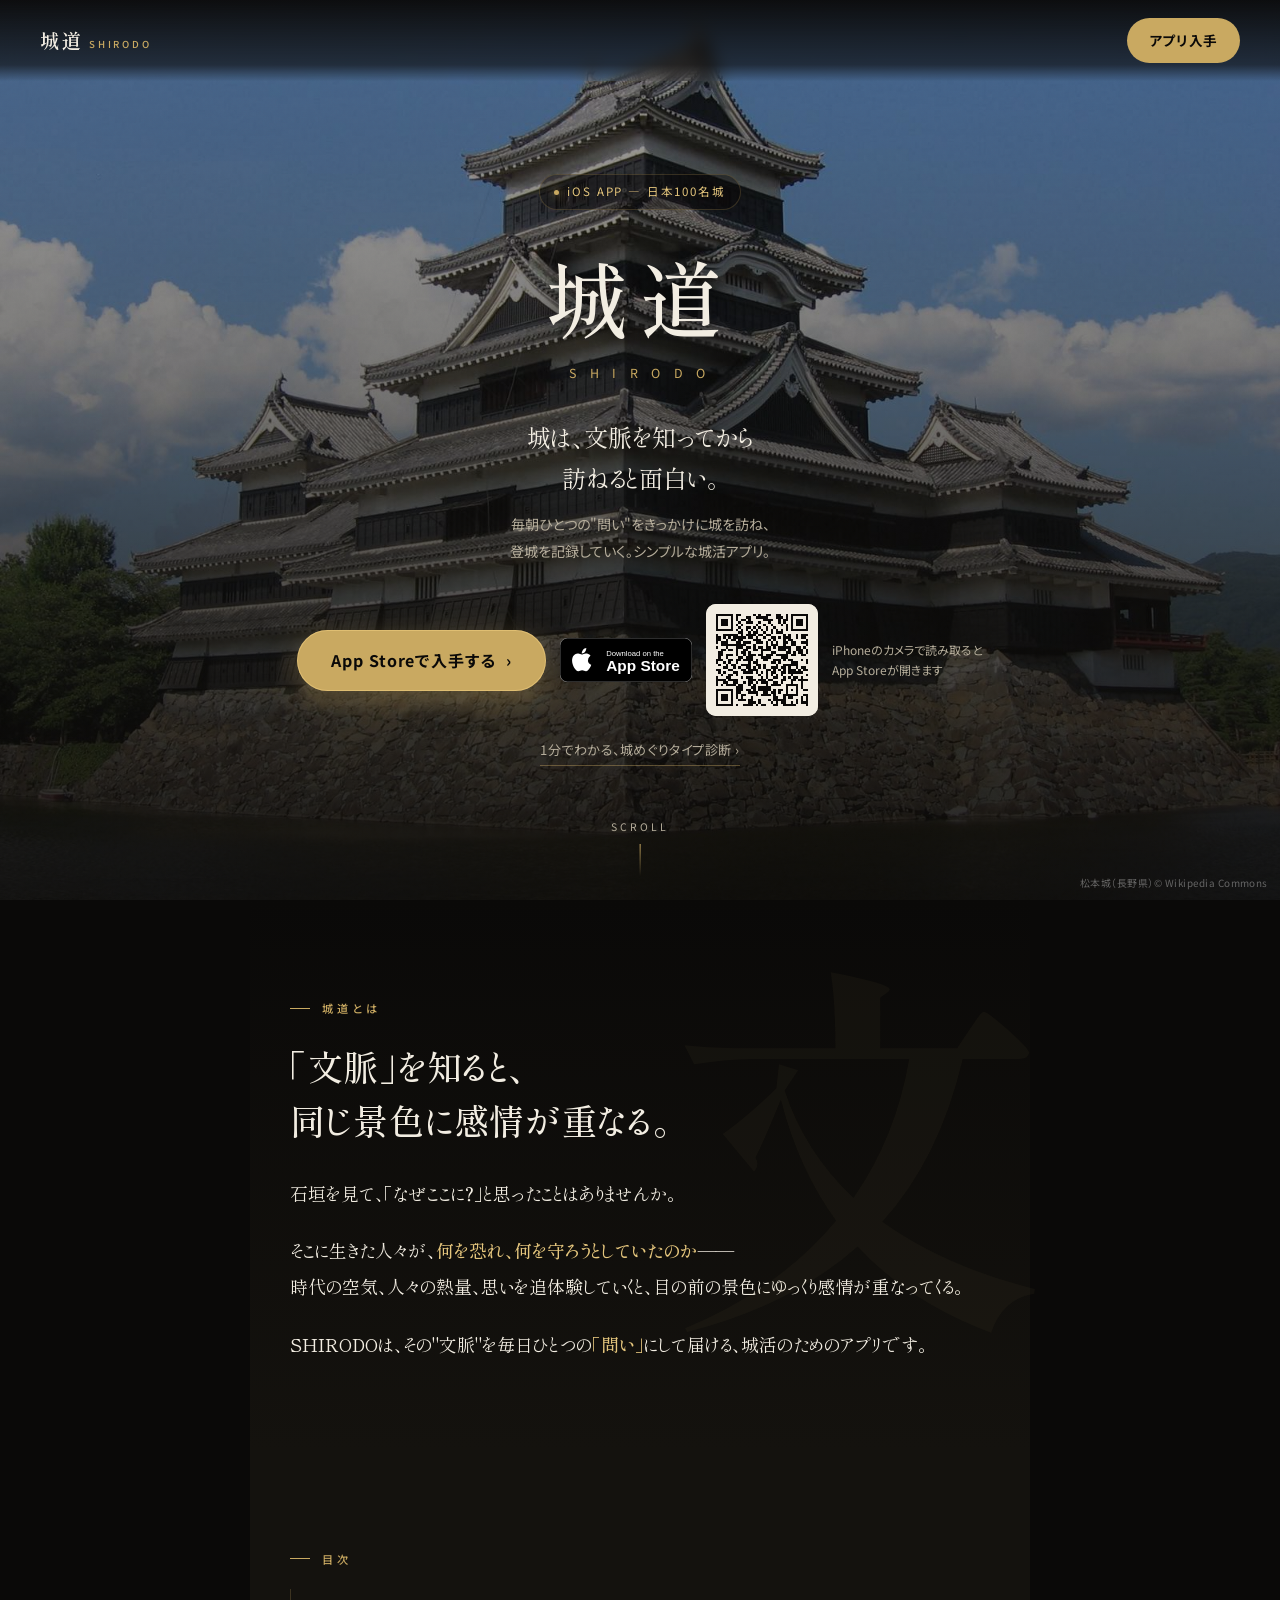
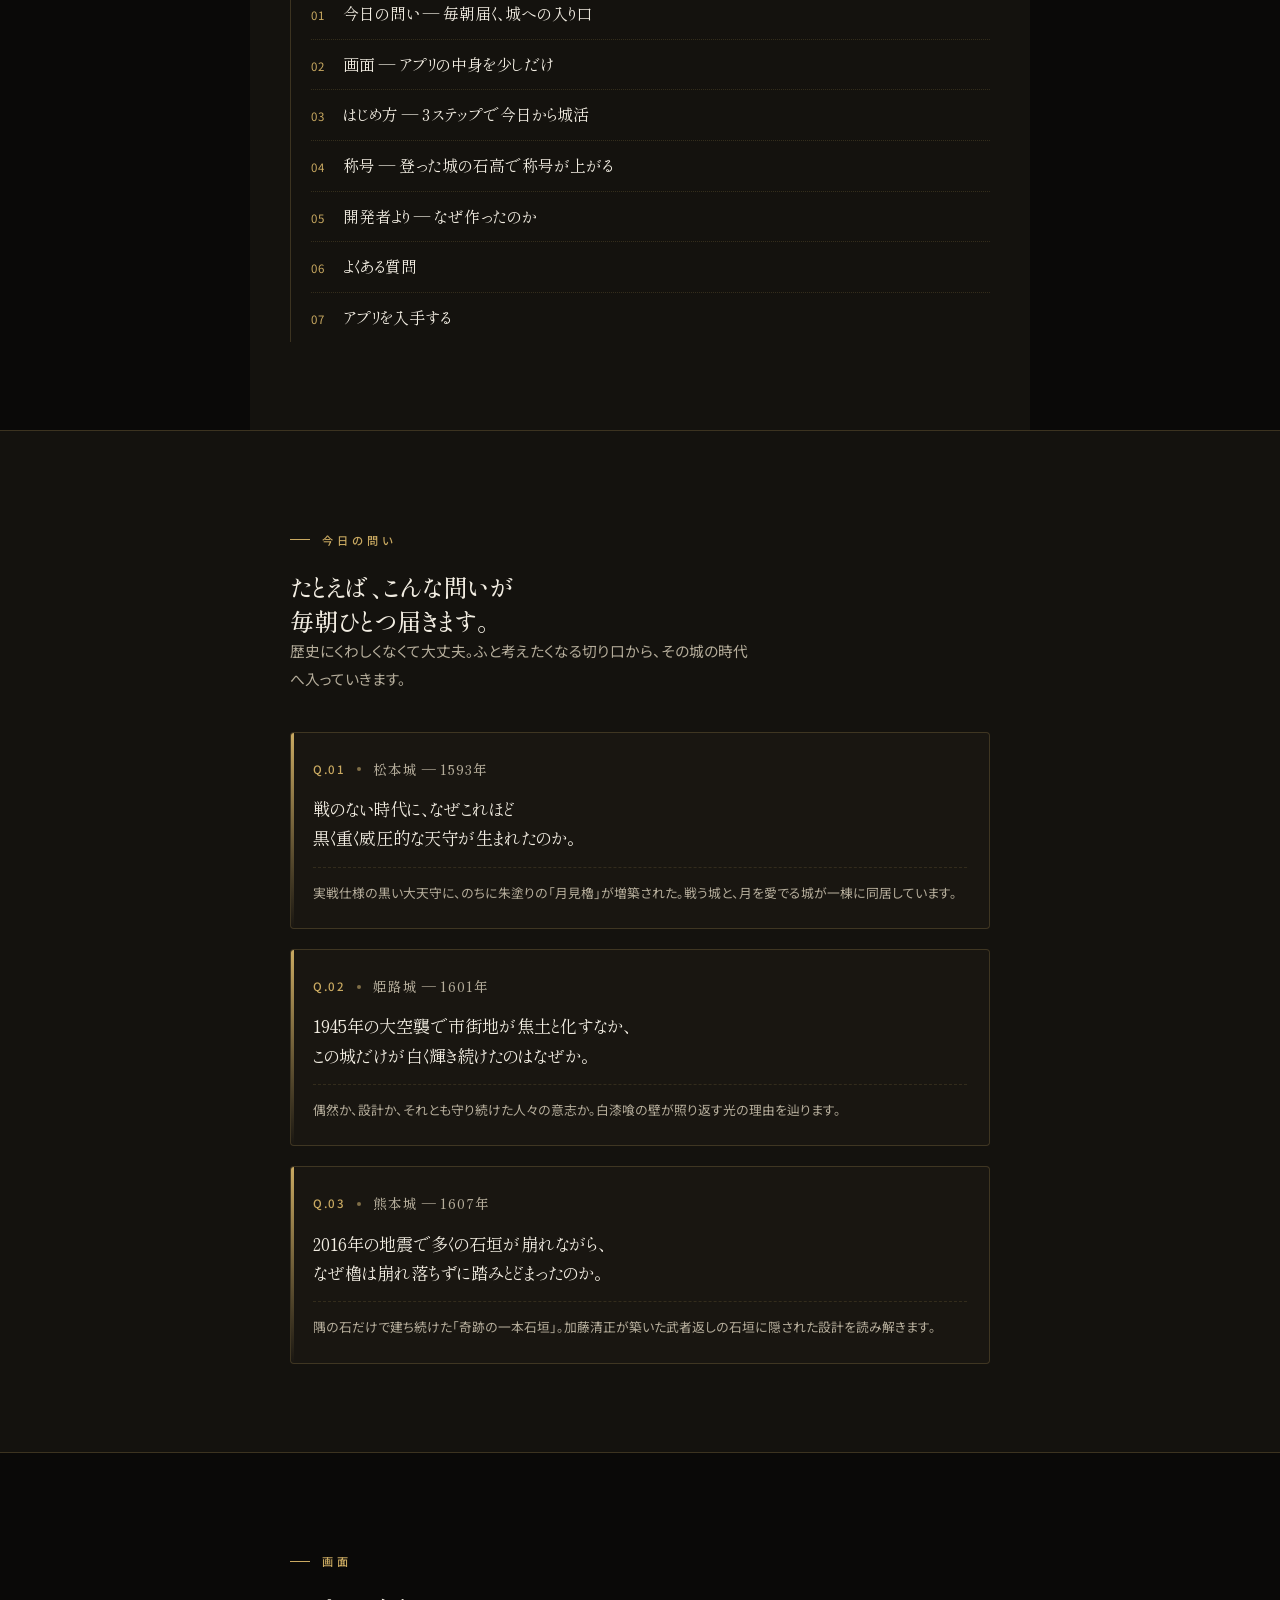
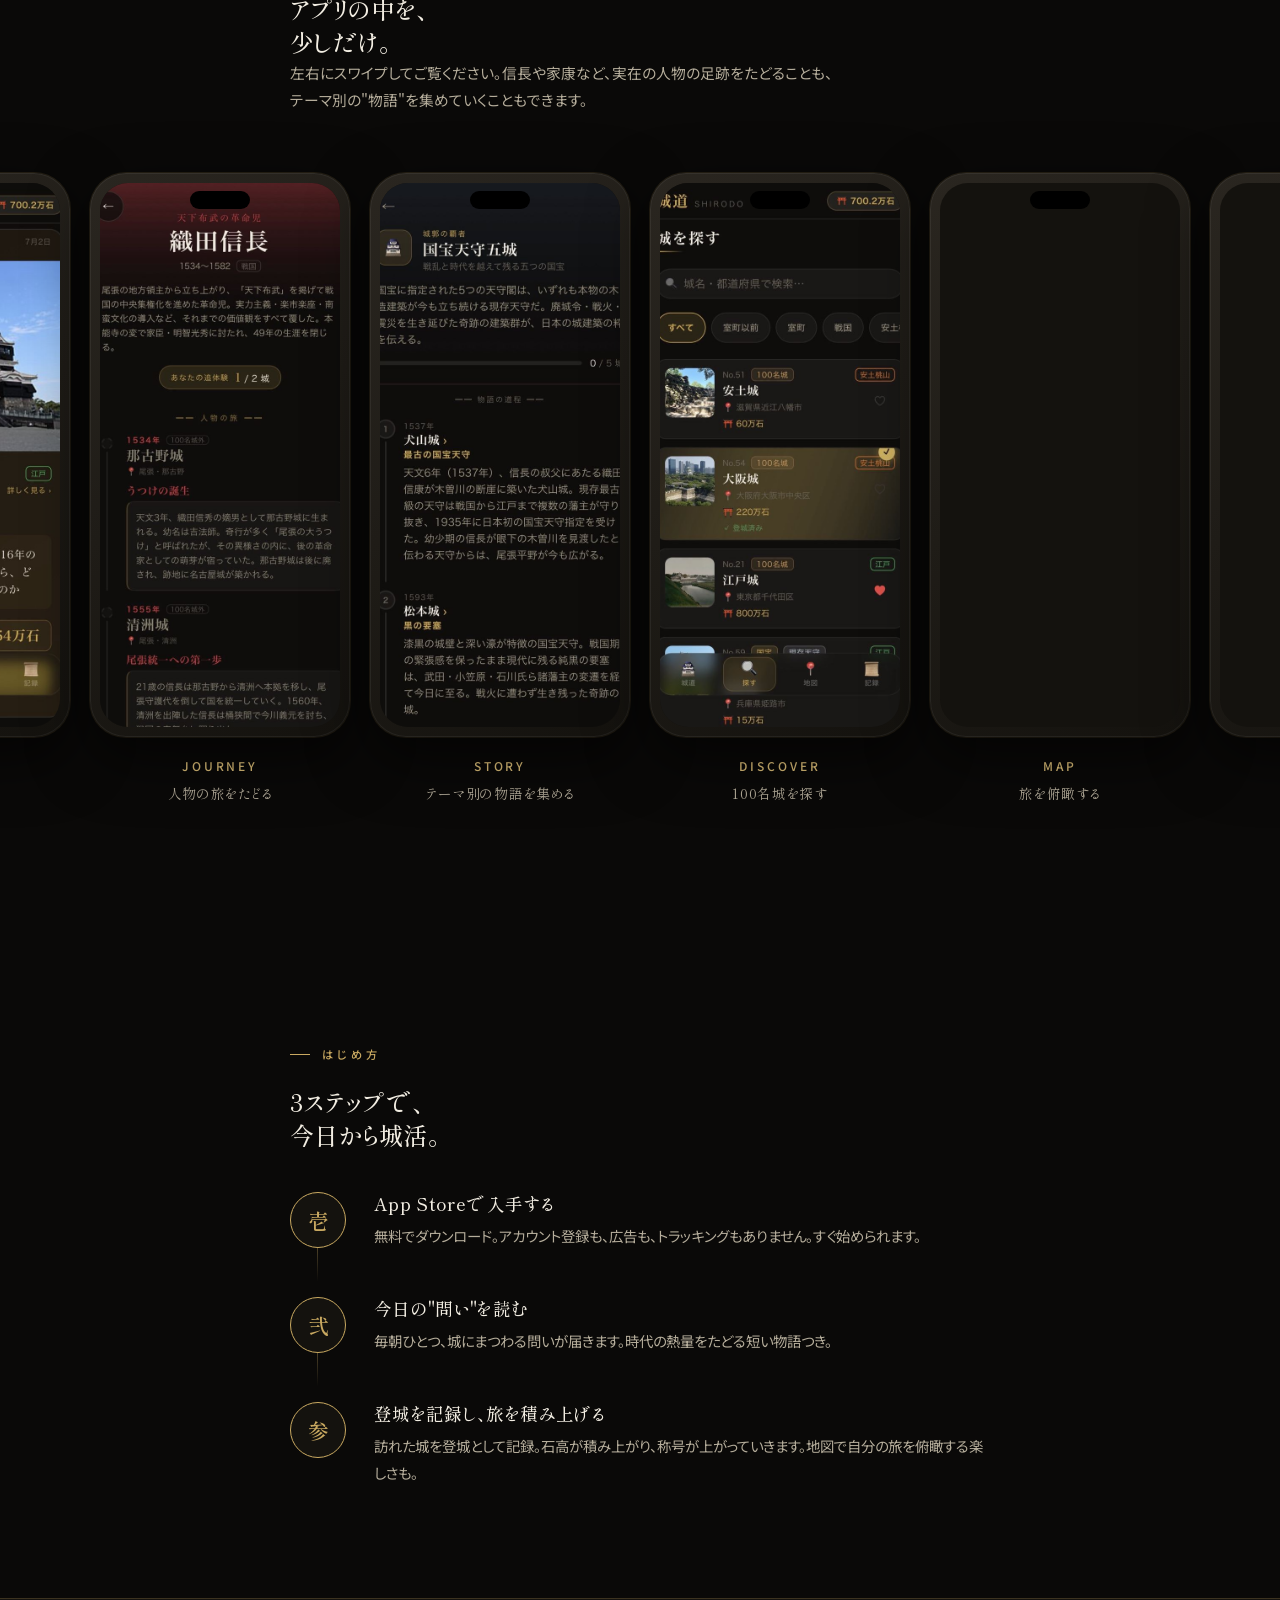
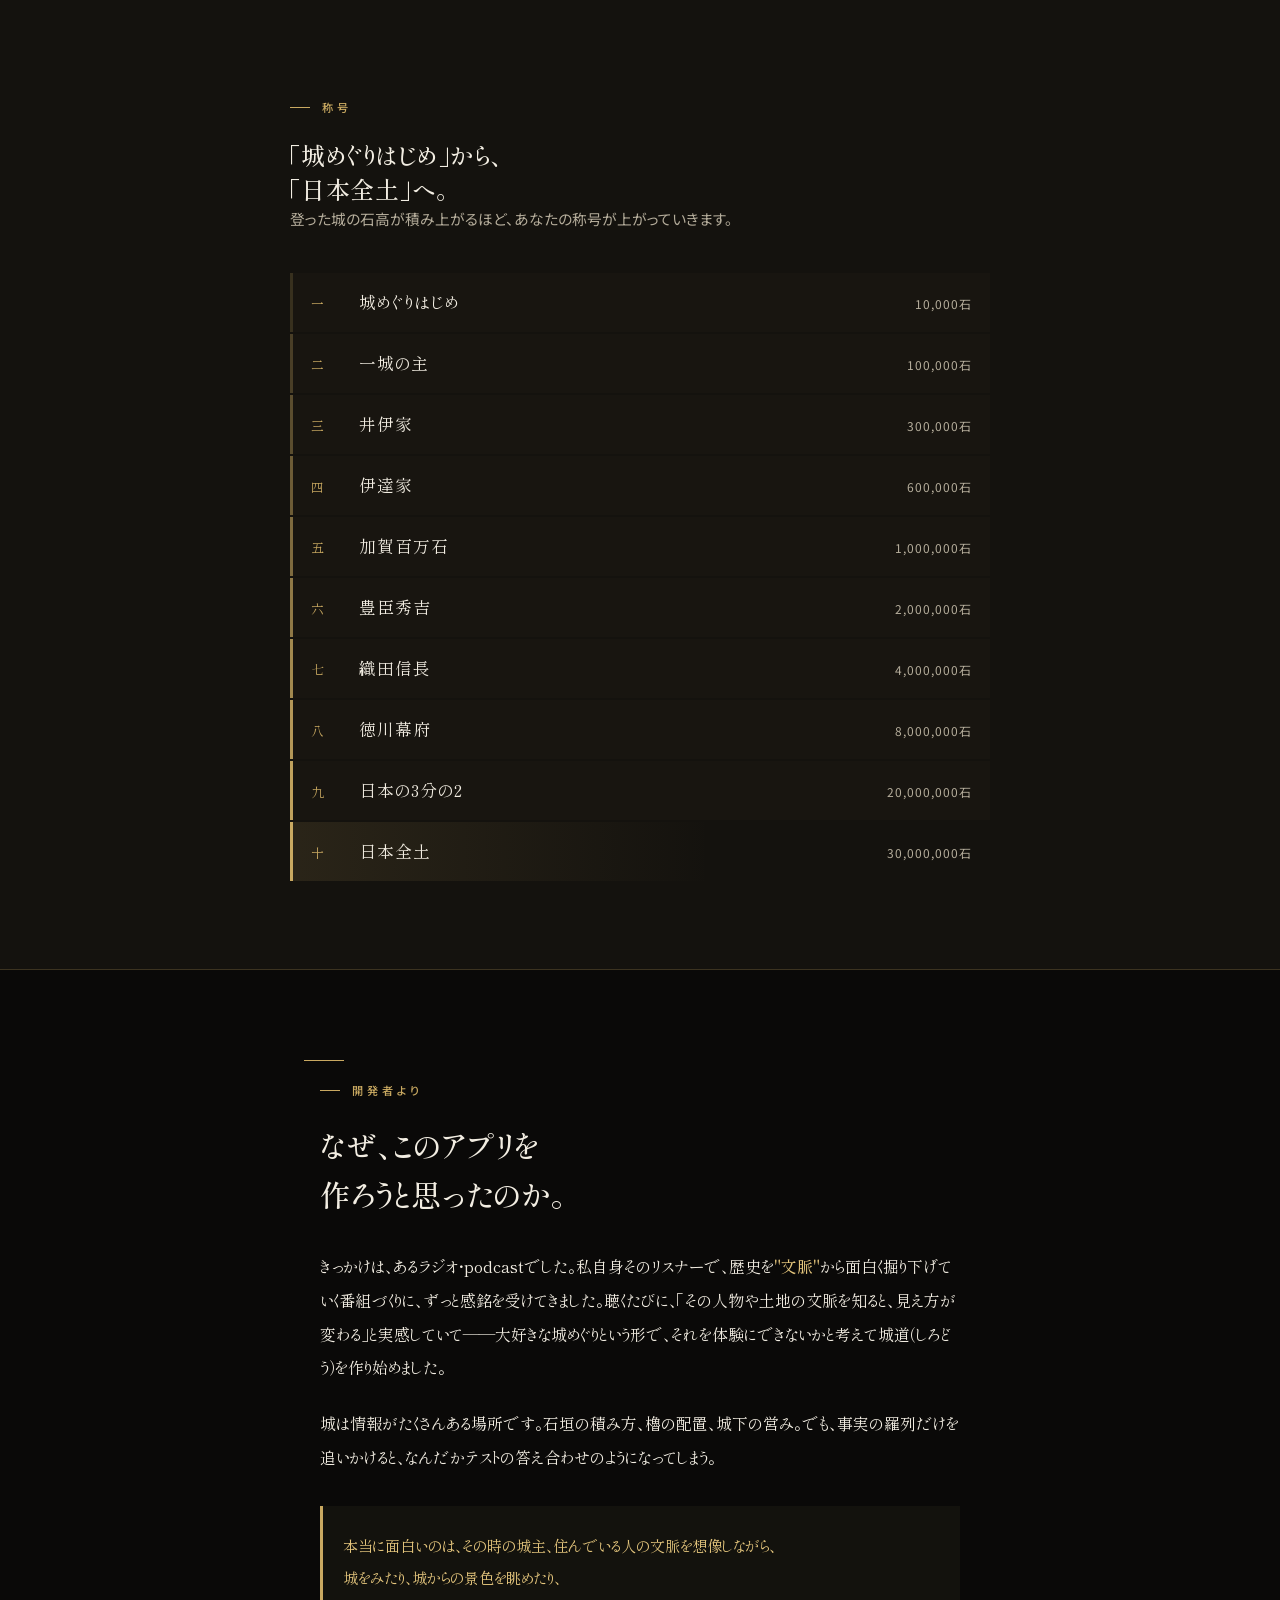
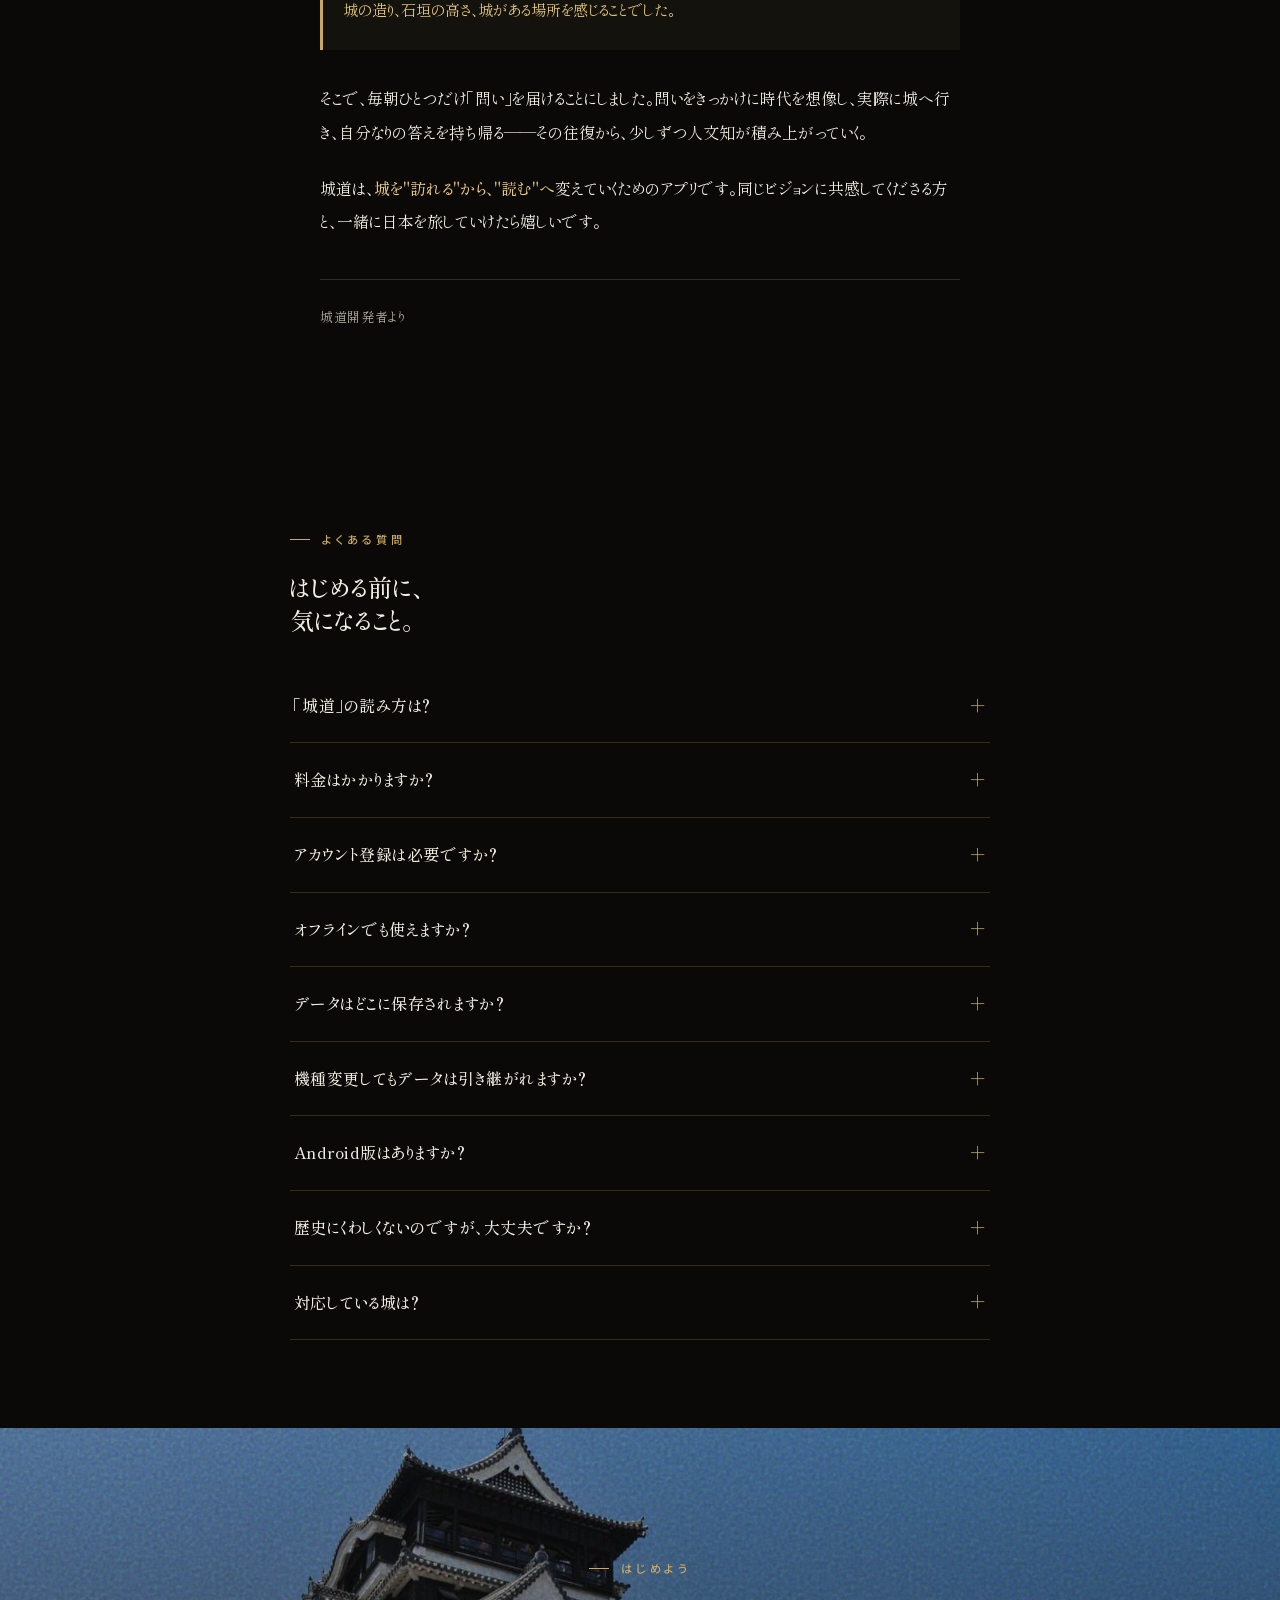
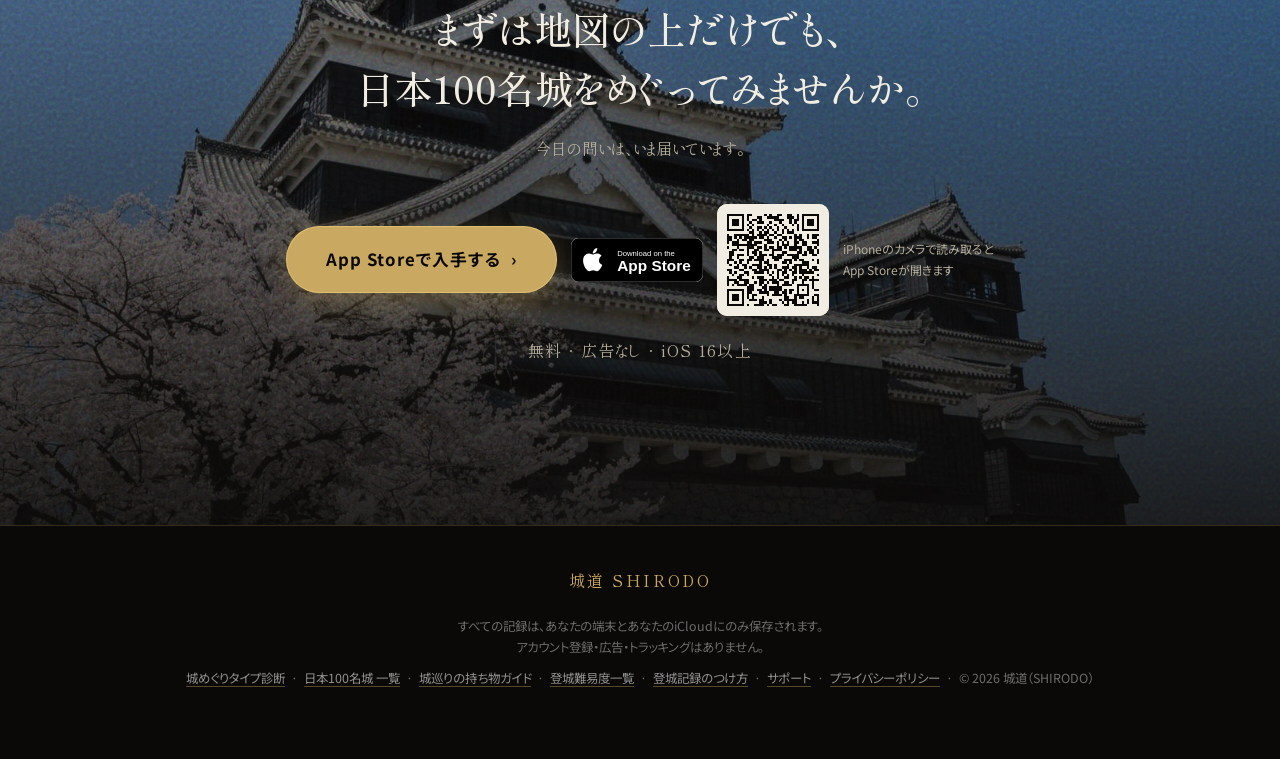
==== commit 30675734: "refactor(shared): ヘッダー・フッター・head共通タグ・共通スクリプトを共通部品化 ヘッダーやフッターは8ページに直書きで、実際にズレが起きていた。 - 難易度ガイド（8/30公開）" ====
--- a/index.html
+++ b/index.html
@@ -6,7 +6,6 @@
 <title>城道（しろどう / SHIRODO）— 城めぐり記録アプリ｜文脈で城をめぐる</title>
 <meta name="description" content="城は、文脈を知ってから訪ねると面白い。毎朝ひとつの「問い」をきっかけに城を訪ね、登城を記録していく城めぐり記録アプリ。城道（しろどう／SHIRODO）で、日本100名城をめぐる。">
 <meta name="robots" content="index, follow">
-<meta name="apple-itunes-app" content="app-id=6781983836">
 <link rel="canonical" href="https://shirodo.com/">
 <meta property="og:title" content="城道（SHIRODO）— 文脈で城をめぐる城めぐり記録アプリ">
 <meta property="og:description" content="城は、文脈を知ってから訪ねると面白い。毎朝ひとつの「問い」をきっかけに城を訪ね、登城を記録していく城めぐり記録アプリ。">
@@ -22,7 +21,6 @@
 <meta name="twitter:title" content="城道（SHIRODO）— 文脈で城をめぐる城めぐり記録アプリ">
 <meta name="twitter:description" content="城は、文脈を知ってから訪ねると面白い。毎朝ひとつの「問い」をきっかけに城を訪ね、登城を記録していく城めぐり記録アプリ。">
 <meta name="twitter:image" content="https://shirodo.com/assets/matsumoto-castle.jpg">
-<link rel="icon" href="data:image/svg+xml,<svg xmlns=%22http://www.w3.org/2000/svg%22 viewBox=%220 0 100 100%22><text y=%22.9em%22 font-size=%2290%22>🏯</text></svg>">
 <script type="application/ld+json">
 {
   "@context": "https://schema.org",
@@ -183,9 +181,14 @@
 </script>
 
 <link rel="preload" as="image" href="assets/matsumoto-castle.jpg" fetchpriority="high">
+
+<!-- shared:head -->
+<meta name="apple-itunes-app" content="app-id=6781983836">
+<link rel="icon" href="data:image/svg+xml,<svg xmlns=%22http://www.w3.org/2000/svg%22 viewBox=%220 0 100 100%22><text y=%22.9em%22 font-size=%2290%22>🏯</text></svg>">
 <link rel="preconnect" href="https://fonts.googleapis.com">
 <link rel="preconnect" href="https://fonts.gstatic.com" crossorigin>
 <link rel="stylesheet" href="https://fonts.googleapis.com/css2?family=Noto+Serif+JP:wght@400;500;600;700&family=Noto+Sans+JP:wght@400;500;700&family=Shippori+Mincho:wght@500;600;700&display=swap">
+<!-- /shared:head -->
 
 <style>
   /* =========================================================
@@ -930,16 +933,20 @@
     .phone { flex: 0 0 260px; }
   }
 </style>
+<!-- shared:scripts -->
 <script defer src="/assets/analytics.js"></script>
 <script defer src="/assets/appstore-qr.js"></script>
+<!-- /shared:scripts -->
 </head>
 <body>
 
 <!-- ============= NAV ============= -->
+<!-- shared:nav -->
 <nav class="nav">
   <div class="nav-brand">城道<small>SHIRODO</small></div>
   <a class="nav-cta" href="https://apps.apple.com/app/id6781983836">アプリ入手</a>
 </nav>
+<!-- /shared:nav -->
 
 <!-- ============= HERO ============= -->
 <header class="hero">
@@ -1326,6 +1333,7 @@
 </section>
 
 <!-- ============= FOOTER ============= -->
+<!-- shared:footer -->
 <footer>
   <span class="footer-brand">城道 SHIRODO</span>
   <p>すべての記録は、あなたの端末とあなたのiCloudにのみ保存されます。<br>アカウント登録・広告・トラッキングはありません。</p>
@@ -1335,10 +1343,12 @@
     &nbsp;·&nbsp; <a href="/guide/mochimono/">城巡りの持ち物ガイド</a>
     &nbsp;·&nbsp; <a href="/guide/level/">登城難易度一覧</a>
     &nbsp;·&nbsp; <a href="/guide/kiroku/">登城記録のつけ方</a>
-    &nbsp;·&nbsp; <a href="/support/">サポート</a> &nbsp;·&nbsp; <a href="/privacy/">プライバシーポリシー</a>
+    &nbsp;·&nbsp; <a href="/support/">サポート</a>
+    &nbsp;·&nbsp; <a href="/privacy/">プライバシーポリシー</a>
     &nbsp;·&nbsp; © 2026 城道（SHIRODO）
   </p>
 </footer>
+<!-- /shared:footer -->
 
 <script>
   // スクロール出現アニメーション
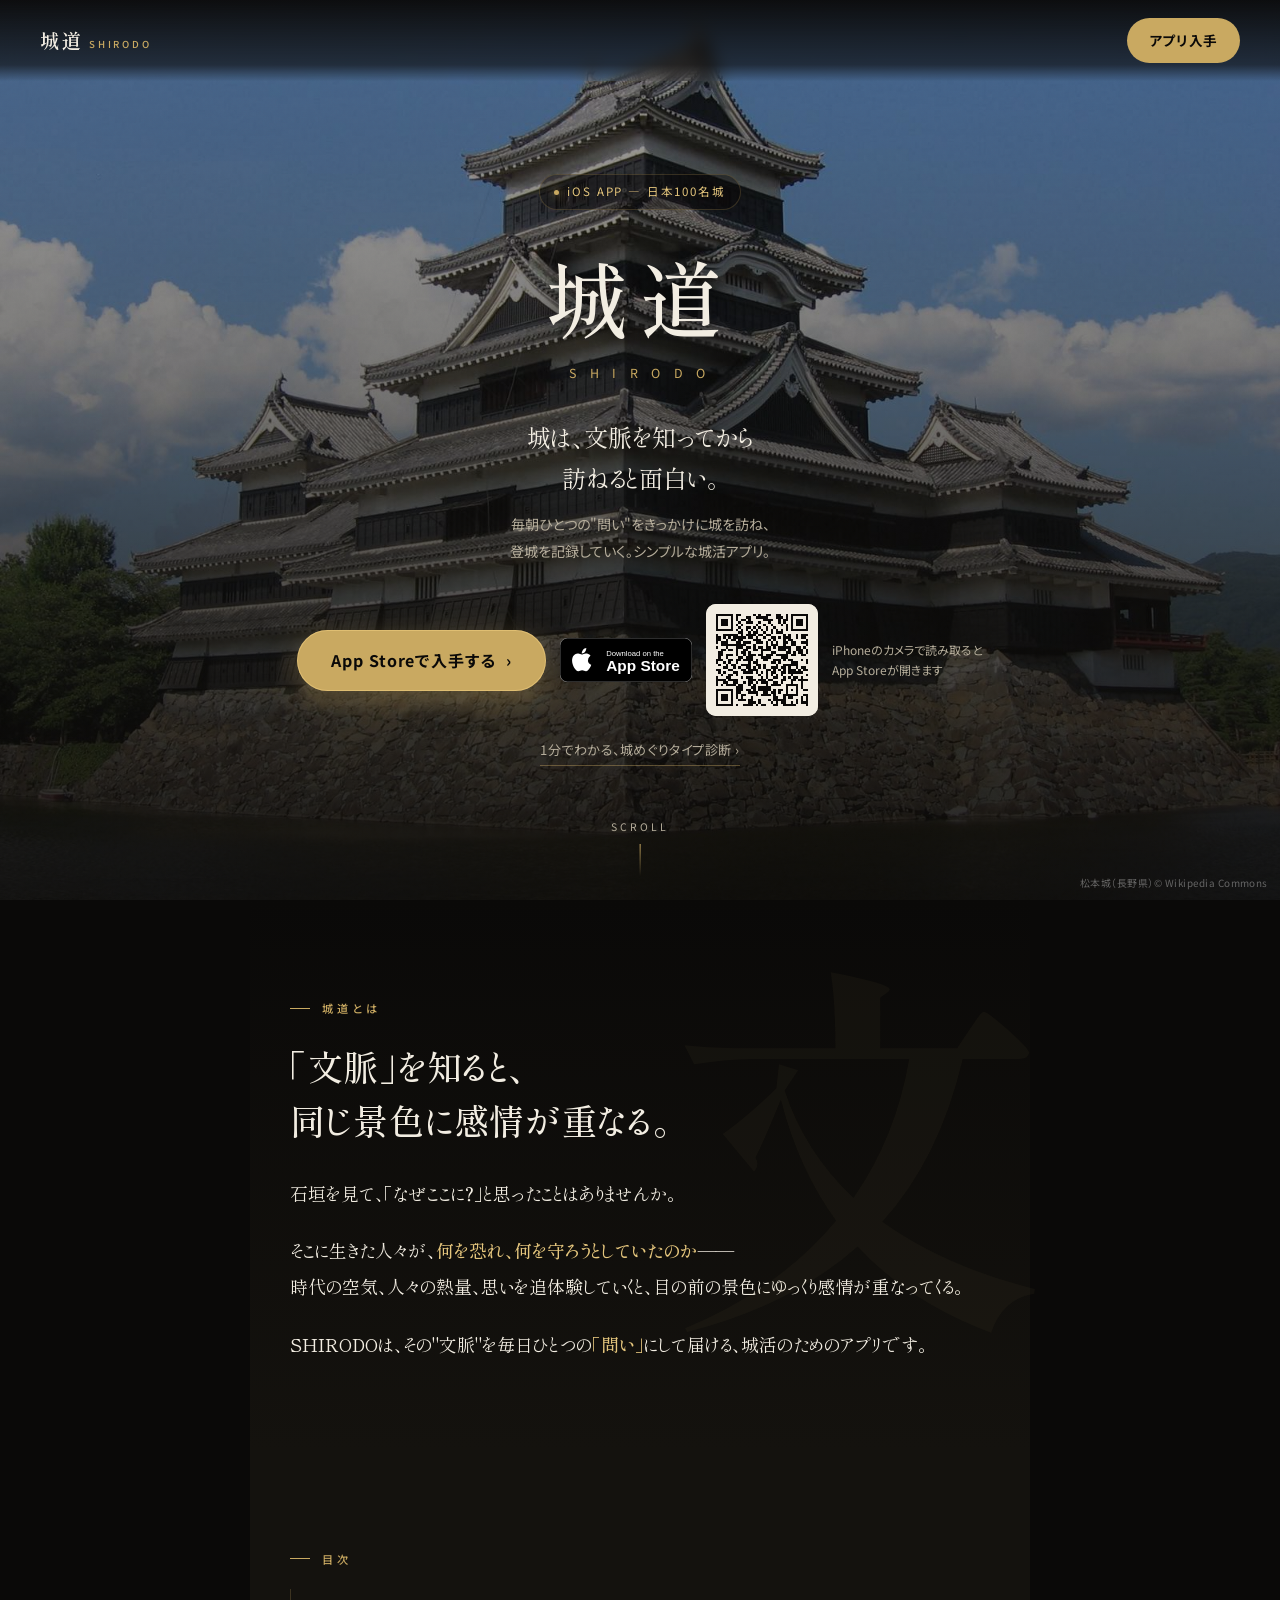
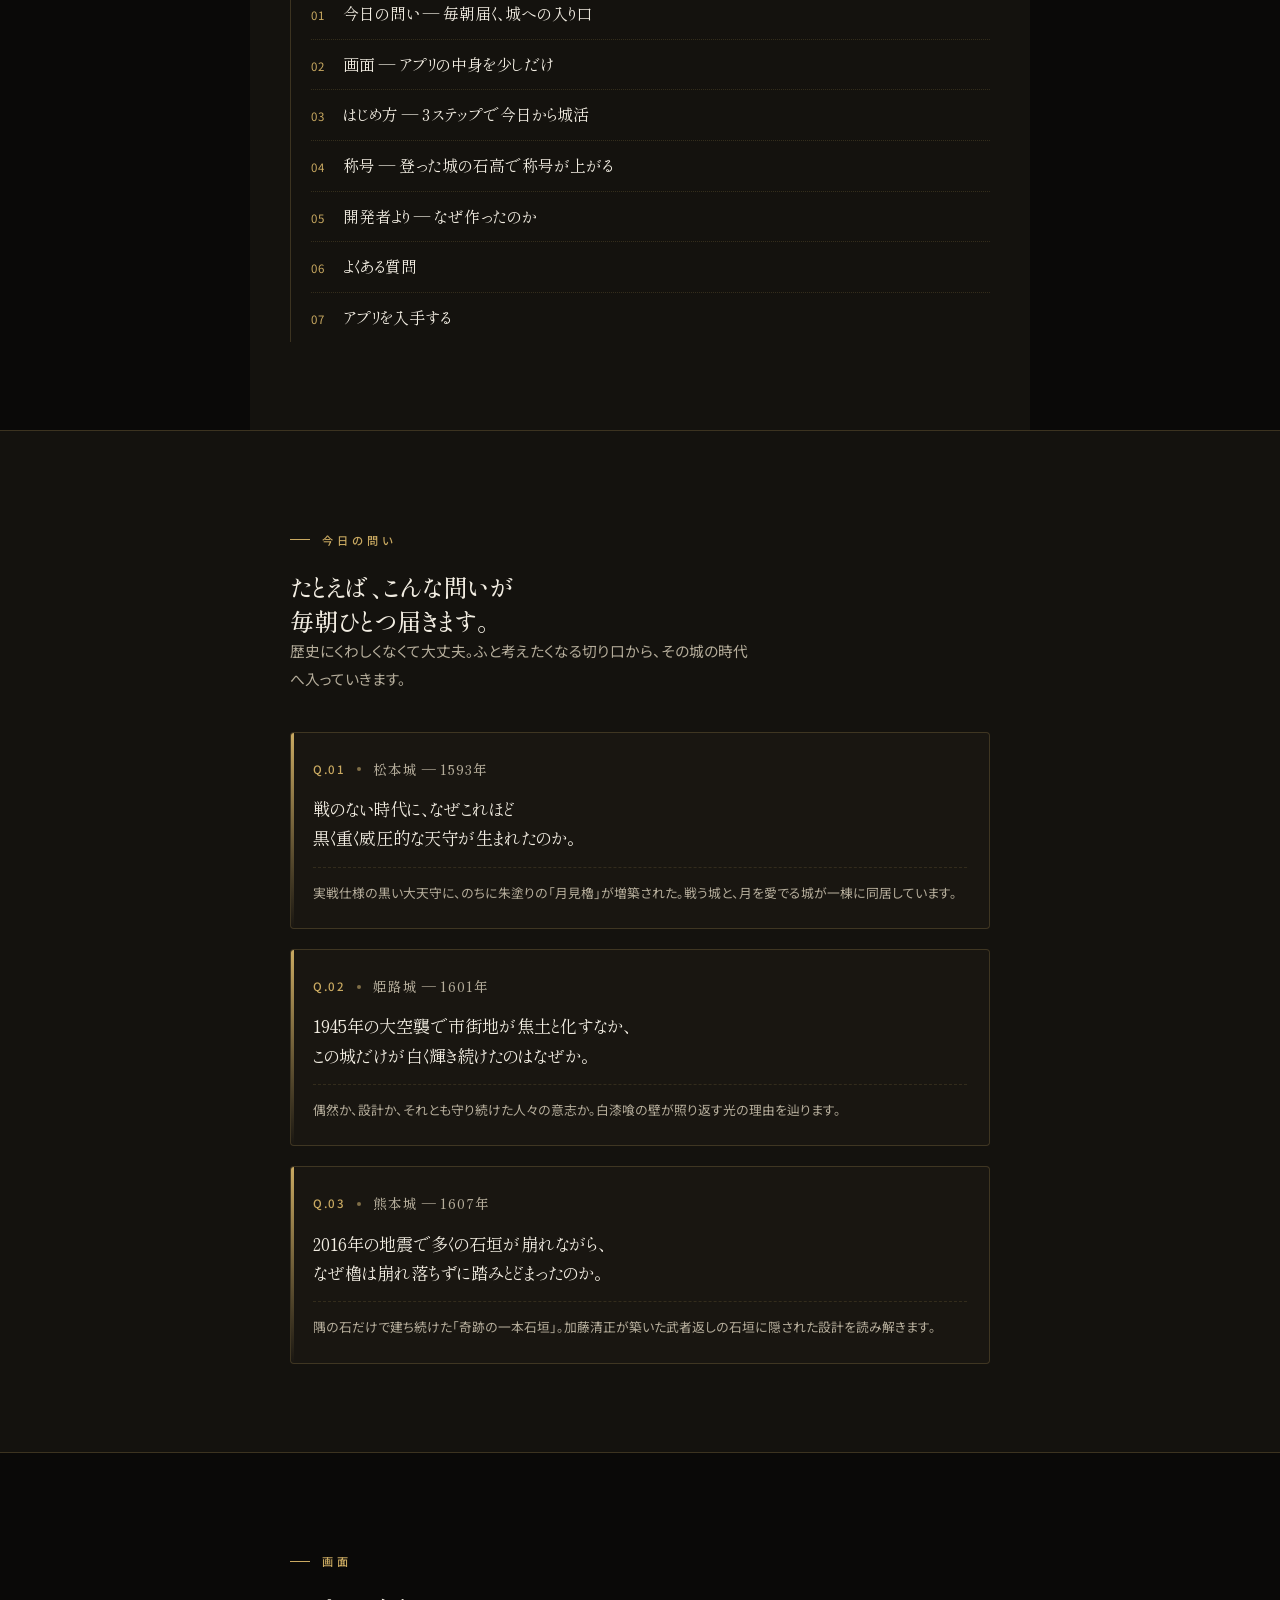
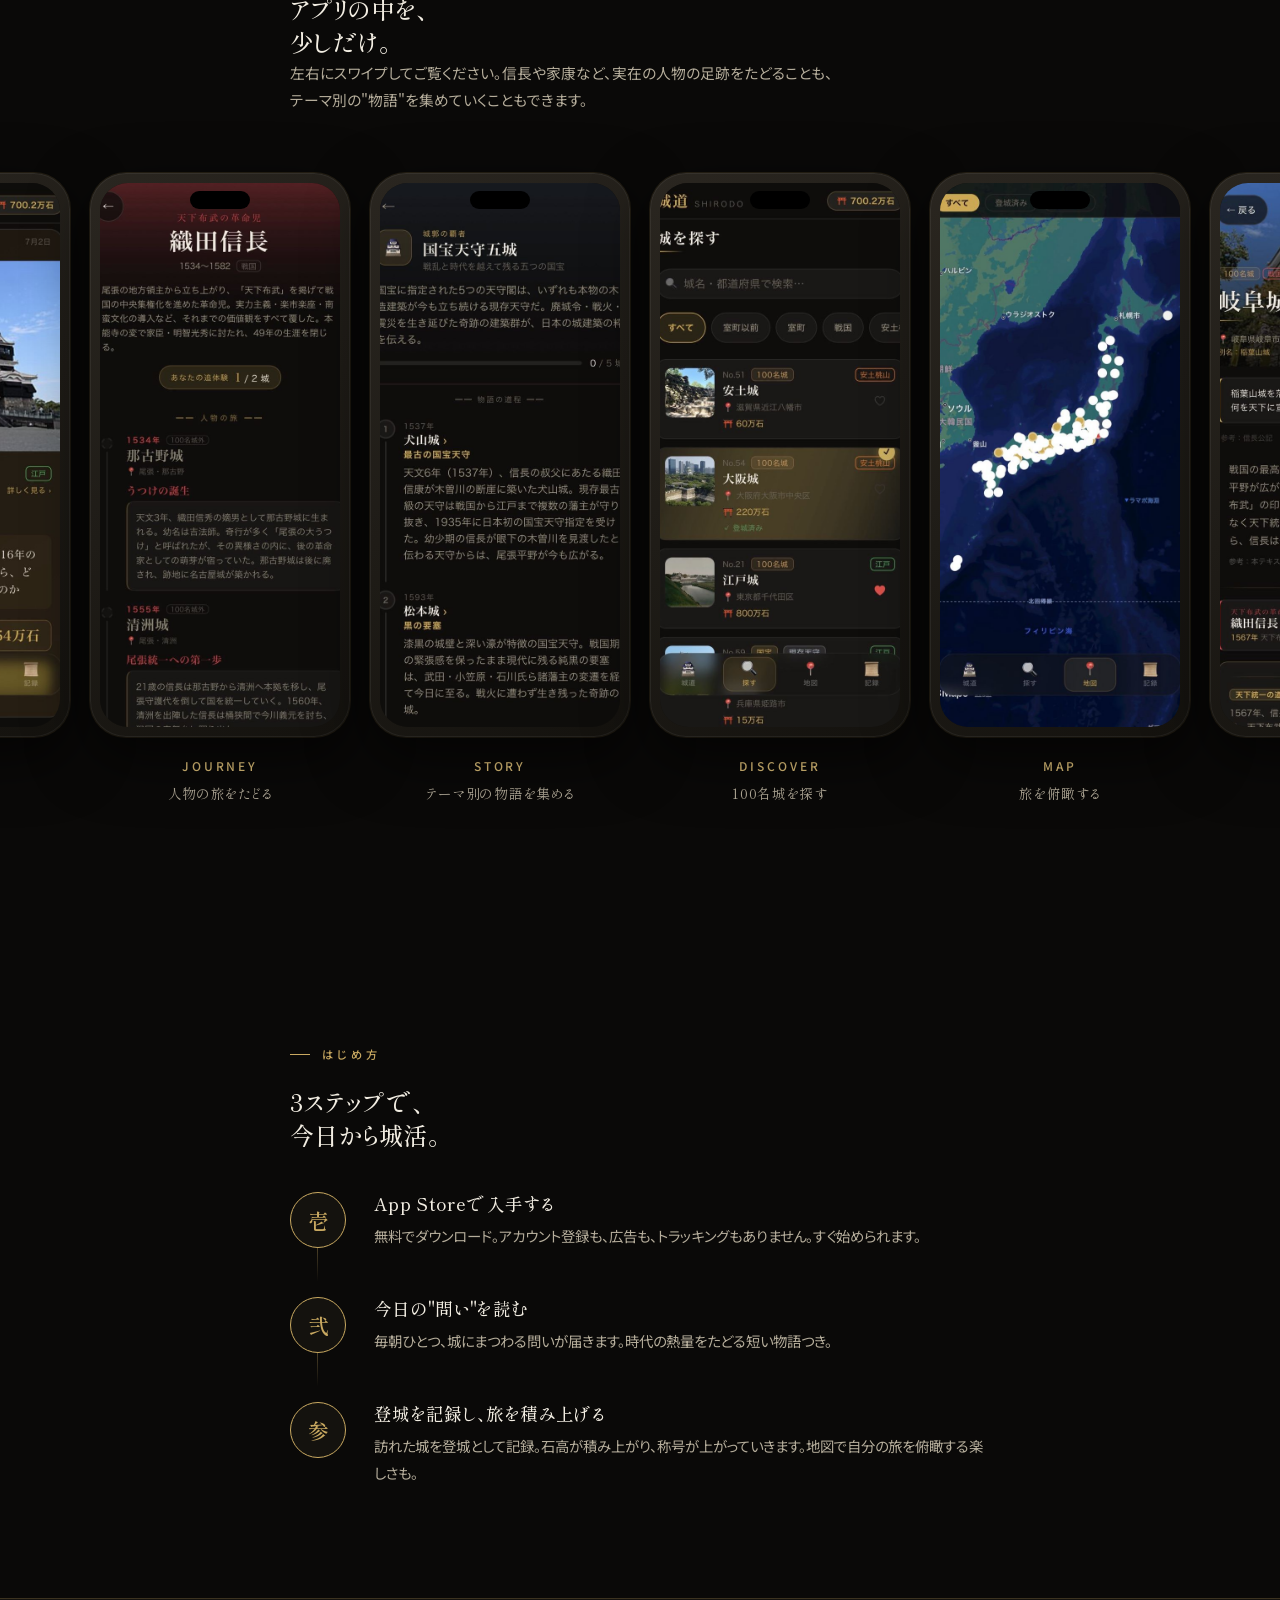
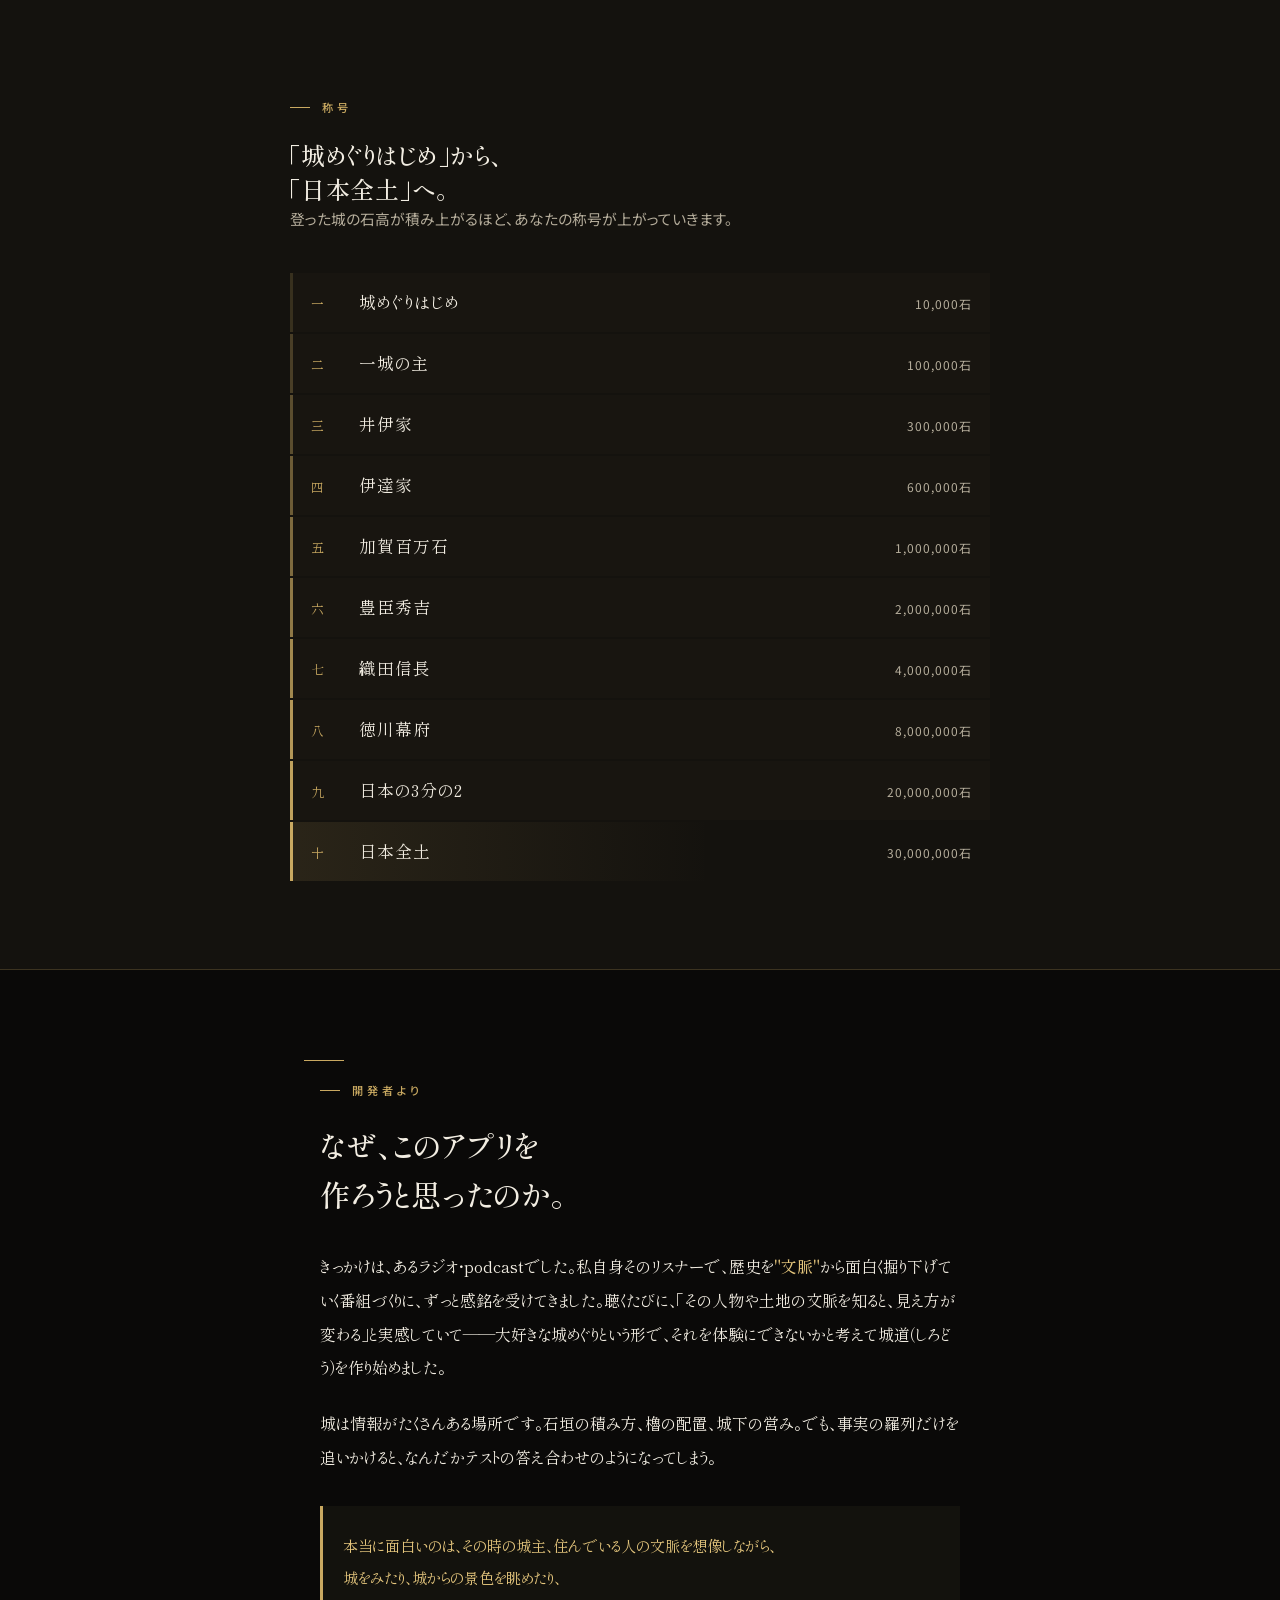
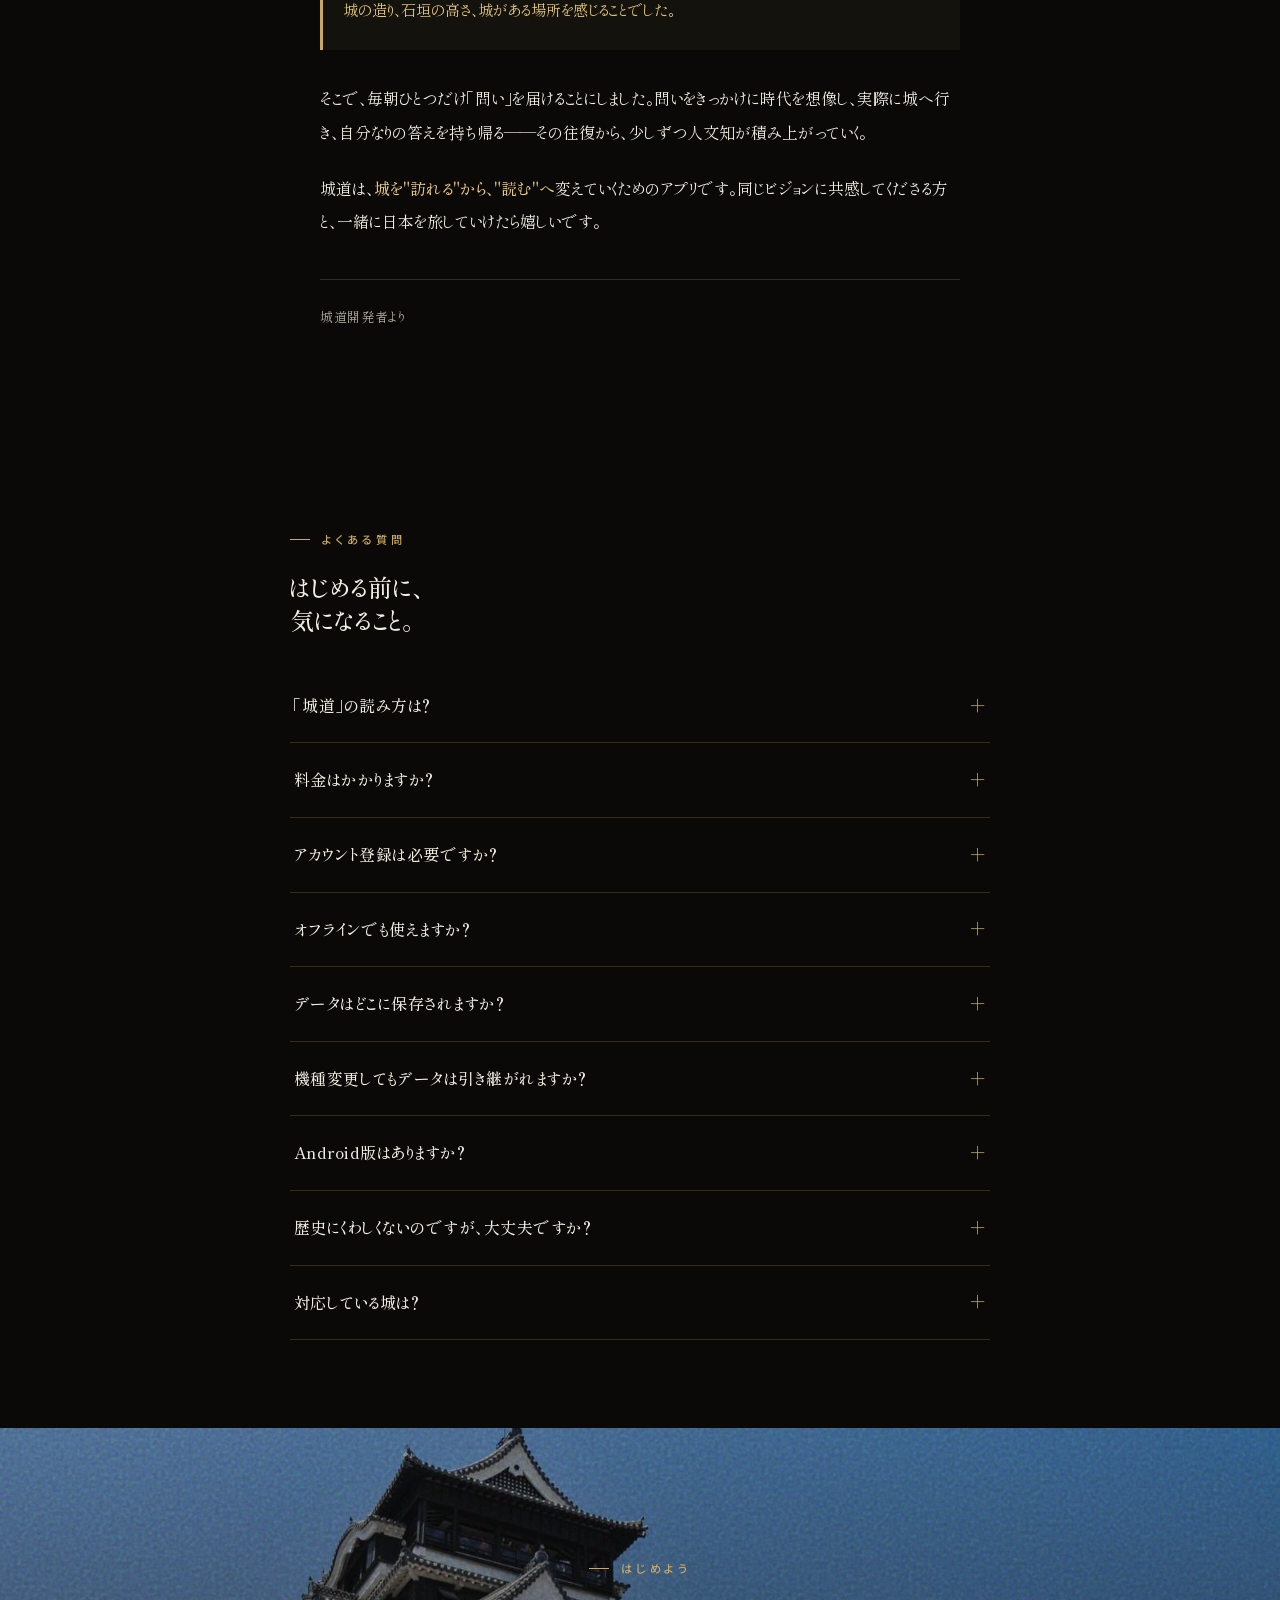
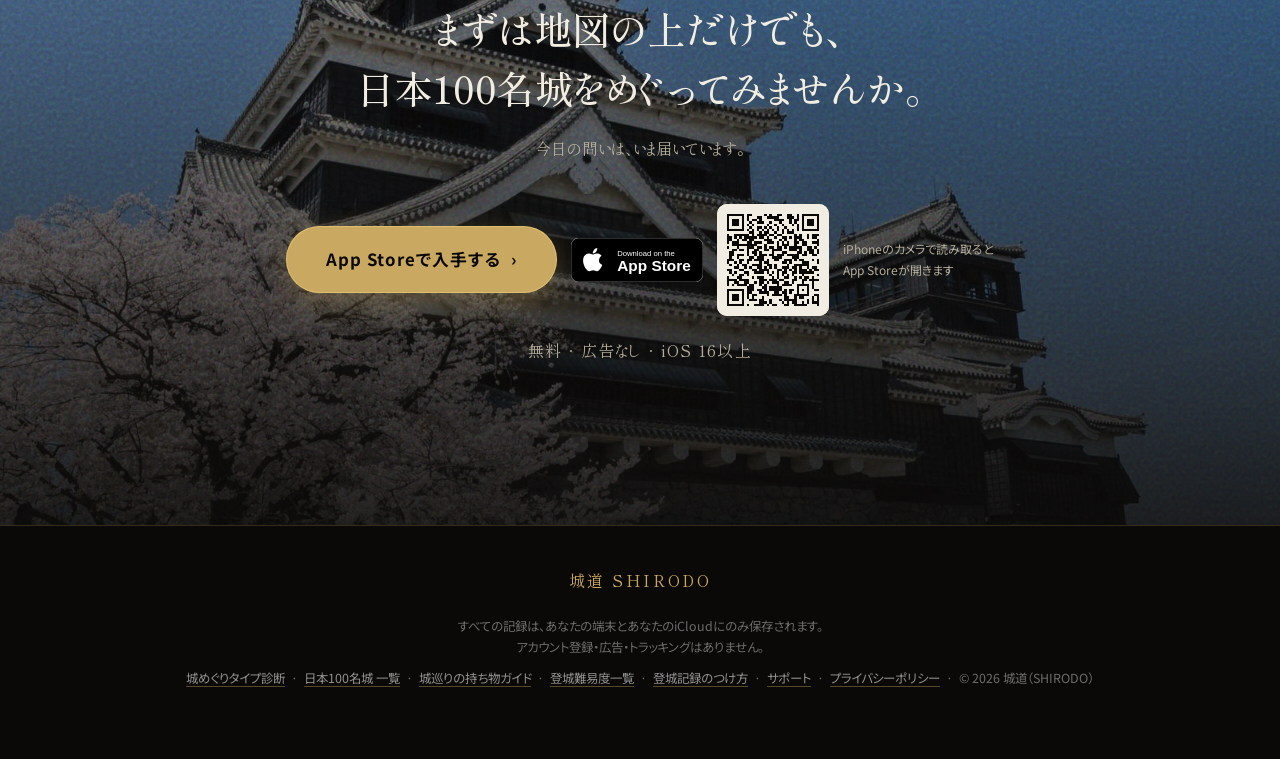
==== commit 9bb25ec5: "refactor(css): 全ページ共通のスタイルを assets/site.css に切り出す 色の変数・リセット・ヘッダー・フッター・パンくず・目次・アプリ紹介枠など、 8ページのインラインCS" ====
--- a/index.html
+++ b/index.html
@@ -188,6 +188,7 @@
 <link rel="preconnect" href="https://fonts.googleapis.com">
 <link rel="preconnect" href="https://fonts.gstatic.com" crossorigin>
 <link rel="stylesheet" href="https://fonts.googleapis.com/css2?family=Noto+Serif+JP:wght@400;500;600;700&family=Noto+Sans+JP:wght@400;500;700&family=Shippori+Mincho:wght@500;600;700&display=swap">
+<link rel="stylesheet" href="/assets/site.css?v=cac5b0cf">
 <!-- /shared:head -->
 
 <style>
@@ -197,30 +198,7 @@
      - タイポグラフィ2種類のみ：Shippori Mincho（見出し）＋ Noto Sans JP（本文）
      - 黒×金の武家的世界観を維持しつつ、朱の差し色を追加
      ========================================================= */
-  :root {
-    --gold: #c9a961;
-    --gold-bright: #e5c67d;
-    --vermilion: #a33a2a;
-    --sumi: #0a0908;
-    --sumi-2: #14120e;
-    --sumi-3: #1e1a14;
-    --washi: #f2ede2;
-    --washi-dim: #b5ad9b;
-    --line: rgba(201, 169, 97, 0.22);
-
-    --f-serif: "Shippori Mincho", "Noto Serif JP", "Hiragino Mincho ProN", "Yu Mincho", serif;
-    --f-sans: "Noto Sans JP", -apple-system, BlinkMacSystemFont, "Hiragino Sans", "Yu Gothic", sans-serif;
-  }
-  * { box-sizing: border-box; margin: 0; padding: 0; }
-  .visually-hidden {
-    position: absolute;
-    width: 1px; height: 1px;
-    padding: 0; margin: -1px;
-    overflow: hidden; clip: rect(0, 0, 0, 0);
-    white-space: nowrap; border: 0;
-  }
-  html { scroll-behavior: smooth; -webkit-text-size-adjust: 100%; }
-  body {
+          body {
     background: var(--sumi);
     color: var(--washi);
     font-family: var(--f-sans);
@@ -231,8 +209,7 @@
     overflow-x: hidden;
   }
   h1, h2, h3, h4 { font-family: var(--f-serif); font-weight: 500; line-height: 1.4; letter-spacing: 0.02em; }
-  a { color: var(--gold-bright); text-decoration: none; }
-  img { max-width: 100%; display: block; }
+    img { max-width: 100%; display: block; }
 
   /* ======= ナビゲーション（追従） ======= */
   .nav {
@@ -260,6 +237,8 @@
     font-weight: 500;
   }
   .nav-cta {
+    /* 読み物ページ用の枠線（assets/site.css）を打ち消す。トップは塗りボタン */
+    border: 0;
     padding: 8px 18px;
     font-size: 0.8rem;
     font-weight: 700;
@@ -818,8 +797,7 @@
     letter-spacing: 0.03em;
     transition: color 0.2s;
   }
-  .faq-item summary::-webkit-details-marker { display: none; }
-  .faq-item summary::after {
+    .faq-item summary::after {
     content: "＋";
     position: absolute;
     right: 4px; top: 50%; transform: translateY(-50%);
@@ -827,8 +805,7 @@
     font-size: 1.2rem;
     transition: transform 0.3s;
   }
-  .faq-item[open] summary::after { content: "－"; }
-  .faq-item summary:hover { color: var(--gold-bright); }
+    .faq-item summary:hover { color: var(--gold-bright); }
   .faq-item .faq-body {
     padding: 0 4px 24px;
     color: var(--washi-dim);
@@ -884,8 +861,7 @@
     border-top: 1px solid var(--line);
   }
   footer p { margin-bottom: 10px; line-height: 1.7; }
-  footer a { color: rgba(255,255,255,0.55); text-decoration: underline; text-underline-offset: 3px; text-decoration-color: rgba(201,169,97,0.4); }
-  .footer-brand {
+    .footer-brand {
     font-family: var(--f-serif);
     font-size: 1rem;
     color: var(--gold);
--- a/assets/site.css
+++ b/assets/site.css
@@ -0,0 +1,156 @@
+/* 城道（SHIRODO）LP 全ページ共通のスタイル。
+ * 正本はこのファイル。ページ固有のスタイルは各ページの <style> に置き、同じセレクタはページ側が上書きする。
+ * 読み込みは scripts/shared_parts.py の head 部品（?v= はファイル内容から自動計算）。 */
+
+:root {
+  --gold: #c9a961;
+  --gold-bright: #e5c67d;
+  --vermilion: #a33a2a;
+  --sumi: #0a0908;
+  --sumi-2: #14120e;
+  --sumi-3: #1e1a14;
+  --washi: #f2ede2;
+  --washi-dim: #b5ad9b;
+  --line: rgba(201, 169, 97, 0.22);
+  --f-serif: "Shippori Mincho", "Noto Serif JP", "Hiragino Mincho ProN", "Yu Mincho", serif;
+  --f-sans: "Noto Sans JP", -apple-system, BlinkMacSystemFont, "Hiragino Sans", "Yu Gothic", sans-serif;
+  --ochre: #c97b3f;
+}
+
+* { box-sizing: border-box; margin: 0; padding: 0; }
+
+html { scroll-behavior: smooth; -webkit-text-size-adjust: 100%; }
+
+body {
+  background: var(--sumi);
+  color: var(--washi);
+  font-family: var(--f-sans);
+  line-height: 1.85;
+  font-feature-settings: "palt";
+  -webkit-font-smoothing: antialiased;
+}
+
+a { color: var(--gold-bright); text-decoration: none; }
+
+.visually-hidden {
+  position: absolute; width: 1px; height: 1px; padding: 0; margin: -1px;
+  overflow: hidden; clip: rect(0, 0, 0, 0); white-space: nowrap; border: 0;
+}
+
+.nav {
+  position: fixed; top: 0; left: 0; right: 0; z-index: 50;
+  display: flex; justify-content: space-between; align-items: center;
+  padding: 14px 20px;
+  background: linear-gradient(to bottom, rgba(10,9,8,0.95), rgba(10,9,8,0.6) 80%, transparent);
+  backdrop-filter: blur(8px);
+  -webkit-backdrop-filter: blur(8px);
+}
+
+.nav-brand { font-family: var(--f-serif); font-size: 1.15rem; color: var(--washi); }
+
+.nav-brand small { font-size: 0.6rem; letter-spacing: 0.25em; color: var(--gold); margin-left: 8px; }
+
+.nav-cta {
+  font-size: 0.8rem; padding: 7px 18px; border: 1px solid var(--gold);
+  border-radius: 999px; color: var(--gold-bright);
+}
+
+.breadcrumb { font-size: 0.75rem; color: var(--washi-dim); margin-bottom: 28px; }
+
+.breadcrumb a { color: var(--washi-dim); text-decoration: underline; text-underline-offset: 3px; text-decoration-color: var(--line); }
+
+.lead strong { color: var(--washi); font-weight: 500; }
+
+.app-callout {
+  margin: 36px 0 48px; padding: 22px 22px;
+  background: var(--sumi-2); border: 1px solid var(--line); border-radius: 12px;
+}
+
+.app-callout p { font-size: 0.9rem; color: var(--washi-dim); margin-bottom: 14px; }
+
+.toc ol { list-style: none; }
+
+.toc li { border-bottom: 1px solid rgba(201,169,97,0.12); }
+
+.toc li:last-child { border-bottom: none; }
+
+.back-to-toc {
+  display: inline-block; margin-top: 18px; font-size: 0.78rem;
+  color: var(--washi-dim); text-decoration: underline;
+  text-underline-offset: 3px; text-decoration-color: var(--line);
+}
+
+.back-to-toc:hover { color: var(--gold-bright); }
+
+.src-note a { color: var(--washi-dim); text-decoration: underline; text-underline-offset: 3px; text-decoration-color: var(--line); }
+
+.faq-item summary::-webkit-details-marker { display: none; }
+
+.faq-item[open] summary::after { content: "－"; }
+
+footer {
+  text-align: center; padding: 44px 20px 60px; font-size: 0.75rem;
+  color: rgba(255,255,255,0.45); border-top: 1px solid var(--line);
+}
+
+footer a { color: rgba(255,255,255,0.55); text-decoration: underline; text-underline-offset: 3px; text-decoration-color: rgba(201,169,97,0.4); }
+
+.footer-brand { font-family: var(--f-serif); color: var(--washi-dim); display: block; margin-bottom: 12px; font-size: 0.95rem; }
+
+.article-meta { font-size: 0.75rem; color: var(--washi-dim); margin-bottom: 26px; }
+
+.lead-answer {
+  padding: 20px 22px; margin-bottom: 36px;
+  background: var(--sumi-2); border-left: 3px solid var(--gold); border-radius: 0 10px 10px 0;
+  font-size: 0.95rem;
+}
+
+.bridge-slot { margin: 36px 0 48px; }
+
+.bridge-line { padding: 14px 2px; border-top: 1px solid var(--line); font-size: 0.9rem; }
+
+.bridge-line span { color: var(--washi-dim); }
+
+.bridge-line a { color: var(--gold-bright); text-decoration: underline; text-underline-offset: 3px; }
+
+.bridge-chip {
+  display: flex; align-items: center; gap: 14px;
+  padding: 14px 16px 14px 14px;
+  background: var(--sumi-3); border: 1px solid var(--line); border-radius: 10px;
+}
+
+.bridge-chip .badge {
+  width: 30px; height: 30px; flex-shrink: 0; border-radius: 50%;
+  border: 1px solid var(--gold); display: flex; align-items: center; justify-content: center;
+  font-family: var(--f-serif); font-size: 0.8rem; color: var(--gold-bright);
+}
+
+.bridge-chip .text { font-size: 0.86rem; color: var(--washi-dim); flex: 1; }
+
+.bridge-chip .text b { color: var(--washi); font-weight: 500; }
+
+.bridge-chip a.arrow { color: var(--gold-bright); font-size: 0.83rem; flex-shrink: 0; text-decoration: none; white-space: nowrap; }
+
+.bridge-box {
+  padding: 16px 18px;
+  background: var(--sumi-2); border-left: 3px solid var(--gold); border-radius: 0 10px 10px 0;
+}
+
+.bridge-box .q { font-size: 0.9rem; color: var(--washi); margin-bottom: 8px; font-weight: 500; }
+
+.bridge-box .link-row { font-size: 0.84rem; margin-bottom: 0; }
+
+.bridge-box .link-row span { color: var(--washi-dim); }
+
+.bridge-box .link-row a { color: var(--gold-bright); text-decoration: underline; text-underline-offset: 3px; font-weight: 500; }
+
+.author-box {
+  display: flex; gap: 4px; flex-direction: column;
+  padding: 18px 20px; margin-bottom: 48px;
+  background: var(--sumi-2); border: 1px solid var(--line); border-radius: 12px;
+  font-size: 0.8rem; color: var(--washi-dim);
+}
+
+.author-box strong { color: var(--washi); font-weight: 500; }
+
+.meta { font-size: 0.75rem; color: var(--washi-dim); margin-bottom: 26px; }
